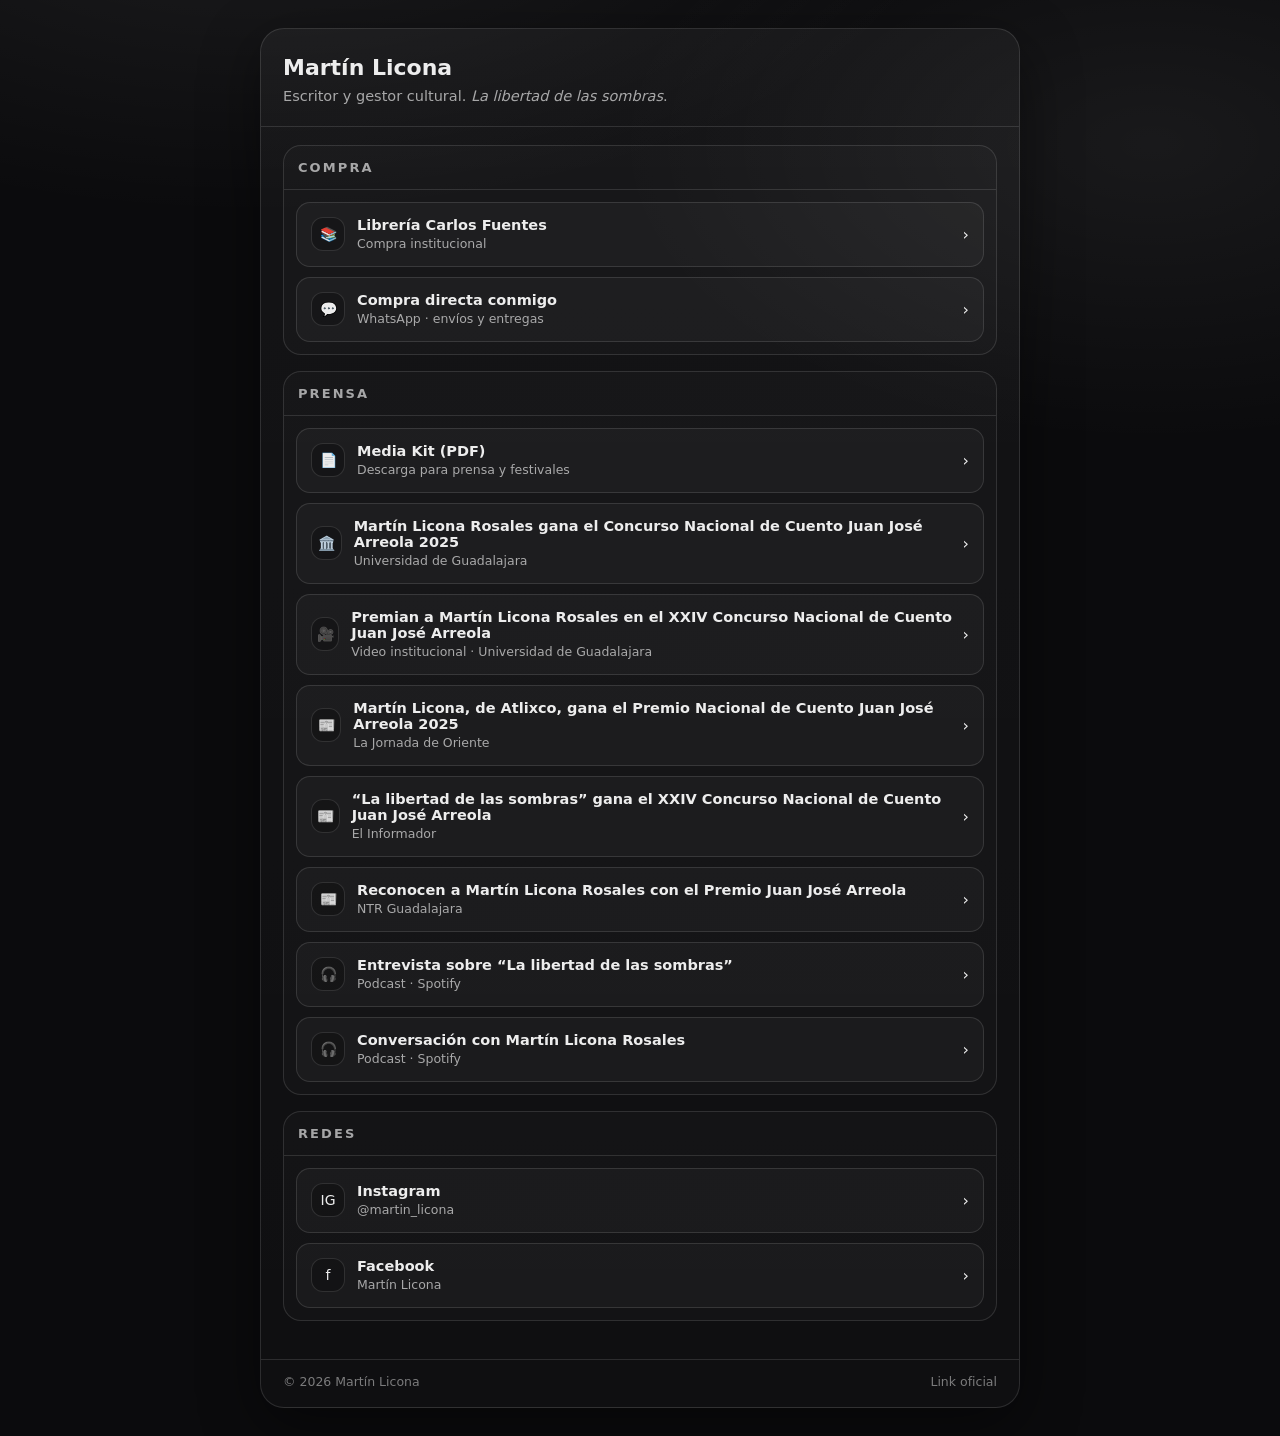
==== index.html @ 3aea5205 "Refactor 'Prensa' section in index.html Removed duplicate section for 'Prensa' and added a link to t" ====
<!doctype html>
<html lang="es">
<head>
  <meta charset="utf-8" />
  <meta name="viewport" content="width=device-width, initial-scale=1" />
  <title>Martín Licona — La libertad de las sombras</title>
  <meta name="description" content="Escritor y gestor cultural. Enlaces oficiales, redes y compra de libros." />

  <style>
    :root{
      --bg:#0b0b0d;
      --panel:rgba(255,255,255,.04);
      --panel2:rgba(255,255,255,.06);
      --text:rgba(255,255,255,.92);
      --muted:rgba(255,255,255,.62);
      --line:rgba(255,255,255,.12);
      --focus:rgba(255,255,255,.22);
      --radius:18px;
    }
    *{box-sizing:border-box}
    body{
      margin:0;
      font-family:system-ui,-apple-system,Segoe UI,Roboto,Helvetica,Arial;
      background:
        radial-gradient(1200px 600px at 20% -10%, rgba(255,255,255,.08), transparent 60%),
        radial-gradient(900px 500px at 90% 10%, rgba(255,255,255,.06), transparent 60%),
        var(--bg);
      color:var(--text);
    }
    a{color:inherit;text-decoration:none}
    .wrap{min-height:100vh;display:flex;align-items:center;justify-content:center;padding:28px 16px}
    .card{
      width:100%;max-width:760px;
      border:1px solid var(--line);
      background:linear-gradient(180deg,var(--panel),rgba(255,255,255,.02));
      border-radius:24px;
      box-shadow:0 18px 60px rgba(0,0,0,.45);
      overflow:hidden;
    }
    header{padding:26px 22px 18px;border-bottom:1px solid var(--line)}
    h1{margin:0 0 6px;font-size:22px;font-weight:650}
    .tagline{margin:0;color:var(--muted);font-size:14.5px;line-height:1.5}
    main{padding:18px 22px 22px}
    .section{border:1px solid var(--line);border-radius:18px;background:rgba(255,255,255,.02);margin-bottom:16px}
    .section h2{
      margin:0;padding:14px;
      font-size:13px;letter-spacing:.16em;
      text-transform:uppercase;color:var(--muted);
      border-bottom:1px solid var(--line);
    }
    .list{padding:12px;display:flex;flex-direction:column;gap:10px}
    .btn{
      display:flex;align-items:center;justify-content:space-between;
      padding:14px;border-radius:14px;
      border:1px solid var(--line);
      background:rgba(255,255,255,.03);
      transition:.15s;
    }
    .btn:hover{background:rgba(255,255,255,.06);border-color:var(--focus)}
    .left{display:flex;gap:12px;align-items:center}
    .icon{
      width:34px;height:34px;border-radius:12px;
      border:1px solid var(--line);
      display:grid;place-items:center;
      background:rgba(0,0,0,.25);
      font-size:14px;
    }
    .label strong{display:block;font-size:14.5px;font-weight:620}
    .label span{font-size:12.5px;color:var(--muted)}
    footer{
      padding:14px 22px 18px;
      border-top:1px solid var(--line);
      font-size:12.5px;color:rgba(255,255,255,.45);
      display:flex;justify-content:space-between;flex-wrap:wrap
    }
  </style>
</head>

<body>
<div class="wrap">
<div class="card">

<header>
  <h1>Martín Licona</h1>
  <p class="tagline">
    Escritor y gestor cultural. <em>La libertad de las sombras</em>.
  </p>
</header>

<main>

<!-- COMPRA -->
<section class="section">
  <h2>Compra</h2>
  <div class="list">

    <a class="btn" href="https://www.libreriacarlosfuentes.mx/es/producto/libertad-de-las-sombras-la" target="_blank">
      <div class="left">
        <div class="icon">📚</div>
        <div class="label">
          <strong>Librería Carlos Fuentes</strong>
          <span>Compra institucional</span>
        </div>
      </div>
      <div>›</div>
    </a>

    <a class="btn" href="https://wa.me/522441260797" target="_blank">
      <div class="left">
        <div class="icon">💬</div>
        <div class="label">
          <strong>Compra directa conmigo</strong>
          <span>WhatsApp · envíos y entregas</span>
        </div>
      </div>
      <div>›</div>
    </a>

  </div>
</section>
<!-- PRENSA -->
<section class="section">
  <h2>Prensa</h2>
  <div class="list">
    
<a class="btn" href="https://martinliconarosales-bit.github.io/martin_licona/MEDIA%20KIT%20MLR.pdf" target="_blank">
  <div class="left">
    <div class="icon">📄</div>
    <div class="label">
      <strong>Media Kit (PDF)</strong>
      <span>Descarga para prensa y festivales</span>
    </div>
  </div>
  <div>›</div>
</a>
    <!-- INSTITUCIONAL -->
    <a class="btn" href="https://www.udg.mx/es/noticia/martin-licona-rosales-gana-el-concurso-nacional-de-cuento-juan-jose-arreola-2025" target="_blank">
      <div class="left">
        <div class="icon">🏛️</div>
        <div class="label">
          <strong>Martín Licona Rosales gana el Concurso Nacional de Cuento Juan José Arreola 2025</strong>
          <span>Universidad de Guadalajara</span>
        </div>
      </div>
      <div>›</div>
    </a>

    <a class="btn" href="https://www.dailymotion.com/video/x9h0p2e" target="_blank">
      <div class="left">
        <div class="icon">🎥</div>
        <div class="label">
          <strong>Premian a Martín Licona Rosales en el XXIV Concurso Nacional de Cuento Juan José Arreola</strong>
          <span>Video institucional · Universidad de Guadalajara</span>
        </div>
      </div>
      <div>›</div>
    </a>
    <!-- PRENSA -->
    <a class="btn" href="https://www.lajornadadeoriente.com.mx/noticias/estado/martin-licona-atlixco-gana-premio-nacional-cuento-juan-jose-arreola-2025/" target="_blank">
      <div class="left">
        <div class="icon">📰</div>
        <div class="label">
          <strong>Martín Licona, de Atlixco, gana el Premio Nacional de Cuento Juan José Arreola 2025</strong>
          <span>La Jornada de Oriente</span>
        </div>
      </div>
      <div>›</div>
    </a>

    <a class="btn" href="https://www.informador.mx/cultura/La-libertad-de-las-sombras-gana-el-XXIV-Concurso-Nacional-de-Cuento-Juan-Jose-Arreola-2025-20251120-0057.html" target="_blank">
      <div class="left">
        <div class="icon">📰</div>
        <div class="label">
          <strong>“La libertad de las sombras” gana el XXIV Concurso Nacional de Cuento Juan José Arreola</strong>
          <span>El Informador</span>
        </div>
      </div>
      <div>›</div>
    </a>

    <a class="btn" href="https://web.ntrguadalajara.com/post.php?id_nota=233401" target="_blank">
      <div class="left">
        <div class="icon">📰</div>
        <div class="label">
          <strong>Reconocen a Martín Licona Rosales con el Premio Juan José Arreola</strong>
          <span>NTR Guadalajara</span>
        </div>
      </div>
      <div>›</div>
    </a>

    <!-- PODCASTS -->
    <a class="btn" href="https://open.spotify.com/episode/30kKUCFVSKB5nqKdL9Q4ra" target="_blank">
      <div class="left">
        <div class="icon">🎧</div>
        <div class="label">
          <strong>Entrevista sobre “La libertad de las sombras”</strong>
          <span>Podcast · Spotify</span>
        </div>
      </div>
      <div>›</div>
    </a>

    <a class="btn" href="https://open.spotify.com/episode/1DQSPHPHIvSrcWJTth6pAD" target="_blank">
      <div class="left">
        <div class="icon">🎧</div>
        <div class="label">
          <strong>Conversación con Martín Licona Rosales</strong>
          <span>Podcast · Spotify</span>
        </div>
      </div>
      <div>›</div>
    </a>

  </div>
</section>
<!-- REDES -->
<section class="section">
  <h2>Redes</h2>
  <div class="list">

    <a class="btn" href="https://www.instagram.com/martin_licona" target="_blank">
      <div class="left">
        <div class="icon">IG</div>
        <div class="label">
          <strong>Instagram</strong>
          <span>@martin_licona</span>
        </div>
      </div>
      <div>›</div>
    </a>

    <a class="btn" href="https://www.facebook.com/share/1DPTvfNekU/" target="_blank">
      <div class="left">
        <div class="icon">f</div>
        <div class="label">
          <strong>Facebook</strong>
          <span>Martín Licona</span>
        </div>
      </div>
      <div>›</div>
    </a>

  </div>
</section>

</main>

<footer>
  <div>© <span id="y"></span> Martín Licona</div>
  <div>Link oficial</div>
</footer>

</div>
</div>

<script>
  document.getElementById("y").textContent = new Date().getFullYear();
</script>
</body>
</html>
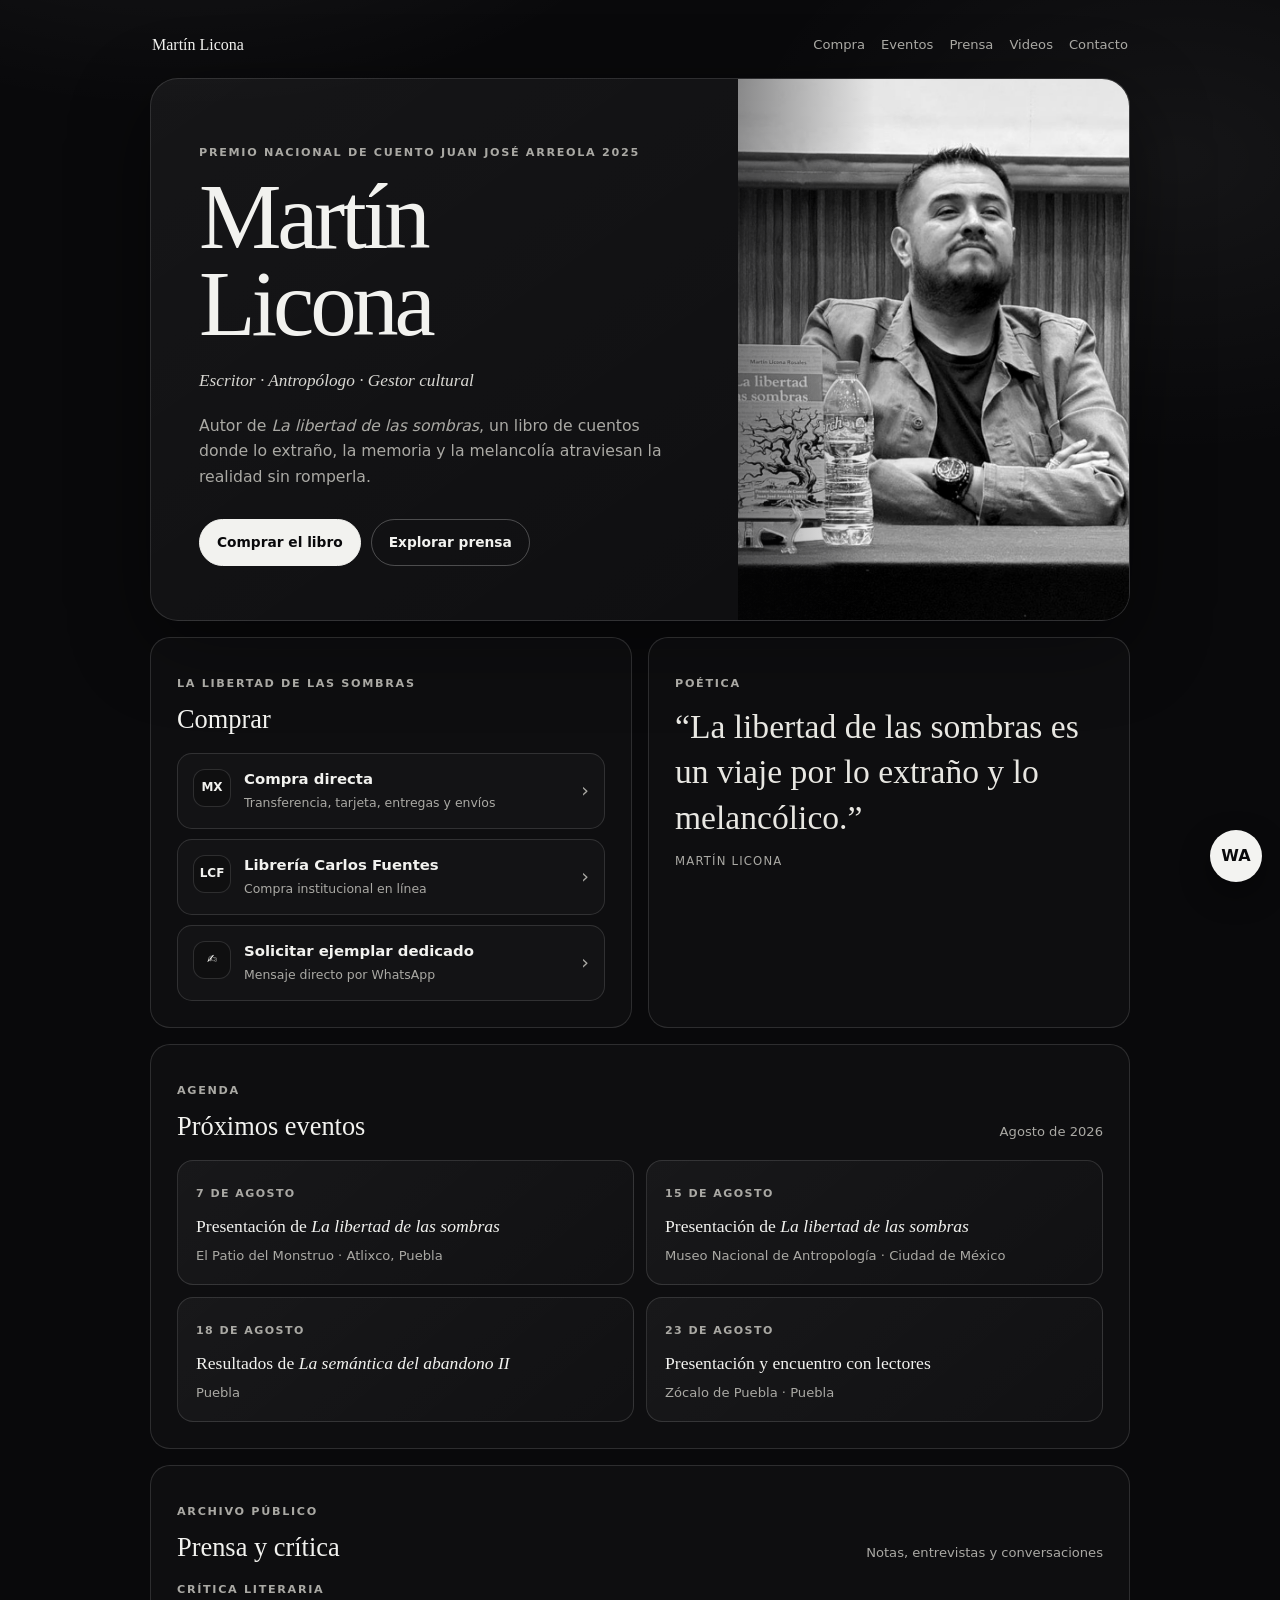
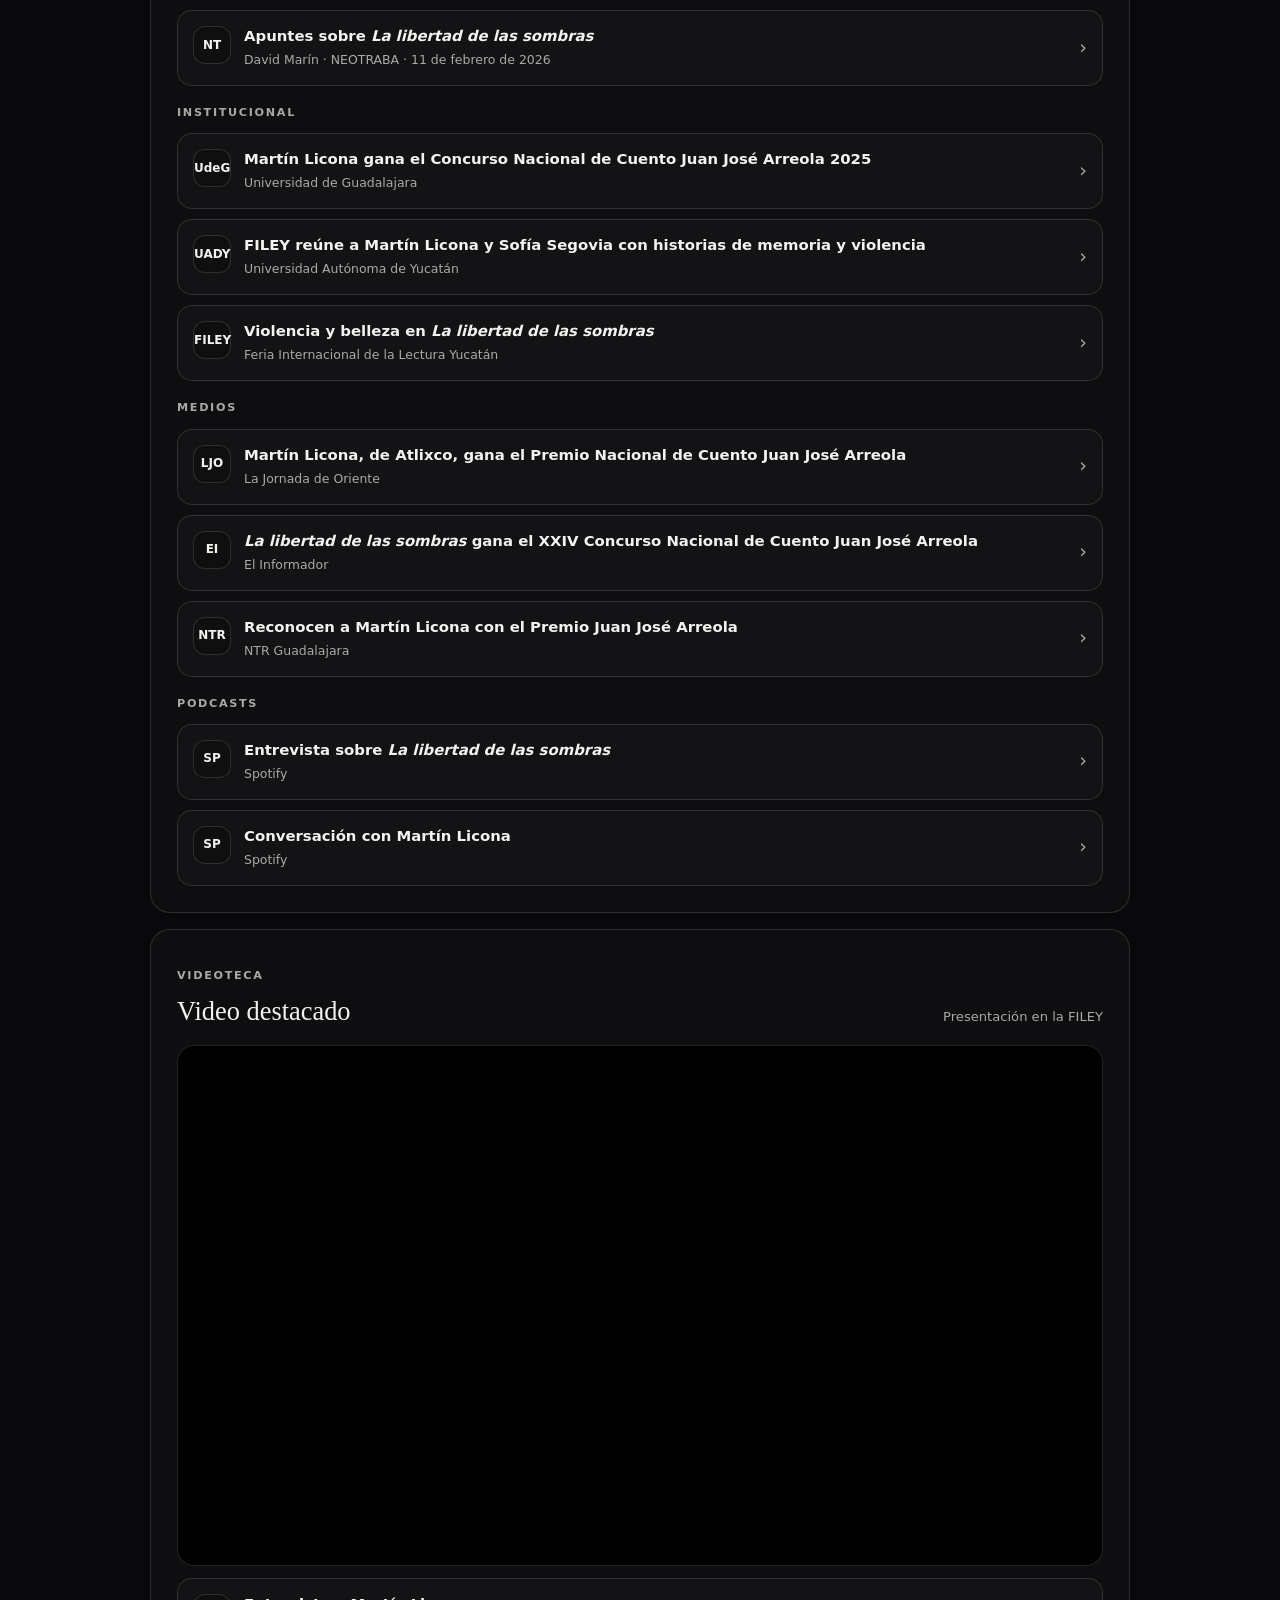
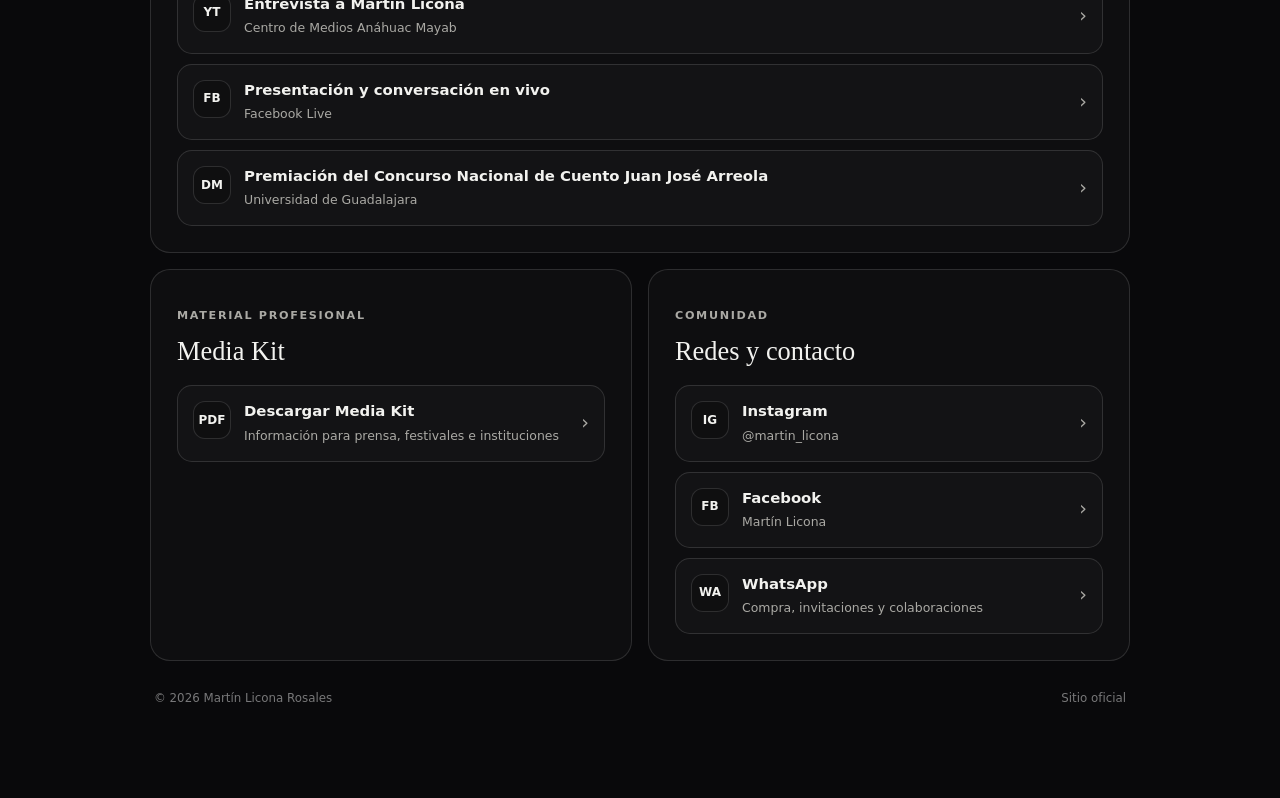
==== commit ec2348ff: "Add files via upload" ====
--- a/index.html
+++ b/index.html
@@ -1,261 +1,88 @@
 <!doctype html>
 <html lang="es">
 <head>
-  <meta charset="utf-8" />
-  <meta name="viewport" content="width=device-width, initial-scale=1" />
-  <title>Martín Licona — La libertad de las sombras</title>
-  <meta name="description" content="Escritor y gestor cultural. Enlaces oficiales, redes y compra de libros." />
+<meta charset="utf-8">
+<meta name="viewport" content="width=device-width, initial-scale=1">
+<title>Martín Licona | Escritor, antropólogo y gestor cultural</title>
+<meta name="description" content="Sitio oficial de Martín Licona Rosales, autor de La libertad de las sombras, Premio Nacional de Cuento Juan José Arreola 2025.">
+<meta name="theme-color" content="#09090b">
+<meta property="og:title" content="Martín Licona | La libertad de las sombras">
+<meta property="og:description" content="Escritor, antropólogo y gestor cultural. Premio Nacional de Cuento Juan José Arreola 2025.">
+<meta property="og:image" content="martin-licona-portada-v3.jpg">
+<style>
+:root{--bg:#09090b;--panel:#111114;--text:#f2f2ef;--muted:#aaa9a4;--line:rgba(255,255,255,.13);--line2:rgba(255,255,255,.25);--shadow:0 24px 80px rgba(0,0,0,.48);--max:980px}
+*{box-sizing:border-box}html{scroll-behavior:smooth}
+body{margin:0;background:radial-gradient(850px 500px at 14% -5%,rgba(255,255,255,.075),transparent 62%),radial-gradient(700px 470px at 92% 4%,rgba(255,255,255,.05),transparent 63%),var(--bg);color:var(--text);font-family:Inter,system-ui,-apple-system,"Segoe UI",sans-serif;line-height:1.6}
+a{color:inherit;text-decoration:none}img{max-width:100%;display:block}
+.shell{width:min(var(--max),calc(100% - 30px));margin:auto;padding:28px 0 90px}
+nav{display:flex;justify-content:space-between;align-items:center;padding:4px 2px 20px}.brand{font-family:Georgia,serif}.nav-links{display:flex;gap:16px;color:var(--muted);font-size:.82rem}.nav-links a:hover{color:var(--text)}
+.hero{display:grid;grid-template-columns:1.2fr .8fr;min-height:540px;overflow:hidden;border:1px solid var(--line);border-radius:28px;background:linear-gradient(145deg,rgba(255,255,255,.055),rgba(255,255,255,.018));box-shadow:var(--shadow)}
+.hero-copy{display:flex;flex-direction:column;justify-content:center;padding:54px 48px}.eyebrow,.kicker,.group-title{color:var(--muted);font-size:.7rem;font-weight:800;letter-spacing:.15em;text-transform:uppercase}
+h1{margin:0;font:400 clamp(3rem,8vw,5.8rem)/.94 Georgia,serif;letter-spacing:-.045em}.roles{margin:24px 0 0;font:italic 1.08rem Georgia,serif;color:#d8d7d2}.bio{max-width:610px;margin:22px 0 0;color:var(--muted);font-size:.98rem}
+.actions{display:flex;gap:10px;flex-wrap:wrap;margin-top:30px}.button{display:inline-flex;align-items:center;justify-content:center;min-height:47px;padding:11px 17px;border:1px solid var(--text);border-radius:999px;background:var(--text);color:#09090b;font-size:.86rem;font-weight:750}.button.secondary{background:transparent;color:var(--text);border-color:var(--line2)}
+.hero-photo{position:relative;min-height:400px;background:#151515}.hero-photo img{width:100%;height:100%;object-fit:cover;object-position:center 39%;filter:grayscale(100%)}.hero-photo:after{content:"";position:absolute;inset:0;background:linear-gradient(90deg,rgba(9,9,11,.42),transparent 35%)}
+.grid{display:grid;grid-template-columns:repeat(12,1fr);gap:16px;margin-top:16px}.section{grid-column:span 12;padding:26px;border:1px solid var(--line);border-radius:20px;background:rgba(255,255,255,.024)}.half{grid-column:span 6}
+.section-head{display:flex;justify-content:space-between;align-items:flex-end;gap:18px;margin-bottom:18px}.section h2{margin:0;font:400 1.65rem Georgia,serif}.note{margin:0;color:var(--muted);font-size:.82rem;text-align:right}
+.list{display:flex;flex-direction:column;gap:10px}.card{display:flex;align-items:center;justify-content:space-between;gap:18px;padding:15px;border:1px solid var(--line);border-radius:15px;background:rgba(255,255,255,.022);transition:.18s}.card:hover{transform:translateY(-2px);border-color:var(--line2);background:rgba(255,255,255,.05)}
+.main{display:flex;align-items:flex-start;gap:13px}.icon{flex:0 0 38px;display:grid;place-items:center;width:38px;height:38px;border:1px solid var(--line);border-radius:12px;font-size:.75rem;font-weight:800;background:rgba(0,0,0,.2)}
+.label strong{display:block;font-size:.93rem;line-height:1.35}.label span{display:block;margin-top:4px;color:var(--muted);font-size:.78rem}.arrow{color:var(--muted);font-size:1.2rem}
+.events{display:grid;grid-template-columns:repeat(2,1fr);gap:12px}.event{padding:18px;border:1px solid var(--line);border-radius:16px;background:linear-gradient(140deg,rgba(255,255,255,.045),rgba(255,255,255,.015))}.event h3{margin:0;font:400 1.1rem Georgia,serif}.event p{margin:8px 0 0;color:var(--muted);font-size:.82rem}.date{display:inline-block;margin-bottom:13px;color:var(--muted);font-size:.69rem;font-weight:800;letter-spacing:.13em;text-transform:uppercase}
+.video{position:relative;aspect-ratio:16/9;overflow:hidden;border:1px solid var(--line);border-radius:17px;background:#000}.video iframe{position:absolute;inset:0;width:100%;height:100%;border:0}
+.quote{margin:0;font:400 clamp(1.3rem,3vw,2.1rem)/1.35 Georgia,serif;color:#e8e7e2}.quote small{display:block;margin-top:14px;color:var(--muted);font:normal .73rem Inter,system-ui;text-transform:uppercase;letter-spacing:.1em}
+footer{display:flex;justify-content:space-between;gap:18px;padding:28px 4px 0;color:rgba(255,255,255,.45);font-size:.74rem}.wa{position:fixed;right:18px;bottom:18px;width:52px;height:52px;display:grid;place-items:center;border-radius:50%;background:#f3f3f1;color:#09090b;font-weight:900;box-shadow:0 12px 30px rgba(0,0,0,.4)}
+@media(max-width:760px){.nav-links{display:none}.hero{grid-template-columns:1fr}.hero-photo{order:-1;min-height:390px}.hero-copy{padding:34px 24px 38px}.half{grid-column:span 12}.events{grid-template-columns:1fr}.section{padding:21px 18px}.section-head{align-items:flex-start;flex-direction:column}.note{text-align:left}.shell{width:min(100% - 22px,var(--max));padding-top:14px}}
+</style>
+</head>
+<body>
+<div class="shell">
+<nav><a class="brand" href="#inicio">Martín Licona</a><div class="nav-links"><a href="#compra">Compra</a><a href="#eventos">Eventos</a><a href="#prensa">Prensa</a><a href="#videos">Videos</a><a href="#contacto">Contacto</a></div></nav>
+<header class="hero" id="inicio"><div class="hero-copy"><p class="eyebrow">Premio Nacional de Cuento Juan José Arreola 2025</p><h1>Martín<br>Licona</h1><p class="roles">Escritor · Antropólogo · Gestor cultural</p><p class="bio">Autor de <em>La libertad de las sombras</em>, un libro de cuentos donde lo extraño, la memoria y la melancolía atraviesan la realidad sin romperla.</p><div class="actions"><a class="button" href="pago.html">Comprar el libro</a><a class="button secondary" href="#prensa">Explorar prensa</a></div></div><div class="hero-photo"><img src="martin-licona-portada-v3.jpg" alt="Martín Licona durante una presentación de La libertad de las sombras"></div></header>
+<main class="grid">
 
-  <style>
-    :root{
-      --bg:#0b0b0d;
-      --panel:rgba(255,255,255,.04);
-      --panel2:rgba(255,255,255,.06);
-      --text:rgba(255,255,255,.92);
-      --muted:rgba(255,255,255,.62);
-      --line:rgba(255,255,255,.12);
-      --focus:rgba(255,255,255,.22);
-      --radius:18px;
-    }
-    *{box-sizing:border-box}
-    body{
-      margin:0;
-      font-family:system-ui,-apple-system,Segoe UI,Roboto,Helvetica,Arial;
-      background:
-        radial-gradient(1200px 600px at 20% -10%, rgba(255,255,255,.08), transparent 60%),
-        radial-gradient(900px 500px at 90% 10%, rgba(255,255,255,.06), transparent 60%),
-        var(--bg);
-      color:var(--text);
-    }
-    a{color:inherit;text-decoration:none}
-    .wrap{min-height:100vh;display:flex;align-items:center;justify-content:center;padding:28px 16px}
-    .card{
-      width:100%;max-width:760px;
-      border:1px solid var(--line);
-      background:linear-gradient(180deg,var(--panel),rgba(255,255,255,.02));
-      border-radius:24px;
-      box-shadow:0 18px 60px rgba(0,0,0,.45);
-      overflow:hidden;
-    }
-    header{padding:26px 22px 18px;border-bottom:1px solid var(--line)}
-    h1{margin:0 0 6px;font-size:22px;font-weight:650}
-    .tagline{margin:0;color:var(--muted);font-size:14.5px;line-height:1.5}
-    main{padding:18px 22px 22px}
-    .section{border:1px solid var(--line);border-radius:18px;background:rgba(255,255,255,.02);margin-bottom:16px}
-    .section h2{
-      margin:0;padding:14px;
-      font-size:13px;letter-spacing:.16em;
-      text-transform:uppercase;color:var(--muted);
-      border-bottom:1px solid var(--line);
-    }
-    .list{padding:12px;display:flex;flex-direction:column;gap:10px}
-    .btn{
-      display:flex;align-items:center;justify-content:space-between;
-      padding:14px;border-radius:14px;
-      border:1px solid var(--line);
-      background:rgba(255,255,255,.03);
-      transition:.15s;
-    }
-    .btn:hover{background:rgba(255,255,255,.06);border-color:var(--focus)}
-    .left{display:flex;gap:12px;align-items:center}
-    .icon{
-      width:34px;height:34px;border-radius:12px;
-      border:1px solid var(--line);
-      display:grid;place-items:center;
-      background:rgba(0,0,0,.25);
-      font-size:14px;
-    }
-    .label strong{display:block;font-size:14.5px;font-weight:620}
-    .label span{font-size:12.5px;color:var(--muted)}
-    footer{
-      padding:14px 22px 18px;
-      border-top:1px solid var(--line);
-      font-size:12.5px;color:rgba(255,255,255,.45);
-      display:flex;justify-content:space-between;flex-wrap:wrap
-    }
-  </style>
-</head>
+<section class="section half" id="compra"><div class="section-head"><div><p class="kicker">La libertad de las sombras</p><h2>Comprar</h2></div></div><div class="list">
+<a class="card" href="pago.html"><div class="main"><div class="icon">MX</div><div class="label"><strong>Compra directa</strong><span>Transferencia, tarjeta, entregas y envíos</span></div></div><div class="arrow">›</div></a>
+<a class="card" href="https://www.libreriacarlosfuentes.mx/es/producto/libertad-de-las-sombras-la" target="_blank"><div class="main"><div class="icon">LCF</div><div class="label"><strong>Librería Carlos Fuentes</strong><span>Compra institucional en línea</span></div></div><div class="arrow">›</div></a>
+<a class="card" href="https://wa.me/522224740583?text=Hola%2C%20Mart%C3%ADn.%20Quiero%20comprar%20un%20ejemplar%20dedicado%20de%20La%20libertad%20de%20las%20sombras." target="_blank"><div class="main"><div class="icon">✍</div><div class="label"><strong>Solicitar ejemplar dedicado</strong><span>Mensaje directo por WhatsApp</span></div></div><div class="arrow">›</div></a>
+</div></section>
 
-<body>
-<div class="wrap">
-<div class="card">
+<section class="section half"><p class="kicker">Poética</p><blockquote class="quote">“La libertad de las sombras es un viaje por lo extraño y lo melancólico.”<small>Martín Licona</small></blockquote></section>
 
-<header>
-  <h1>Martín Licona</h1>
-  <p class="tagline">
-    Escritor y gestor cultural. <em>La libertad de las sombras</em>.
-  </p>
-</header>
+<section class="section" id="eventos"><div class="section-head"><div><p class="kicker">Agenda</p><h2>Próximos eventos</h2></div><p class="note">Agosto de 2026</p></div><div class="events">
+<article class="event"><span class="date">7 de agosto</span><h3>Presentación de <em>La libertad de las sombras</em></h3><p>El Patio del Monstruo · Atlixco, Puebla</p></article>
+<article class="event"><span class="date">15 de agosto</span><h3>Presentación de <em>La libertad de las sombras</em></h3><p>Museo Nacional de Antropología · Ciudad de México</p></article>
+<article class="event"><span class="date">18 de agosto</span><h3>Resultados de <em>La semántica del abandono II</em></h3><p>Puebla</p></article>
+<article class="event"><span class="date">23 de agosto</span><h3>Presentación y encuentro con lectores</h3><p>Zócalo de Puebla · Puebla</p></article>
+</div></section>
 
-<main>
+<section class="section" id="prensa"><div class="section-head"><div><p class="kicker">Archivo público</p><h2>Prensa y crítica</h2></div><p class="note">Notas, entrevistas y conversaciones</p></div>
+<p class="group-title">Crítica literaria</p><div class="list">
+<a class="card" href="https://neotraba.com/apuntes-sobre-la-libertad-de-las-sombras-martin-licona/" target="_blank"><div class="main"><div class="icon">NT</div><div class="label"><strong>Apuntes sobre <em>La libertad de las sombras</em></strong><span>David Marín · NEOTRABA · 11 de febrero de 2026</span></div></div><div class="arrow">›</div></a></div>
+<p class="group-title" style="margin-top:18px">Institucional</p><div class="list">
+<a class="card" href="https://www.udg.mx/es/noticia/martin-licona-rosales-gana-el-concurso-nacional-de-cuento-juan-jose-arreola-2025" target="_blank"><div class="main"><div class="icon">UdeG</div><div class="label"><strong>Martín Licona gana el Concurso Nacional de Cuento Juan José Arreola 2025</strong><span>Universidad de Guadalajara</span></div></div><div class="arrow">›</div></a>
+<a class="card" href="https://uady.mx/noticias/url/filey-reune-martin-licona-sofia-segovia" target="_blank"><div class="main"><div class="icon">UADY</div><div class="label"><strong>FILEY reúne a Martín Licona y Sofía Segovia con historias de memoria y violencia</strong><span>Universidad Autónoma de Yucatán</span></div></div><div class="arrow">›</div></a>
+<a class="card" href="https://filey.org/blog/prensa/violencia-y-belleza-en-la-libertad-de-las-sombras/" target="_blank"><div class="main"><div class="icon">FILEY</div><div class="label"><strong>Violencia y belleza en <em>La libertad de las sombras</em></strong><span>Feria Internacional de la Lectura Yucatán</span></div></div><div class="arrow">›</div></a></div>
+<p class="group-title" style="margin-top:18px">Medios</p><div class="list">
+<a class="card" href="https://www.lajornadadeoriente.com.mx/noticias/estado/martin-licona-atlixco-gana-premio-nacional-cuento-juan-jose-arreola-2025/" target="_blank"><div class="main"><div class="icon">LJO</div><div class="label"><strong>Martín Licona, de Atlixco, gana el Premio Nacional de Cuento Juan José Arreola</strong><span>La Jornada de Oriente</span></div></div><div class="arrow">›</div></a>
+<a class="card" href="https://www.informador.mx/cultura/La-libertad-de-las-sombras-gana-el-XXIV-Concurso-Nacional-de-Cuento-Juan-Jose-Arreola-2025-20251120-0057.html" target="_blank"><div class="main"><div class="icon">EI</div><div class="label"><strong><em>La libertad de las sombras</em> gana el XXIV Concurso Nacional de Cuento Juan José Arreola</strong><span>El Informador</span></div></div><div class="arrow">›</div></a>
+<a class="card" href="https://web.ntrguadalajara.com/post.php?id_nota=233401" target="_blank"><div class="main"><div class="icon">NTR</div><div class="label"><strong>Reconocen a Martín Licona con el Premio Juan José Arreola</strong><span>NTR Guadalajara</span></div></div><div class="arrow">›</div></a></div>
+<p class="group-title" style="margin-top:18px">Podcasts</p><div class="list">
+<a class="card" href="https://open.spotify.com/episode/30kKUCFVSKB5nqKdL9Q4ra" target="_blank"><div class="main"><div class="icon">SP</div><div class="label"><strong>Entrevista sobre <em>La libertad de las sombras</em></strong><span>Spotify</span></div></div><div class="arrow">›</div></a>
+<a class="card" href="https://open.spotify.com/episode/1DQSPHPHIvSrcWJTth6pAD" target="_blank"><div class="main"><div class="icon">SP</div><div class="label"><strong>Conversación con Martín Licona</strong><span>Spotify</span></div></div><div class="arrow">›</div></a></div></section>
 
-<!-- COMPRA -->
-<section class="section">
-  <h2>Compra</h2>
-  <div class="list">
+<section class="section" id="videos"><div class="section-head"><div><p class="kicker">Videoteca</p><h2>Video destacado</h2></div><p class="note">Presentación en la FILEY</p></div><div class="video"><iframe src="https://www.youtube-nocookie.com/embed/K5e3qRDDuYQ" title="Presentación de La libertad de las sombras en la FILEY" loading="lazy" allowfullscreen></iframe></div><div class="list" style="margin-top:12px">
+<a class="card" href="https://youtu.be/drm-K2Q61ug" target="_blank"><div class="main"><div class="icon">YT</div><div class="label"><strong>Entrevista a Martín Licona</strong><span>Centro de Medios Anáhuac Mayab</span></div></div><div class="arrow">›</div></a>
+<a class="card" href="https://www.facebook.com/share/v/1C8aacUAZB/" target="_blank"><div class="main"><div class="icon">FB</div><div class="label"><strong>Presentación y conversación en vivo</strong><span>Facebook Live</span></div></div><div class="arrow">›</div></a>
+<a class="card" href="https://www.dailymotion.com/video/x9h0p2e" target="_blank"><div class="main"><div class="icon">DM</div><div class="label"><strong>Premiación del Concurso Nacional de Cuento Juan José Arreola</strong><span>Universidad de Guadalajara</span></div></div><div class="arrow">›</div></a></div></section>
 
-    <a class="btn" href="https://www.libreriacarlosfuentes.mx/es/producto/libertad-de-las-sombras-la" target="_blank">
-      <div class="left">
-        <div class="icon">📚</div>
-        <div class="label">
-          <strong>Librería Carlos Fuentes</strong>
-          <span>Compra institucional</span>
-        </div>
-      </div>
-      <div>›</div>
-    </a>
-
-    <a class="btn" href="https://wa.me/522441260797" target="_blank">
-      <div class="left">
-        <div class="icon">💬</div>
-        <div class="label">
-          <strong>Compra directa conmigo</strong>
-          <span>WhatsApp · envíos y entregas</span>
-        </div>
-      </div>
-      <div>›</div>
-    </a>
-
-  </div>
-</section>
-<!-- PRENSA -->
-<section class="section">
-  <h2>Prensa</h2>
-  <div class="list">
-    
-<a class="btn" href="https://martinliconarosales-bit.github.io/martin_licona/MEDIA%20KIT%20MLR.pdf" target="_blank">
-  <div class="left">
-    <div class="icon">📄</div>
-    <div class="label">
-      <strong>Media Kit (PDF)</strong>
-      <span>Descarga para prensa y festivales</span>
-    </div>
-  </div>
-  <div>›</div>
-</a>
-    <!-- INSTITUCIONAL -->
-    <a class="btn" href="https://www.udg.mx/es/noticia/martin-licona-rosales-gana-el-concurso-nacional-de-cuento-juan-jose-arreola-2025" target="_blank">
-      <div class="left">
-        <div class="icon">🏛️</div>
-        <div class="label">
-          <strong>Martín Licona Rosales gana el Concurso Nacional de Cuento Juan José Arreola 2025</strong>
-          <span>Universidad de Guadalajara</span>
-        </div>
-      </div>
-      <div>›</div>
-    </a>
-
-    <a class="btn" href="https://www.dailymotion.com/video/x9h0p2e" target="_blank">
-      <div class="left">
-        <div class="icon">🎥</div>
-        <div class="label">
-          <strong>Premian a Martín Licona Rosales en el XXIV Concurso Nacional de Cuento Juan José Arreola</strong>
-          <span>Video institucional · Universidad de Guadalajara</span>
-        </div>
-      </div>
-      <div>›</div>
-    </a>
-    <!-- PRENSA -->
-    <a class="btn" href="https://www.lajornadadeoriente.com.mx/noticias/estado/martin-licona-atlixco-gana-premio-nacional-cuento-juan-jose-arreola-2025/" target="_blank">
-      <div class="left">
-        <div class="icon">📰</div>
-        <div class="label">
-          <strong>Martín Licona, de Atlixco, gana el Premio Nacional de Cuento Juan José Arreola 2025</strong>
-          <span>La Jornada de Oriente</span>
-        </div>
-      </div>
-      <div>›</div>
-    </a>
-
-    <a class="btn" href="https://www.informador.mx/cultura/La-libertad-de-las-sombras-gana-el-XXIV-Concurso-Nacional-de-Cuento-Juan-Jose-Arreola-2025-20251120-0057.html" target="_blank">
-      <div class="left">
-        <div class="icon">📰</div>
-        <div class="label">
-          <strong>“La libertad de las sombras” gana el XXIV Concurso Nacional de Cuento Juan José Arreola</strong>
-          <span>El Informador</span>
-        </div>
-      </div>
-      <div>›</div>
-    </a>
-
-    <a class="btn" href="https://web.ntrguadalajara.com/post.php?id_nota=233401" target="_blank">
-      <div class="left">
-        <div class="icon">📰</div>
-        <div class="label">
-          <strong>Reconocen a Martín Licona Rosales con el Premio Juan José Arreola</strong>
-          <span>NTR Guadalajara</span>
-        </div>
-      </div>
-      <div>›</div>
-    </a>
-
-    <!-- PODCASTS -->
-    <a class="btn" href="https://open.spotify.com/episode/30kKUCFVSKB5nqKdL9Q4ra" target="_blank">
-      <div class="left">
-        <div class="icon">🎧</div>
-        <div class="label">
-          <strong>Entrevista sobre “La libertad de las sombras”</strong>
-          <span>Podcast · Spotify</span>
-        </div>
-      </div>
-      <div>›</div>
-    </a>
-
-    <a class="btn" href="https://open.spotify.com/episode/1DQSPHPHIvSrcWJTth6pAD" target="_blank">
-      <div class="left">
-        <div class="icon">🎧</div>
-        <div class="label">
-          <strong>Conversación con Martín Licona Rosales</strong>
-          <span>Podcast · Spotify</span>
-        </div>
-      </div>
-      <div>›</div>
-    </a>
-
-  </div>
-</section>
-<!-- REDES -->
-<section class="section">
-  <h2>Redes</h2>
-  <div class="list">
-
-    <a class="btn" href="https://www.instagram.com/martin_licona" target="_blank">
-      <div class="left">
-        <div class="icon">IG</div>
-        <div class="label">
-          <strong>Instagram</strong>
-          <span>@martin_licona</span>
-        </div>
-      </div>
-      <div>›</div>
-    </a>
-
-    <a class="btn" href="https://www.facebook.com/share/1DPTvfNekU/" target="_blank">
-      <div class="left">
-        <div class="icon">f</div>
-        <div class="label">
-          <strong>Facebook</strong>
-          <span>Martín Licona</span>
-        </div>
-      </div>
-      <div>›</div>
-    </a>
-
-  </div>
-</section>
-
+<section class="section half"><div class="section-head"><div><p class="kicker">Material profesional</p><h2>Media Kit</h2></div></div><div class="list"><a class="card" href="MEDIA%20KIT%20MLR.pdf" target="_blank"><div class="main"><div class="icon">PDF</div><div class="label"><strong>Descargar Media Kit</strong><span>Información para prensa, festivales e instituciones</span></div></div><div class="arrow">›</div></a></div></section>
+<section class="section half" id="contacto"><div class="section-head"><div><p class="kicker">Comunidad</p><h2>Redes y contacto</h2></div></div><div class="list">
+<a class="card" href="https://www.instagram.com/martin_licona" target="_blank"><div class="main"><div class="icon">IG</div><div class="label"><strong>Instagram</strong><span>@martin_licona</span></div></div><div class="arrow">›</div></a>
+<a class="card" href="https://www.facebook.com/share/1DPTvfNekU/" target="_blank"><div class="main"><div class="icon">FB</div><div class="label"><strong>Facebook</strong><span>Martín Licona</span></div></div><div class="arrow">›</div></a>
+<a class="card" href="https://wa.me/522224740583?text=Hola%2C%20Mart%C3%ADn.%20Quiero%20ponerme%20en%20contacto%20contigo." target="_blank"><div class="main"><div class="icon">WA</div><div class="label"><strong>WhatsApp</strong><span>Compra, invitaciones y colaboraciones</span></div></div><div class="arrow">›</div></a></div></section>
 </main>
-
-<footer>
-  <div>© <span id="y"></span> Martín Licona</div>
-  <div>Link oficial</div>
-</footer>
-
+<footer><div>© <span id="year"></span> Martín Licona Rosales</div><div>Sitio oficial</div></footer>
 </div>
-</div>
-
-<script>
-  document.getElementById("y").textContent = new Date().getFullYear();
-</script>
+<a class="wa" href="https://wa.me/522224740583?text=Hola%2C%20Mart%C3%ADn.%20Quiero%20ponerme%20en%20contacto%20contigo." target="_blank" aria-label="WhatsApp">WA</a>
+<script>document.getElementById("year").textContent=new Date().getFullYear()</script>
 </body>
-</html>
+</html>
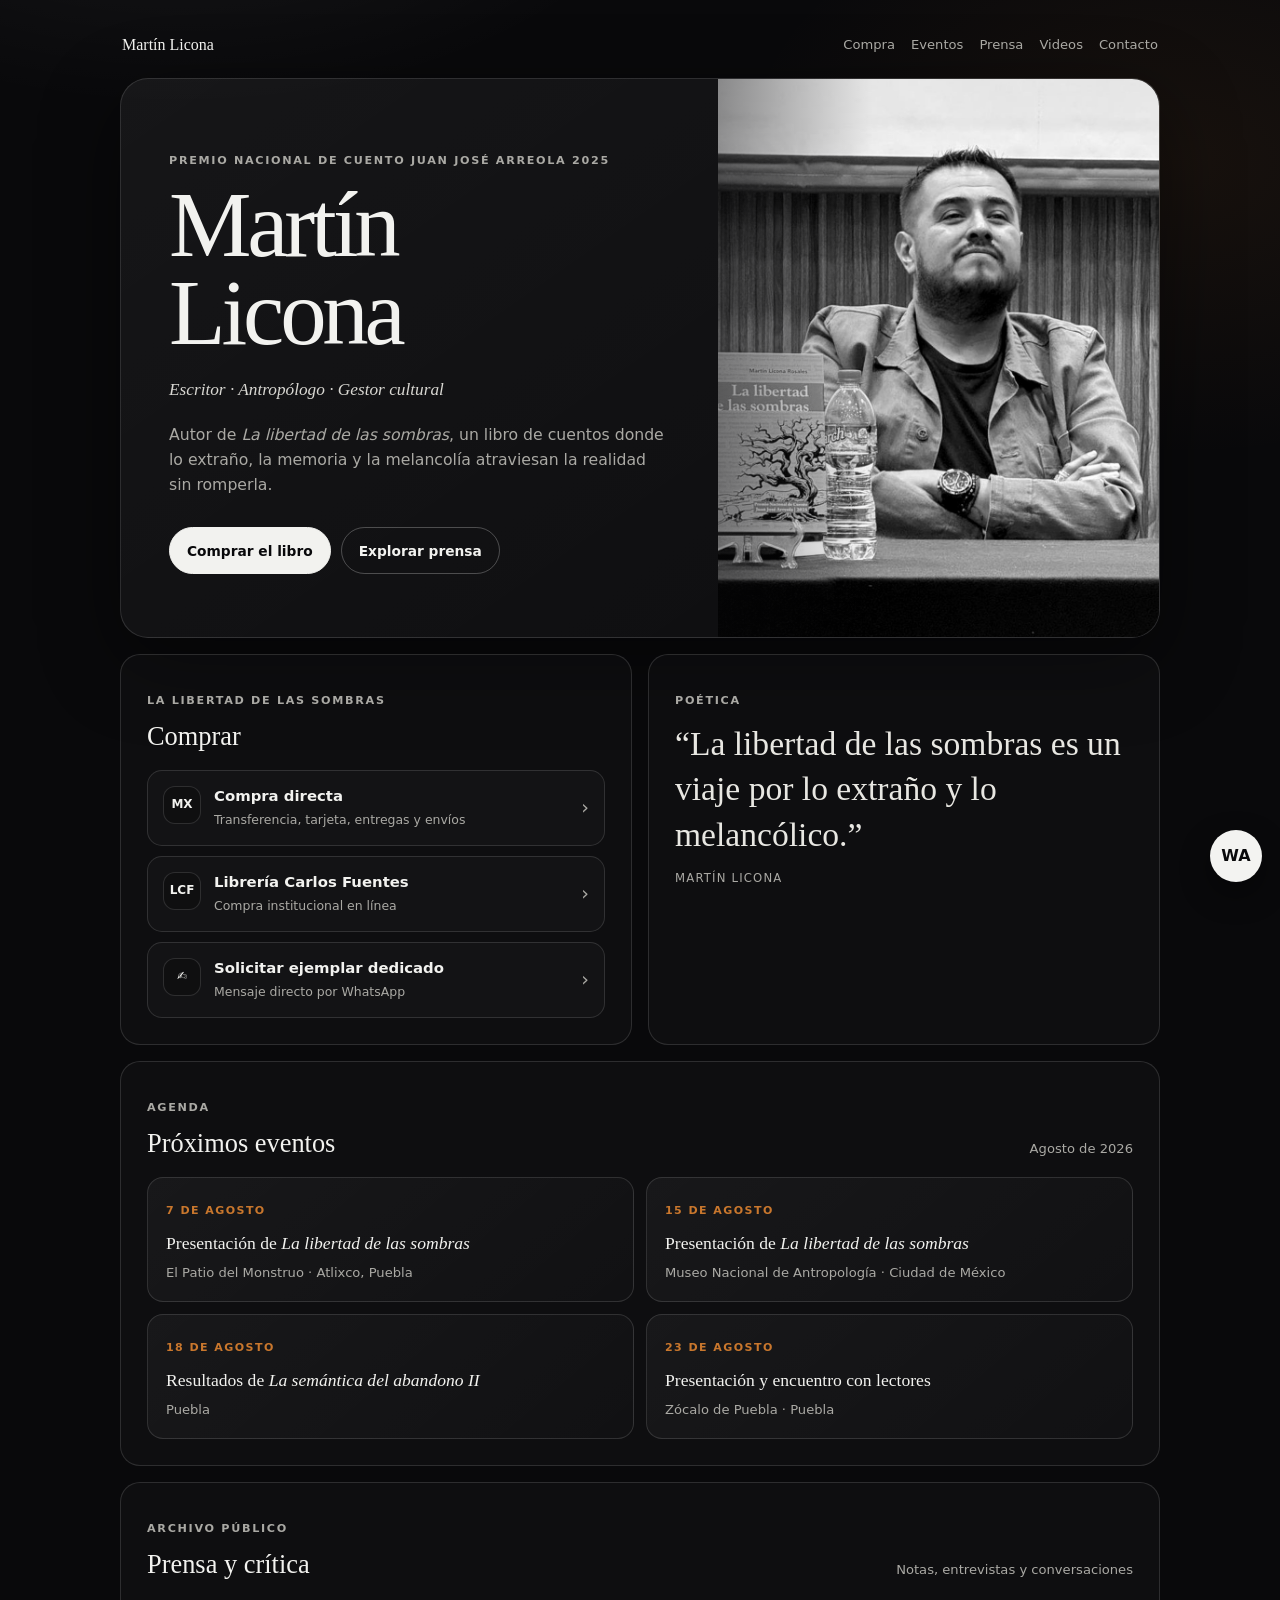
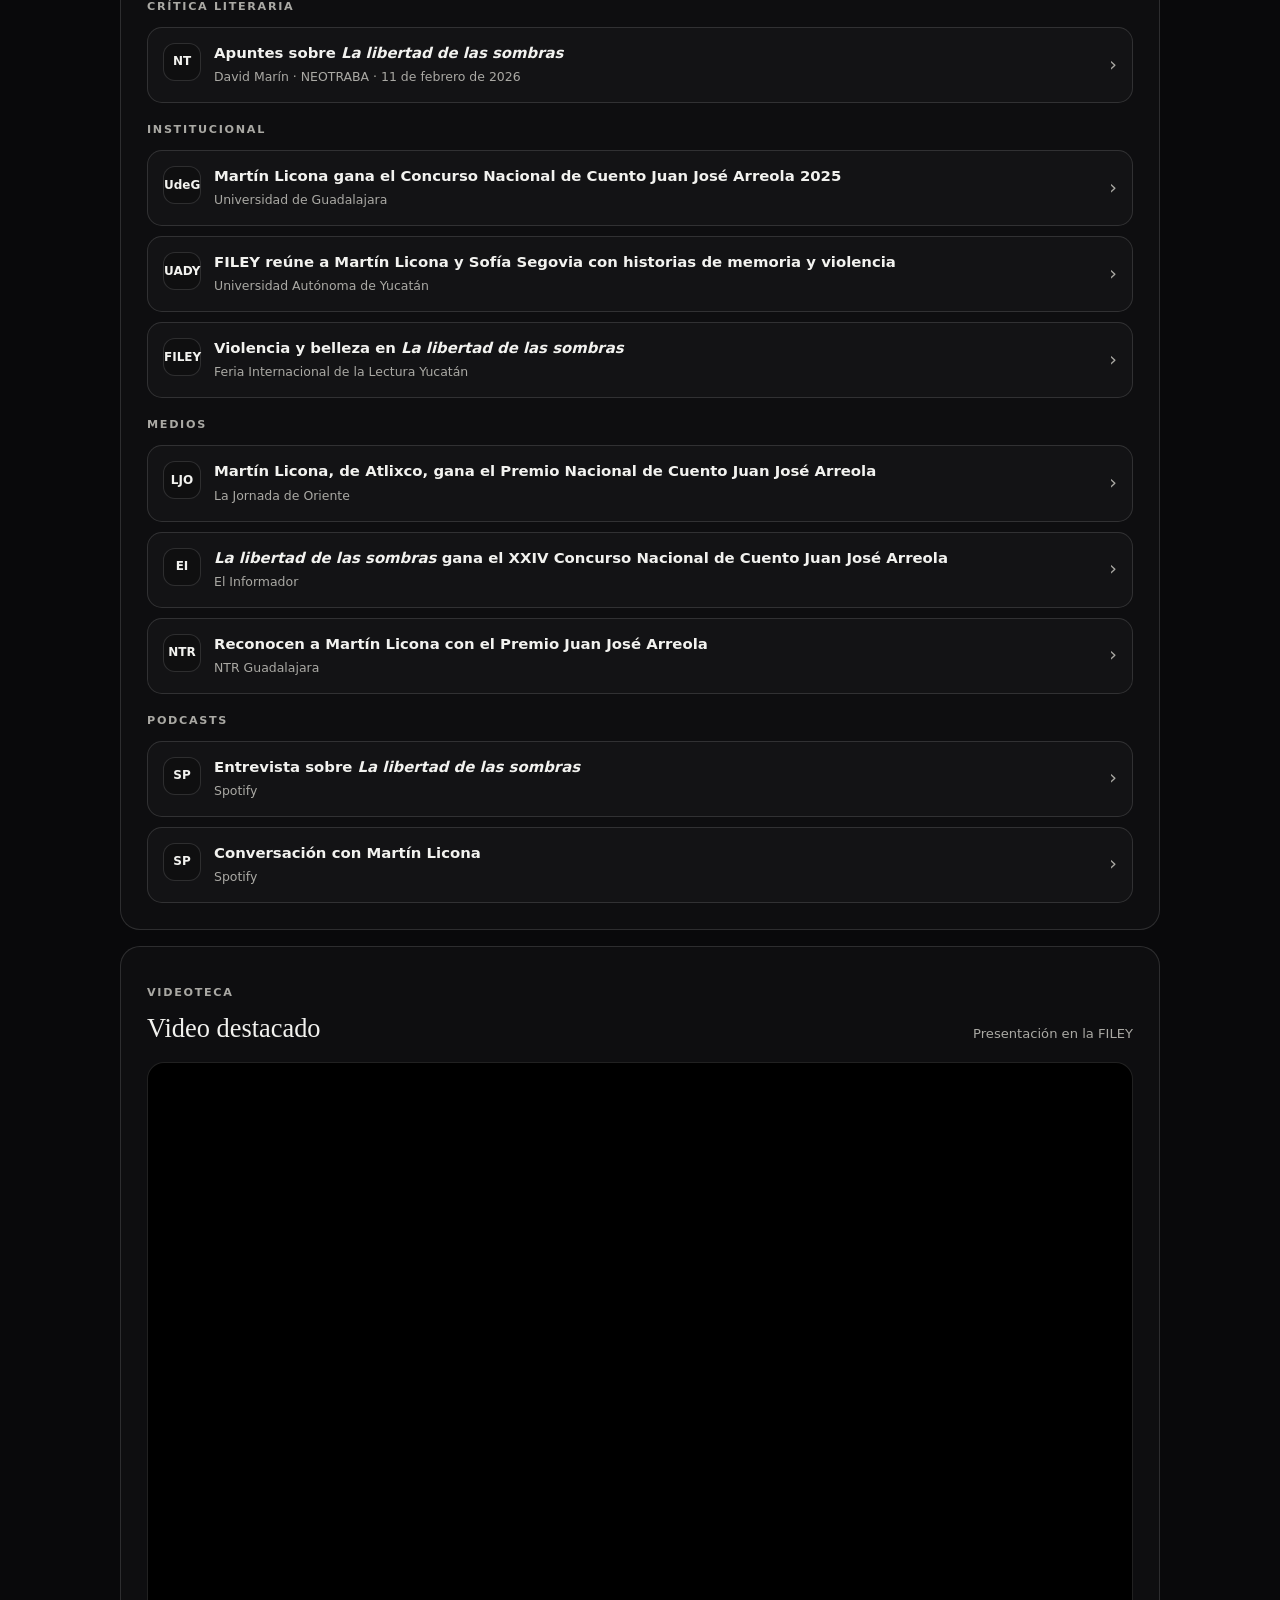
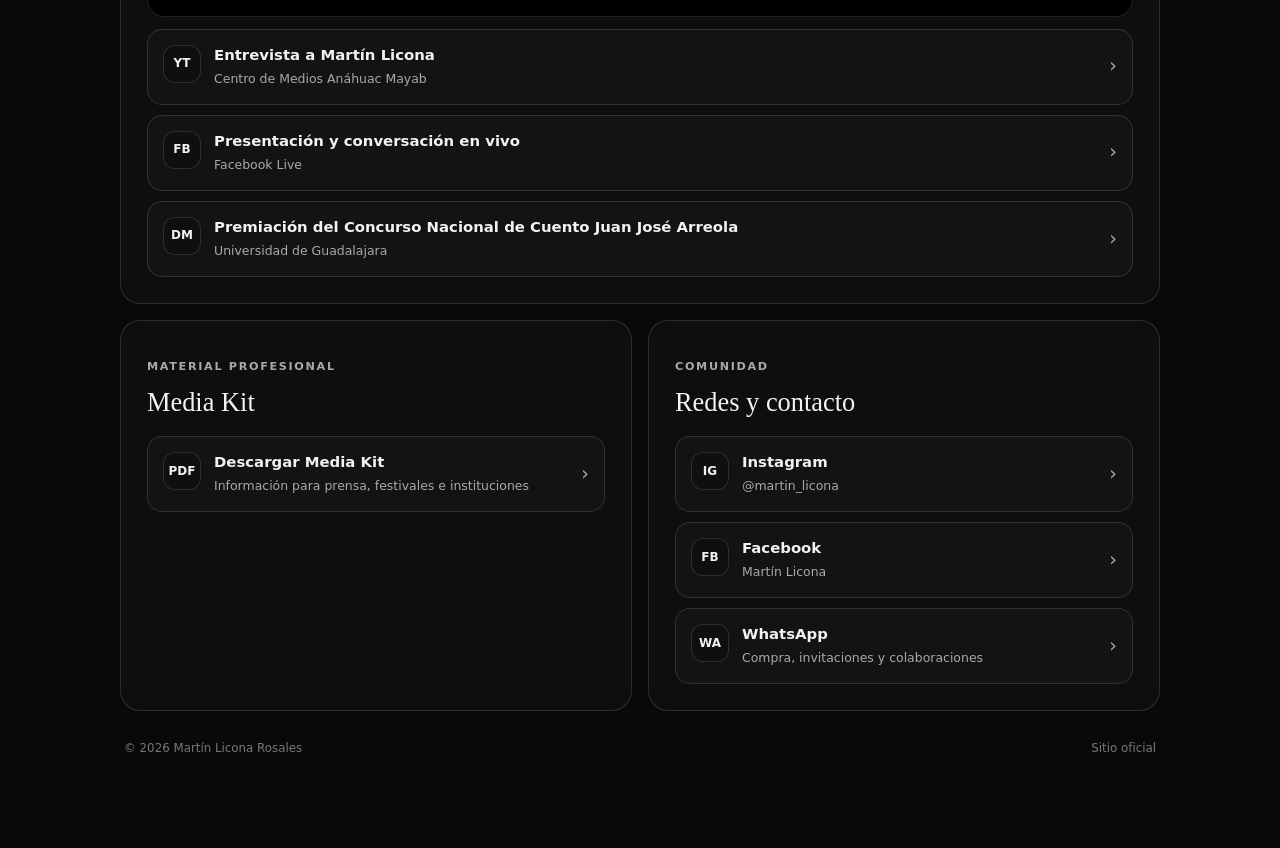
==== commit 75bdf4e4: "Add files via upload" ====
--- a/index.html
+++ b/index.html
@@ -1,88 +1,265 @@
 <!doctype html>
-<html lang="es">
+<html lang="es-MX">
 <head>
 <meta charset="utf-8">
 <meta name="viewport" content="width=device-width, initial-scale=1">
+
 <title>Martín Licona | Escritor, antropólogo y gestor cultural</title>
-<meta name="description" content="Sitio oficial de Martín Licona Rosales, autor de La libertad de las sombras, Premio Nacional de Cuento Juan José Arreola 2025.">
+<meta name="description" content="Sitio oficial de Martín Licona Rosales, autor de La libertad de las sombras, obra ganadora del Premio Nacional de Cuento Juan José Arreola 2025.">
+<meta name="author" content="Martín Licona Rosales">
+<meta name="robots" content="index, follow, max-image-preview:large">
 <meta name="theme-color" content="#09090b">
+
+<link rel="canonical" href="https://martinlicona.com/">
+<link rel="icon" href="/favicon.svg" type="image/svg+xml">
+<link rel="manifest" href="/site.webmanifest">
+
+<meta property="og:type" content="website">
+<meta property="og:locale" content="es_MX">
+<meta property="og:site_name" content="Martín Licona">
 <meta property="og:title" content="Martín Licona | La libertad de las sombras">
 <meta property="og:description" content="Escritor, antropólogo y gestor cultural. Premio Nacional de Cuento Juan José Arreola 2025.">
-<meta property="og:image" content="martin-licona-portada-v3.jpg">
+<meta property="og:url" content="https://martinlicona.com/">
+<meta property="og:image" content="https://martinlicona.com/martin-licona-portada-v4.jpg">
+<meta property="og:image:alt" content="Martín Licona durante una presentación de La libertad de las sombras">
+
+<meta name="twitter:card" content="summary_large_image">
+<meta name="twitter:title" content="Martín Licona | La libertad de las sombras">
+<meta name="twitter:description" content="Sitio oficial de Martín Licona, autor de La libertad de las sombras.">
+<meta name="twitter:image" content="https://martinlicona.com/martin-licona-portada-v4.jpg">
+
+<!-- Google Analytics -->
+<script async src="https://www.googletagmanager.com/gtag/js?id=G-5NNXHSB6NN"></script>
+<script>
+  window.dataLayer = window.dataLayer || [];
+  function gtag(){dataLayer.push(arguments);}
+  gtag('js', new Date());
+  gtag('config', 'G-5NNXHSB6NN');
+</script>
+
+<script type="application/ld+json">
+{
+  "@context":"https://schema.org",
+  "@graph":[
+    {
+      "@type":"Person",
+      "@id":"https://martinlicona.com/#person",
+      "name":"Martín Licona Rosales",
+      "alternateName":"Martín Licona",
+      "url":"https://martinlicona.com/",
+      "image":"https://martinlicona.com/martin-licona-portada-v4.jpg",
+      "jobTitle":["Escritor","Antropólogo","Gestor cultural"],
+      "award":"Premio Nacional de Cuento Juan José Arreola 2025",
+      "sameAs":[
+        "https://www.instagram.com/martin_licona",
+        "https://www.facebook.com/share/1DPTvfNekU/"
+      ]
+    },
+    {
+      "@type":"Book",
+      "@id":"https://martinlicona.com/#book",
+      "name":"La libertad de las sombras",
+      "author":{"@id":"https://martinlicona.com/#person"},
+      "url":"https://martinlicona.com/",
+      "inLanguage":"es",
+      "genre":["Cuento","Literatura fantástica","Literatura mexicana"],
+      "award":"Premio Nacional de Cuento Juan José Arreola 2025"
+    },
+    {
+      "@type":"WebSite",
+      "@id":"https://martinlicona.com/#website",
+      "url":"https://martinlicona.com/",
+      "name":"Martín Licona",
+      "inLanguage":"es-MX",
+      "publisher":{"@id":"https://martinlicona.com/#person"}
+    }
+  ]
+}
+</script>
+
 <style>
-:root{--bg:#09090b;--panel:#111114;--text:#f2f2ef;--muted:#aaa9a4;--line:rgba(255,255,255,.13);--line2:rgba(255,255,255,.25);--shadow:0 24px 80px rgba(0,0,0,.48);--max:980px}
-*{box-sizing:border-box}html{scroll-behavior:smooth}
-body{margin:0;background:radial-gradient(850px 500px at 14% -5%,rgba(255,255,255,.075),transparent 62%),radial-gradient(700px 470px at 92% 4%,rgba(255,255,255,.05),transparent 63%),var(--bg);color:var(--text);font-family:Inter,system-ui,-apple-system,"Segoe UI",sans-serif;line-height:1.6}
-a{color:inherit;text-decoration:none}img{max-width:100%;display:block}
+:root{
+  --bg:#09090b;--panel:#111114;--panel2:#151519;--text:#f2f2ef;
+  --muted:#aaa9a4;--line:rgba(255,255,255,.13);--line2:rgba(255,255,255,.25);
+  --accent:#c9772d;--shadow:0 24px 80px rgba(0,0,0,.48);--max:1040px
+}
+*{box-sizing:border-box}
+html{scroll-behavior:smooth}
+body{
+  margin:0;color:var(--text);font-family:Inter,system-ui,-apple-system,"Segoe UI",sans-serif;line-height:1.6;
+  background:
+    radial-gradient(850px 500px at 14% -5%,rgba(255,255,255,.075),transparent 62%),
+    radial-gradient(700px 470px at 92% 4%,rgba(201,119,45,.08),transparent 63%),var(--bg)
+}
+a{color:inherit;text-decoration:none}
+img{max-width:100%;display:block}
 .shell{width:min(var(--max),calc(100% - 30px));margin:auto;padding:28px 0 90px}
-nav{display:flex;justify-content:space-between;align-items:center;padding:4px 2px 20px}.brand{font-family:Georgia,serif}.nav-links{display:flex;gap:16px;color:var(--muted);font-size:.82rem}.nav-links a:hover{color:var(--text)}
-.hero{display:grid;grid-template-columns:1.2fr .8fr;min-height:540px;overflow:hidden;border:1px solid var(--line);border-radius:28px;background:linear-gradient(145deg,rgba(255,255,255,.055),rgba(255,255,255,.018));box-shadow:var(--shadow)}
-.hero-copy{display:flex;flex-direction:column;justify-content:center;padding:54px 48px}.eyebrow,.kicker,.group-title{color:var(--muted);font-size:.7rem;font-weight:800;letter-spacing:.15em;text-transform:uppercase}
-h1{margin:0;font:400 clamp(3rem,8vw,5.8rem)/.94 Georgia,serif;letter-spacing:-.045em}.roles{margin:24px 0 0;font:italic 1.08rem Georgia,serif;color:#d8d7d2}.bio{max-width:610px;margin:22px 0 0;color:var(--muted);font-size:.98rem}
-.actions{display:flex;gap:10px;flex-wrap:wrap;margin-top:30px}.button{display:inline-flex;align-items:center;justify-content:center;min-height:47px;padding:11px 17px;border:1px solid var(--text);border-radius:999px;background:var(--text);color:#09090b;font-size:.86rem;font-weight:750}.button.secondary{background:transparent;color:var(--text);border-color:var(--line2)}
-.hero-photo{position:relative;min-height:400px;background:#151515}.hero-photo img{width:100%;height:100%;object-fit:cover;object-position:center 39%;filter:grayscale(100%)}.hero-photo:after{content:"";position:absolute;inset:0;background:linear-gradient(90deg,rgba(9,9,11,.42),transparent 35%)}
-.grid{display:grid;grid-template-columns:repeat(12,1fr);gap:16px;margin-top:16px}.section{grid-column:span 12;padding:26px;border:1px solid var(--line);border-radius:20px;background:rgba(255,255,255,.024)}.half{grid-column:span 6}
-.section-head{display:flex;justify-content:space-between;align-items:flex-end;gap:18px;margin-bottom:18px}.section h2{margin:0;font:400 1.65rem Georgia,serif}.note{margin:0;color:var(--muted);font-size:.82rem;text-align:right}
-.list{display:flex;flex-direction:column;gap:10px}.card{display:flex;align-items:center;justify-content:space-between;gap:18px;padding:15px;border:1px solid var(--line);border-radius:15px;background:rgba(255,255,255,.022);transition:.18s}.card:hover{transform:translateY(-2px);border-color:var(--line2);background:rgba(255,255,255,.05)}
-.main{display:flex;align-items:flex-start;gap:13px}.icon{flex:0 0 38px;display:grid;place-items:center;width:38px;height:38px;border:1px solid var(--line);border-radius:12px;font-size:.75rem;font-weight:800;background:rgba(0,0,0,.2)}
-.label strong{display:block;font-size:.93rem;line-height:1.35}.label span{display:block;margin-top:4px;color:var(--muted);font-size:.78rem}.arrow{color:var(--muted);font-size:1.2rem}
-.events{display:grid;grid-template-columns:repeat(2,1fr);gap:12px}.event{padding:18px;border:1px solid var(--line);border-radius:16px;background:linear-gradient(140deg,rgba(255,255,255,.045),rgba(255,255,255,.015))}.event h3{margin:0;font:400 1.1rem Georgia,serif}.event p{margin:8px 0 0;color:var(--muted);font-size:.82rem}.date{display:inline-block;margin-bottom:13px;color:var(--muted);font-size:.69rem;font-weight:800;letter-spacing:.13em;text-transform:uppercase}
-.video{position:relative;aspect-ratio:16/9;overflow:hidden;border:1px solid var(--line);border-radius:17px;background:#000}.video iframe{position:absolute;inset:0;width:100%;height:100%;border:0}
-.quote{margin:0;font:400 clamp(1.3rem,3vw,2.1rem)/1.35 Georgia,serif;color:#e8e7e2}.quote small{display:block;margin-top:14px;color:var(--muted);font:normal .73rem Inter,system-ui;text-transform:uppercase;letter-spacing:.1em}
-footer{display:flex;justify-content:space-between;gap:18px;padding:28px 4px 0;color:rgba(255,255,255,.45);font-size:.74rem}.wa{position:fixed;right:18px;bottom:18px;width:52px;height:52px;display:grid;place-items:center;border-radius:50%;background:#f3f3f1;color:#09090b;font-weight:900;box-shadow:0 12px 30px rgba(0,0,0,.4)}
-@media(max-width:760px){.nav-links{display:none}.hero{grid-template-columns:1fr}.hero-photo{order:-1;min-height:390px}.hero-copy{padding:34px 24px 38px}.half{grid-column:span 12}.events{grid-template-columns:1fr}.section{padding:21px 18px}.section-head{align-items:flex-start;flex-direction:column}.note{text-align:left}.shell{width:min(100% - 22px,var(--max));padding-top:14px}}
+nav{display:flex;justify-content:space-between;align-items:center;padding:4px 2px 20px}
+.brand{font-family:Georgia,serif}
+.nav-links{display:flex;gap:16px;color:var(--muted);font-size:.82rem}
+.nav-links a:hover{color:var(--text)}
+.hero{
+  display:grid;grid-template-columns:1.15fr .85fr;min-height:560px;overflow:hidden;
+  border:1px solid var(--line);border-radius:28px;
+  background:linear-gradient(145deg,rgba(255,255,255,.055),rgba(255,255,255,.018));box-shadow:var(--shadow)
+}
+.hero-copy{display:flex;flex-direction:column;justify-content:center;padding:56px 48px}
+.eyebrow,.kicker,.group-title{color:var(--muted);font-size:.7rem;font-weight:800;letter-spacing:.15em;text-transform:uppercase}
+h1{margin:0;font:400 clamp(3rem,8vw,5.8rem)/.94 Georgia,serif;letter-spacing:-.045em}
+.roles{margin:24px 0 0;font:italic 1.08rem Georgia,serif;color:#d8d7d2}
+.bio{max-width:610px;margin:22px 0 0;color:var(--muted);font-size:.98rem}
+.actions{display:flex;gap:10px;flex-wrap:wrap;margin-top:30px}
+.button{
+  display:inline-flex;align-items:center;justify-content:center;min-height:47px;padding:11px 17px;
+  border:1px solid var(--text);border-radius:999px;background:var(--text);color:#09090b;font-size:.86rem;font-weight:750
+}
+.button.secondary{background:transparent;color:var(--text);border-color:var(--line2)}
+.button:hover{transform:translateY(-2px)}
+.hero-photo{position:relative;min-height:420px;background:#151515}
+.hero-photo img{width:100%;height:100%;object-fit:cover;object-position:center 39%;filter:grayscale(100%)}
+.hero-photo:after{content:"";position:absolute;inset:0;background:linear-gradient(90deg,rgba(9,9,11,.42),transparent 35%)}
+.grid{display:grid;grid-template-columns:repeat(12,1fr);gap:16px;margin-top:16px}
+.section{grid-column:span 12;padding:26px;border:1px solid var(--line);border-radius:20px;background:rgba(255,255,255,.024)}
+.half{grid-column:span 6}
+.section-head{display:flex;justify-content:space-between;align-items:flex-end;gap:18px;margin-bottom:18px}
+.section h2{margin:0;font:400 1.65rem Georgia,serif}
+.note{margin:0;color:var(--muted);font-size:.82rem;text-align:right}
+.list{display:flex;flex-direction:column;gap:10px}
+.card{display:flex;align-items:center;justify-content:space-between;gap:18px;padding:15px;border:1px solid var(--line);border-radius:15px;background:rgba(255,255,255,.022);transition:.18s}
+.card:hover{transform:translateY(-2px);border-color:var(--line2);background:rgba(255,255,255,.05)}
+.main{display:flex;align-items:flex-start;gap:13px}
+.icon{flex:0 0 38px;display:grid;place-items:center;width:38px;height:38px;border:1px solid var(--line);border-radius:12px;font-size:.75rem;font-weight:800;background:rgba(0,0,0,.2)}
+.label strong{display:block;font-size:.93rem;line-height:1.35}
+.label span{display:block;margin-top:4px;color:var(--muted);font-size:.78rem}
+.arrow{color:var(--muted);font-size:1.2rem}
+.events{display:grid;grid-template-columns:repeat(2,1fr);gap:12px}
+.event{padding:18px;border:1px solid var(--line);border-radius:16px;background:linear-gradient(140deg,rgba(255,255,255,.045),rgba(255,255,255,.015))}
+.event h3{margin:0;font:400 1.1rem Georgia,serif}
+.event p{margin:8px 0 0;color:var(--muted);font-size:.82rem}
+.date{display:inline-block;margin-bottom:13px;color:var(--accent);font-size:.69rem;font-weight:800;letter-spacing:.13em;text-transform:uppercase}
+.video{position:relative;aspect-ratio:16/9;overflow:hidden;border:1px solid var(--line);border-radius:17px;background:#000}
+.video iframe{position:absolute;inset:0;width:100%;height:100%;border:0}
+.quote{margin:0;font:400 clamp(1.3rem,3vw,2.1rem)/1.35 Georgia,serif;color:#e8e7e2}
+.quote small{display:block;margin-top:14px;color:var(--muted);font:normal .73rem Inter,system-ui;text-transform:uppercase;letter-spacing:.1em}
+footer{display:flex;justify-content:space-between;gap:18px;padding:28px 4px 0;color:rgba(255,255,255,.45);font-size:.74rem}
+.wa{position:fixed;right:18px;bottom:18px;width:52px;height:52px;display:grid;place-items:center;border-radius:50%;background:#f3f3f1;color:#09090b;font-weight:900;box-shadow:0 12px 30px rgba(0,0,0,.4)}
+@media(max-width:760px){
+  .nav-links{display:none}.hero{grid-template-columns:1fr}.hero-photo{order:-1;min-height:390px}
+  .hero-copy{padding:34px 24px 38px}.half{grid-column:span 12}.events{grid-template-columns:1fr}
+  .section{padding:21px 18px}.section-head{align-items:flex-start;flex-direction:column}.note{text-align:left}
+  .shell{width:min(100% - 22px,var(--max));padding-top:14px}
+}
+@media(prefers-reduced-motion:reduce){html{scroll-behavior:auto}*{transition:none!important}}
 </style>
 </head>
+
 <body>
 <div class="shell">
-<nav><a class="brand" href="#inicio">Martín Licona</a><div class="nav-links"><a href="#compra">Compra</a><a href="#eventos">Eventos</a><a href="#prensa">Prensa</a><a href="#videos">Videos</a><a href="#contacto">Contacto</a></div></nav>
-<header class="hero" id="inicio"><div class="hero-copy"><p class="eyebrow">Premio Nacional de Cuento Juan José Arreola 2025</p><h1>Martín<br>Licona</h1><p class="roles">Escritor · Antropólogo · Gestor cultural</p><p class="bio">Autor de <em>La libertad de las sombras</em>, un libro de cuentos donde lo extraño, la memoria y la melancolía atraviesan la realidad sin romperla.</p><div class="actions"><a class="button" href="pago.html">Comprar el libro</a><a class="button secondary" href="#prensa">Explorar prensa</a></div></div><div class="hero-photo"><img src="martin-licona-portada-v3.jpg" alt="Martín Licona durante una presentación de La libertad de las sombras"></div></header>
+<nav aria-label="Navegación principal">
+  <a class="brand" href="#inicio">Martín Licona</a>
+  <div class="nav-links">
+    <a href="#compra">Compra</a><a href="#eventos">Eventos</a><a href="#prensa">Prensa</a><a href="#videos">Videos</a><a href="#contacto">Contacto</a>
+  </div>
+</nav>
+
+<header class="hero" id="inicio">
+  <div class="hero-copy">
+    <p class="eyebrow">Premio Nacional de Cuento Juan José Arreola 2025</p>
+    <h1>Martín<br>Licona</h1>
+    <p class="roles">Escritor · Antropólogo · Gestor cultural</p>
+    <p class="bio">Autor de <em>La libertad de las sombras</em>, un libro de cuentos donde lo extraño, la memoria y la melancolía atraviesan la realidad sin romperla.</p>
+    <div class="actions">
+      <a class="button" href="/pago.html">Comprar el libro</a>
+      <a class="button secondary" href="#prensa">Explorar prensa</a>
+    </div>
+  </div>
+  <div class="hero-photo">
+    <img src="/martin-licona-portada-v4.jpg" alt="Martín Licona durante una presentación de La libertad de las sombras" width="960" height="1200">
+  </div>
+</header>
+
 <main class="grid">
-
-<section class="section half" id="compra"><div class="section-head"><div><p class="kicker">La libertad de las sombras</p><h2>Comprar</h2></div></div><div class="list">
-<a class="card" href="pago.html"><div class="main"><div class="icon">MX</div><div class="label"><strong>Compra directa</strong><span>Transferencia, tarjeta, entregas y envíos</span></div></div><div class="arrow">›</div></a>
-<a class="card" href="https://www.libreriacarlosfuentes.mx/es/producto/libertad-de-las-sombras-la" target="_blank"><div class="main"><div class="icon">LCF</div><div class="label"><strong>Librería Carlos Fuentes</strong><span>Compra institucional en línea</span></div></div><div class="arrow">›</div></a>
-<a class="card" href="https://wa.me/522224740583?text=Hola%2C%20Mart%C3%ADn.%20Quiero%20comprar%20un%20ejemplar%20dedicado%20de%20La%20libertad%20de%20las%20sombras." target="_blank"><div class="main"><div class="icon">✍</div><div class="label"><strong>Solicitar ejemplar dedicado</strong><span>Mensaje directo por WhatsApp</span></div></div><div class="arrow">›</div></a>
-</div></section>
+<section class="section half" id="compra">
+  <div class="section-head"><div><p class="kicker">La libertad de las sombras</p><h2>Comprar</h2></div></div>
+  <div class="list">
+    <a class="card" href="/pago.html"><div class="main"><div class="icon">MX</div><div class="label"><strong>Compra directa</strong><span>Transferencia, tarjeta, entregas y envíos</span></div></div><div class="arrow">›</div></a>
+    <a class="card" href="https://www.libreriacarlosfuentes.mx/es/producto/libertad-de-las-sombras-la" target="_blank" rel="noopener noreferrer"><div class="main"><div class="icon">LCF</div><div class="label"><strong>Librería Carlos Fuentes</strong><span>Compra institucional en línea</span></div></div><div class="arrow">›</div></a>
+    <a class="card" href="https://wa.me/522224740583?text=Hola%2C%20Mart%C3%ADn.%20Quiero%20comprar%20un%20ejemplar%20dedicado%20de%20La%20libertad%20de%20las%20sombras." target="_blank" rel="noopener noreferrer"><div class="main"><div class="icon">✍</div><div class="label"><strong>Solicitar ejemplar dedicado</strong><span>Mensaje directo por WhatsApp</span></div></div><div class="arrow">›</div></a>
+  </div>
+</section>
 
 <section class="section half"><p class="kicker">Poética</p><blockquote class="quote">“La libertad de las sombras es un viaje por lo extraño y lo melancólico.”<small>Martín Licona</small></blockquote></section>
 
-<section class="section" id="eventos"><div class="section-head"><div><p class="kicker">Agenda</p><h2>Próximos eventos</h2></div><p class="note">Agosto de 2026</p></div><div class="events">
-<article class="event"><span class="date">7 de agosto</span><h3>Presentación de <em>La libertad de las sombras</em></h3><p>El Patio del Monstruo · Atlixco, Puebla</p></article>
-<article class="event"><span class="date">15 de agosto</span><h3>Presentación de <em>La libertad de las sombras</em></h3><p>Museo Nacional de Antropología · Ciudad de México</p></article>
-<article class="event"><span class="date">18 de agosto</span><h3>Resultados de <em>La semántica del abandono II</em></h3><p>Puebla</p></article>
-<article class="event"><span class="date">23 de agosto</span><h3>Presentación y encuentro con lectores</h3><p>Zócalo de Puebla · Puebla</p></article>
-</div></section>
-
-<section class="section" id="prensa"><div class="section-head"><div><p class="kicker">Archivo público</p><h2>Prensa y crítica</h2></div><p class="note">Notas, entrevistas y conversaciones</p></div>
-<p class="group-title">Crítica literaria</p><div class="list">
-<a class="card" href="https://neotraba.com/apuntes-sobre-la-libertad-de-las-sombras-martin-licona/" target="_blank"><div class="main"><div class="icon">NT</div><div class="label"><strong>Apuntes sobre <em>La libertad de las sombras</em></strong><span>David Marín · NEOTRABA · 11 de febrero de 2026</span></div></div><div class="arrow">›</div></a></div>
-<p class="group-title" style="margin-top:18px">Institucional</p><div class="list">
-<a class="card" href="https://www.udg.mx/es/noticia/martin-licona-rosales-gana-el-concurso-nacional-de-cuento-juan-jose-arreola-2025" target="_blank"><div class="main"><div class="icon">UdeG</div><div class="label"><strong>Martín Licona gana el Concurso Nacional de Cuento Juan José Arreola 2025</strong><span>Universidad de Guadalajara</span></div></div><div class="arrow">›</div></a>
-<a class="card" href="https://uady.mx/noticias/url/filey-reune-martin-licona-sofia-segovia" target="_blank"><div class="main"><div class="icon">UADY</div><div class="label"><strong>FILEY reúne a Martín Licona y Sofía Segovia con historias de memoria y violencia</strong><span>Universidad Autónoma de Yucatán</span></div></div><div class="arrow">›</div></a>
-<a class="card" href="https://filey.org/blog/prensa/violencia-y-belleza-en-la-libertad-de-las-sombras/" target="_blank"><div class="main"><div class="icon">FILEY</div><div class="label"><strong>Violencia y belleza en <em>La libertad de las sombras</em></strong><span>Feria Internacional de la Lectura Yucatán</span></div></div><div class="arrow">›</div></a></div>
-<p class="group-title" style="margin-top:18px">Medios</p><div class="list">
-<a class="card" href="https://www.lajornadadeoriente.com.mx/noticias/estado/martin-licona-atlixco-gana-premio-nacional-cuento-juan-jose-arreola-2025/" target="_blank"><div class="main"><div class="icon">LJO</div><div class="label"><strong>Martín Licona, de Atlixco, gana el Premio Nacional de Cuento Juan José Arreola</strong><span>La Jornada de Oriente</span></div></div><div class="arrow">›</div></a>
-<a class="card" href="https://www.informador.mx/cultura/La-libertad-de-las-sombras-gana-el-XXIV-Concurso-Nacional-de-Cuento-Juan-Jose-Arreola-2025-20251120-0057.html" target="_blank"><div class="main"><div class="icon">EI</div><div class="label"><strong><em>La libertad de las sombras</em> gana el XXIV Concurso Nacional de Cuento Juan José Arreola</strong><span>El Informador</span></div></div><div class="arrow">›</div></a>
-<a class="card" href="https://web.ntrguadalajara.com/post.php?id_nota=233401" target="_blank"><div class="main"><div class="icon">NTR</div><div class="label"><strong>Reconocen a Martín Licona con el Premio Juan José Arreola</strong><span>NTR Guadalajara</span></div></div><div class="arrow">›</div></a></div>
-<p class="group-title" style="margin-top:18px">Podcasts</p><div class="list">
-<a class="card" href="https://open.spotify.com/episode/30kKUCFVSKB5nqKdL9Q4ra" target="_blank"><div class="main"><div class="icon">SP</div><div class="label"><strong>Entrevista sobre <em>La libertad de las sombras</em></strong><span>Spotify</span></div></div><div class="arrow">›</div></a>
-<a class="card" href="https://open.spotify.com/episode/1DQSPHPHIvSrcWJTth6pAD" target="_blank"><div class="main"><div class="icon">SP</div><div class="label"><strong>Conversación con Martín Licona</strong><span>Spotify</span></div></div><div class="arrow">›</div></a></div></section>
-
-<section class="section" id="videos"><div class="section-head"><div><p class="kicker">Videoteca</p><h2>Video destacado</h2></div><p class="note">Presentación en la FILEY</p></div><div class="video"><iframe src="https://www.youtube-nocookie.com/embed/K5e3qRDDuYQ" title="Presentación de La libertad de las sombras en la FILEY" loading="lazy" allowfullscreen></iframe></div><div class="list" style="margin-top:12px">
-<a class="card" href="https://youtu.be/drm-K2Q61ug" target="_blank"><div class="main"><div class="icon">YT</div><div class="label"><strong>Entrevista a Martín Licona</strong><span>Centro de Medios Anáhuac Mayab</span></div></div><div class="arrow">›</div></a>
-<a class="card" href="https://www.facebook.com/share/v/1C8aacUAZB/" target="_blank"><div class="main"><div class="icon">FB</div><div class="label"><strong>Presentación y conversación en vivo</strong><span>Facebook Live</span></div></div><div class="arrow">›</div></a>
-<a class="card" href="https://www.dailymotion.com/video/x9h0p2e" target="_blank"><div class="main"><div class="icon">DM</div><div class="label"><strong>Premiación del Concurso Nacional de Cuento Juan José Arreola</strong><span>Universidad de Guadalajara</span></div></div><div class="arrow">›</div></a></div></section>
-
-<section class="section half"><div class="section-head"><div><p class="kicker">Material profesional</p><h2>Media Kit</h2></div></div><div class="list"><a class="card" href="MEDIA%20KIT%20MLR.pdf" target="_blank"><div class="main"><div class="icon">PDF</div><div class="label"><strong>Descargar Media Kit</strong><span>Información para prensa, festivales e instituciones</span></div></div><div class="arrow">›</div></a></div></section>
-<section class="section half" id="contacto"><div class="section-head"><div><p class="kicker">Comunidad</p><h2>Redes y contacto</h2></div></div><div class="list">
-<a class="card" href="https://www.instagram.com/martin_licona" target="_blank"><div class="main"><div class="icon">IG</div><div class="label"><strong>Instagram</strong><span>@martin_licona</span></div></div><div class="arrow">›</div></a>
-<a class="card" href="https://www.facebook.com/share/1DPTvfNekU/" target="_blank"><div class="main"><div class="icon">FB</div><div class="label"><strong>Facebook</strong><span>Martín Licona</span></div></div><div class="arrow">›</div></a>
-<a class="card" href="https://wa.me/522224740583?text=Hola%2C%20Mart%C3%ADn.%20Quiero%20ponerme%20en%20contacto%20contigo." target="_blank"><div class="main"><div class="icon">WA</div><div class="label"><strong>WhatsApp</strong><span>Compra, invitaciones y colaboraciones</span></div></div><div class="arrow">›</div></a></div></section>
+<section class="section" id="eventos">
+  <div class="section-head"><div><p class="kicker">Agenda</p><h2>Próximos eventos</h2></div><p class="note">Agosto de 2026</p></div>
+  <div class="events">
+    <article class="event"><span class="date">7 de agosto</span><h3>Presentación de <em>La libertad de las sombras</em></h3><p>El Patio del Monstruo · Atlixco, Puebla</p></article>
+    <article class="event"><span class="date">15 de agosto</span><h3>Presentación de <em>La libertad de las sombras</em></h3><p>Museo Nacional de Antropología · Ciudad de México</p></article>
+    <article class="event"><span class="date">18 de agosto</span><h3>Resultados de <em>La semántica del abandono II</em></h3><p>Puebla</p></article>
+    <article class="event"><span class="date">23 de agosto</span><h3>Presentación y encuentro con lectores</h3><p>Zócalo de Puebla · Puebla</p></article>
+  </div>
+</section>
+
+<section class="section" id="prensa">
+  <div class="section-head"><div><p class="kicker">Archivo público</p><h2>Prensa y crítica</h2></div><p class="note">Notas, entrevistas y conversaciones</p></div>
+
+  <p class="group-title">Crítica literaria</p>
+  <div class="list">
+    <a class="card" href="https://neotraba.com/apuntes-sobre-la-libertad-de-las-sombras-martin-licona/" target="_blank" rel="noopener noreferrer"><div class="main"><div class="icon">NT</div><div class="label"><strong>Apuntes sobre <em>La libertad de las sombras</em></strong><span>David Marín · NEOTRABA · 11 de febrero de 2026</span></div></div><div class="arrow">›</div></a>
+  </div>
+
+  <p class="group-title" style="margin-top:18px">Institucional</p>
+  <div class="list">
+    <a class="card" href="https://www.udg.mx/es/noticia/martin-licona-rosales-gana-el-concurso-nacional-de-cuento-juan-jose-arreola-2025" target="_blank" rel="noopener noreferrer"><div class="main"><div class="icon">UdeG</div><div class="label"><strong>Martín Licona gana el Concurso Nacional de Cuento Juan José Arreola 2025</strong><span>Universidad de Guadalajara</span></div></div><div class="arrow">›</div></a>
+    <a class="card" href="https://uady.mx/noticias/url/filey-reune-martin-licona-sofia-segovia" target="_blank" rel="noopener noreferrer"><div class="main"><div class="icon">UADY</div><div class="label"><strong>FILEY reúne a Martín Licona y Sofía Segovia con historias de memoria y violencia</strong><span>Universidad Autónoma de Yucatán</span></div></div><div class="arrow">›</div></a>
+    <a class="card" href="https://filey.org/blog/prensa/violencia-y-belleza-en-la-libertad-de-las-sombras/" target="_blank" rel="noopener noreferrer"><div class="main"><div class="icon">FILEY</div><div class="label"><strong>Violencia y belleza en <em>La libertad de las sombras</em></strong><span>Feria Internacional de la Lectura Yucatán</span></div></div><div class="arrow">›</div></a>
+  </div>
+
+  <p class="group-title" style="margin-top:18px">Medios</p>
+  <div class="list">
+    <a class="card" href="https://www.lajornadadeoriente.com.mx/noticias/estado/martin-licona-atlixco-gana-premio-nacional-cuento-juan-jose-arreola-2025/" target="_blank" rel="noopener noreferrer"><div class="main"><div class="icon">LJO</div><div class="label"><strong>Martín Licona, de Atlixco, gana el Premio Nacional de Cuento Juan José Arreola</strong><span>La Jornada de Oriente</span></div></div><div class="arrow">›</div></a>
+    <a class="card" href="https://www.informador.mx/cultura/La-libertad-de-las-sombras-gana-el-XXIV-Concurso-Nacional-de-Cuento-Juan-Jose-Arreola-2025-20251120-0057.html" target="_blank" rel="noopener noreferrer"><div class="main"><div class="icon">EI</div><div class="label"><strong><em>La libertad de las sombras</em> gana el XXIV Concurso Nacional de Cuento Juan José Arreola</strong><span>El Informador</span></div></div><div class="arrow">›</div></a>
+    <a class="card" href="https://web.ntrguadalajara.com/post.php?id_nota=233401" target="_blank" rel="noopener noreferrer"><div class="main"><div class="icon">NTR</div><div class="label"><strong>Reconocen a Martín Licona con el Premio Juan José Arreola</strong><span>NTR Guadalajara</span></div></div><div class="arrow">›</div></a>
+  </div>
+
+  <p class="group-title" style="margin-top:18px">Podcasts</p>
+  <div class="list">
+    <a class="card" href="https://open.spotify.com/episode/30kKUCFVSKB5nqKdL9Q4ra" target="_blank" rel="noopener noreferrer"><div class="main"><div class="icon">SP</div><div class="label"><strong>Entrevista sobre <em>La libertad de las sombras</em></strong><span>Spotify</span></div></div><div class="arrow">›</div></a>
+    <a class="card" href="https://open.spotify.com/episode/1DQSPHPHIvSrcWJTth6pAD" target="_blank" rel="noopener noreferrer"><div class="main"><div class="icon">SP</div><div class="label"><strong>Conversación con Martín Licona</strong><span>Spotify</span></div></div><div class="arrow">›</div></a>
+  </div>
+</section>
+
+<section class="section" id="videos">
+  <div class="section-head"><div><p class="kicker">Videoteca</p><h2>Video destacado</h2></div><p class="note">Presentación en la FILEY</p></div>
+  <div class="video">
+    <iframe src="https://www.youtube-nocookie.com/embed/K5e3qRDDuYQ" title="Presentación de La libertad de las sombras en la FILEY" loading="lazy" allow="accelerometer; autoplay; clipboard-write; encrypted-media; gyroscope; picture-in-picture; web-share" allowfullscreen></iframe>
+  </div>
+  <div class="list" style="margin-top:12px">
+    <a class="card" href="https://youtu.be/drm-K2Q61ug" target="_blank" rel="noopener noreferrer"><div class="main"><div class="icon">YT</div><div class="label"><strong>Entrevista a Martín Licona</strong><span>Centro de Medios Anáhuac Mayab</span></div></div><div class="arrow">›</div></a>
+    <a class="card" href="https://www.facebook.com/share/v/1C8aacUAZB/" target="_blank" rel="noopener noreferrer"><div class="main"><div class="icon">FB</div><div class="label"><strong>Presentación y conversación en vivo</strong><span>Facebook Live</span></div></div><div class="arrow">›</div></a>
+    <a class="card" href="https://www.dailymotion.com/video/x9h0p2e" target="_blank" rel="noopener noreferrer"><div class="main"><div class="icon">DM</div><div class="label"><strong>Premiación del Concurso Nacional de Cuento Juan José Arreola</strong><span>Universidad de Guadalajara</span></div></div><div class="arrow">›</div></a>
+  </div>
+</section>
+
+<section class="section half">
+  <div class="section-head"><div><p class="kicker">Material profesional</p><h2>Media Kit</h2></div></div>
+  <div class="list"><a class="card" href="/KIT%20DE%20PRENSA%20MLR.pdf" target="_blank" rel="noopener noreferrer"><div class="main"><div class="icon">PDF</div><div class="label"><strong>Descargar Media Kit</strong><span>Información para prensa, festivales e instituciones</span></div></div><div class="arrow">›</div></a></div>
+</section>
+
+<section class="section half" id="contacto">
+  <div class="section-head"><div><p class="kicker">Comunidad</p><h2>Redes y contacto</h2></div></div>
+  <div class="list">
+    <a class="card" href="https://www.instagram.com/martin_licona" target="_blank" rel="noopener noreferrer"><div class="main"><div class="icon">IG</div><div class="label"><strong>Instagram</strong><span>@martin_licona</span></div></div><div class="arrow">›</div></a>
+    <a class="card" href="https://www.facebook.com/share/1DPTvfNekU/" target="_blank" rel="noopener noreferrer"><div class="main"><div class="icon">FB</div><div class="label"><strong>Facebook</strong><span>Martín Licona</span></div></div><div class="arrow">›</div></a>
+    <a class="card" href="https://wa.me/522224740583?text=Hola%2C%20Mart%C3%ADn.%20Quiero%20ponerme%20en%20contacto%20contigo." target="_blank" rel="noopener noreferrer"><div class="main"><div class="icon">WA</div><div class="label"><strong>WhatsApp</strong><span>Compra, invitaciones y colaboraciones</span></div></div><div class="arrow">›</div></a>
+  </div>
+</section>
 </main>
+
 <footer><div>© <span id="year"></span> Martín Licona Rosales</div><div>Sitio oficial</div></footer>
 </div>
-<a class="wa" href="https://wa.me/522224740583?text=Hola%2C%20Mart%C3%ADn.%20Quiero%20ponerme%20en%20contacto%20contigo." target="_blank" aria-label="WhatsApp">WA</a>
+
+<a class="wa" href="https://wa.me/522224740583?text=Hola%2C%20Mart%C3%ADn.%20Quiero%20ponerme%20en%20contacto%20contigo." target="_blank" rel="noopener noreferrer" aria-label="Contactar a Martín Licona por WhatsApp">WA</a>
 <script>document.getElementById("year").textContent=new Date().getFullYear()</script>
 </body>
-</html>+</html>
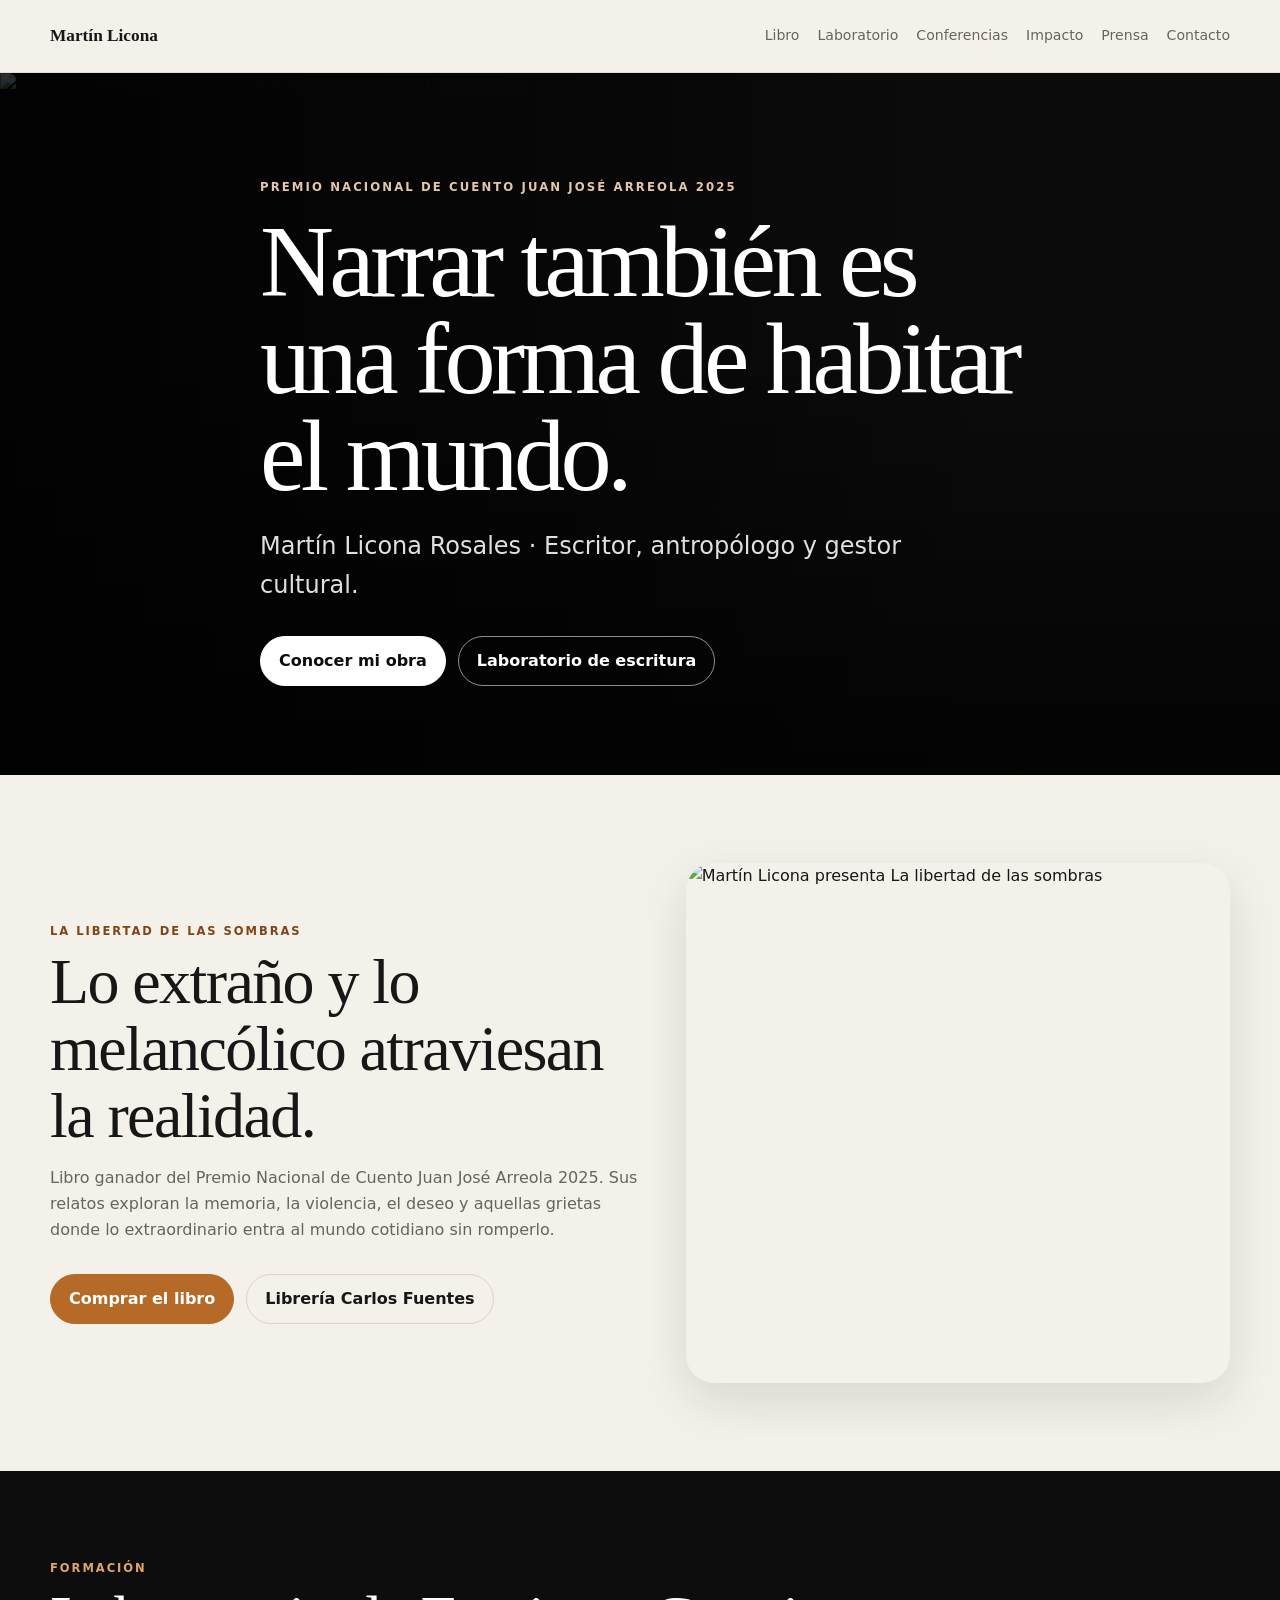
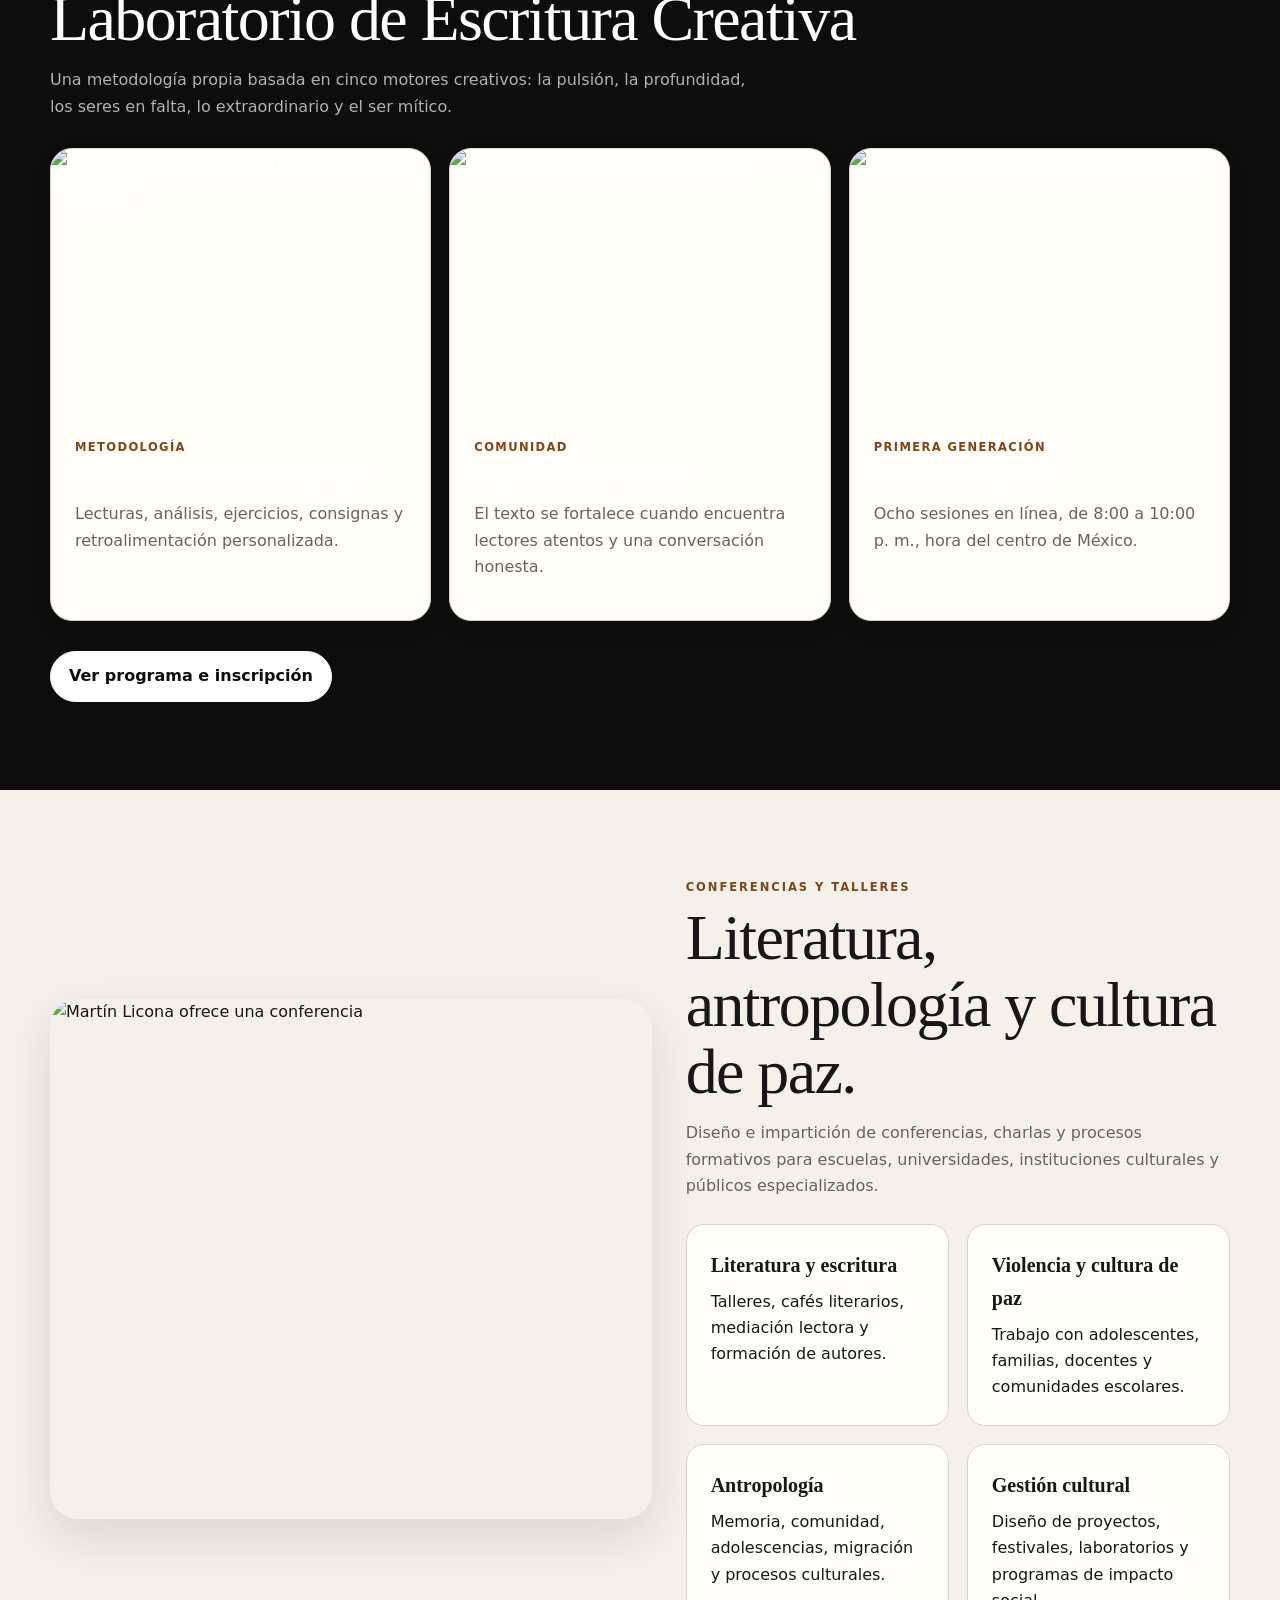
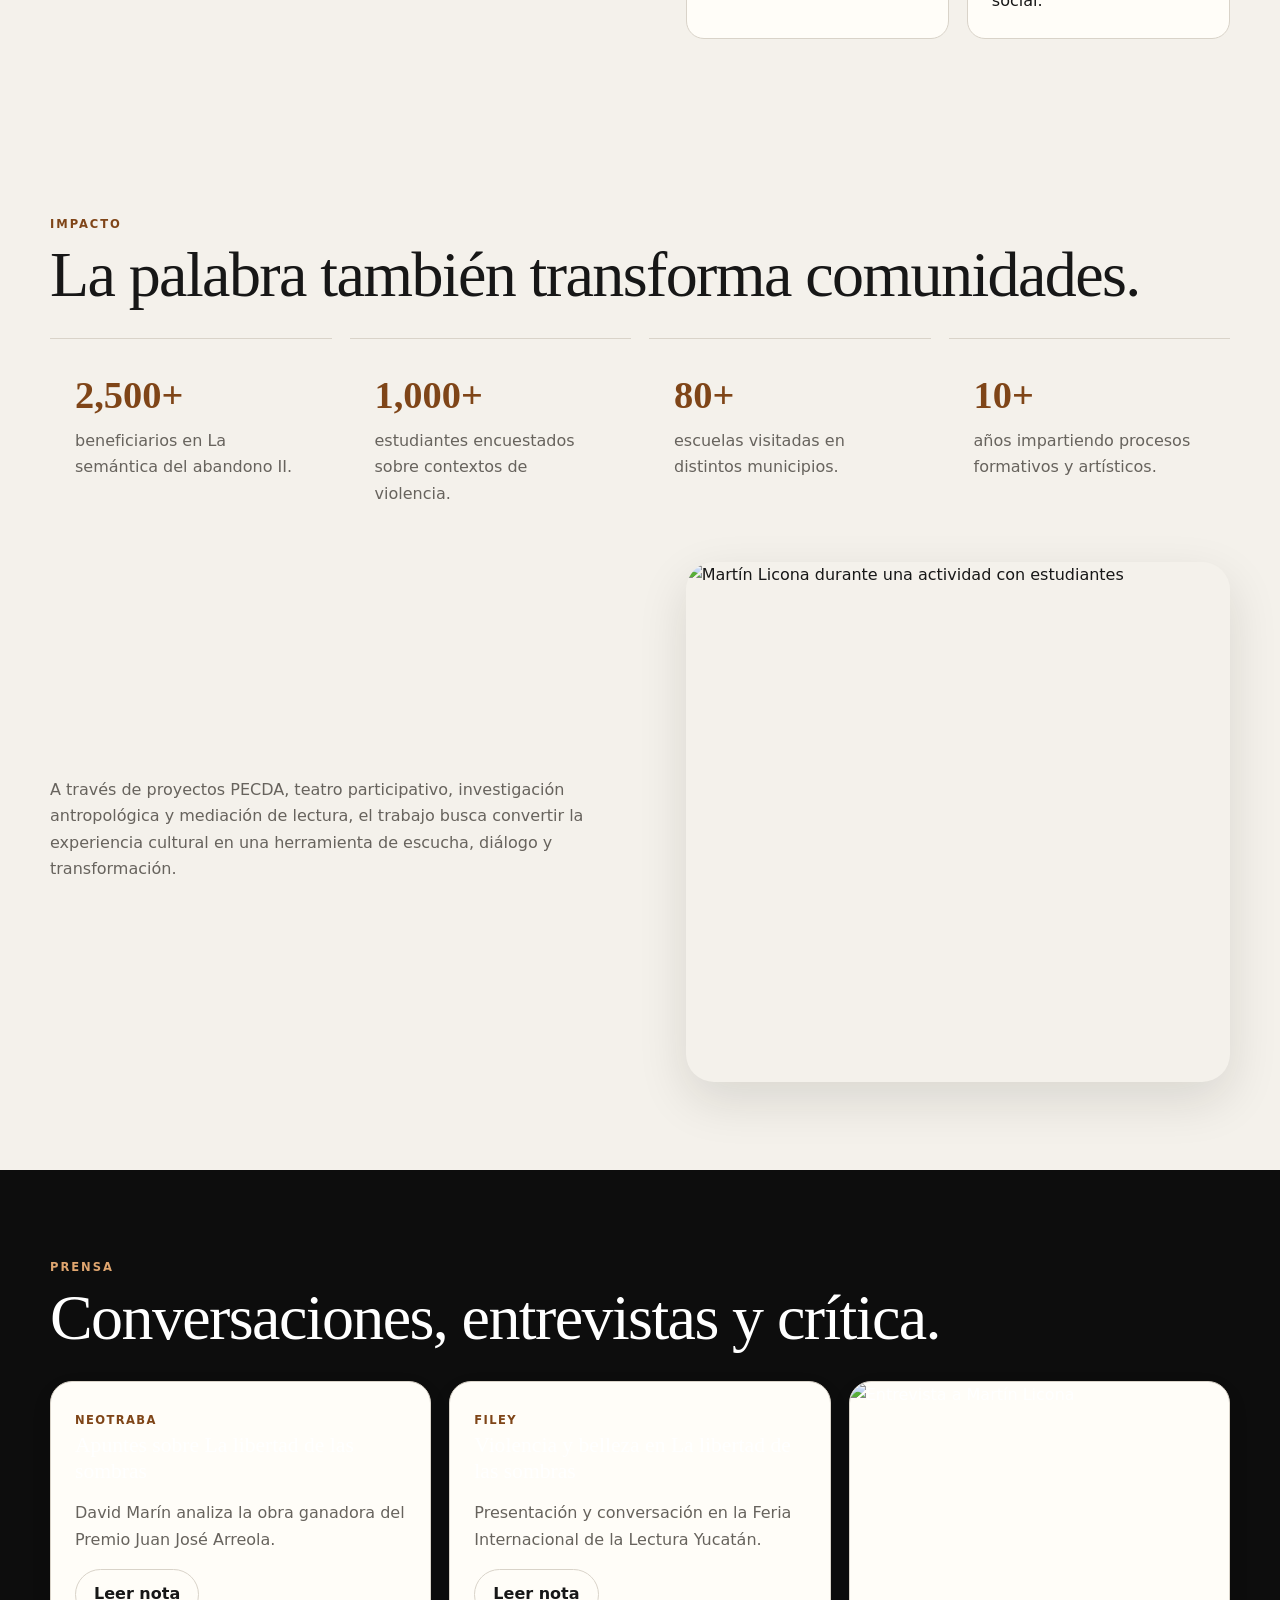
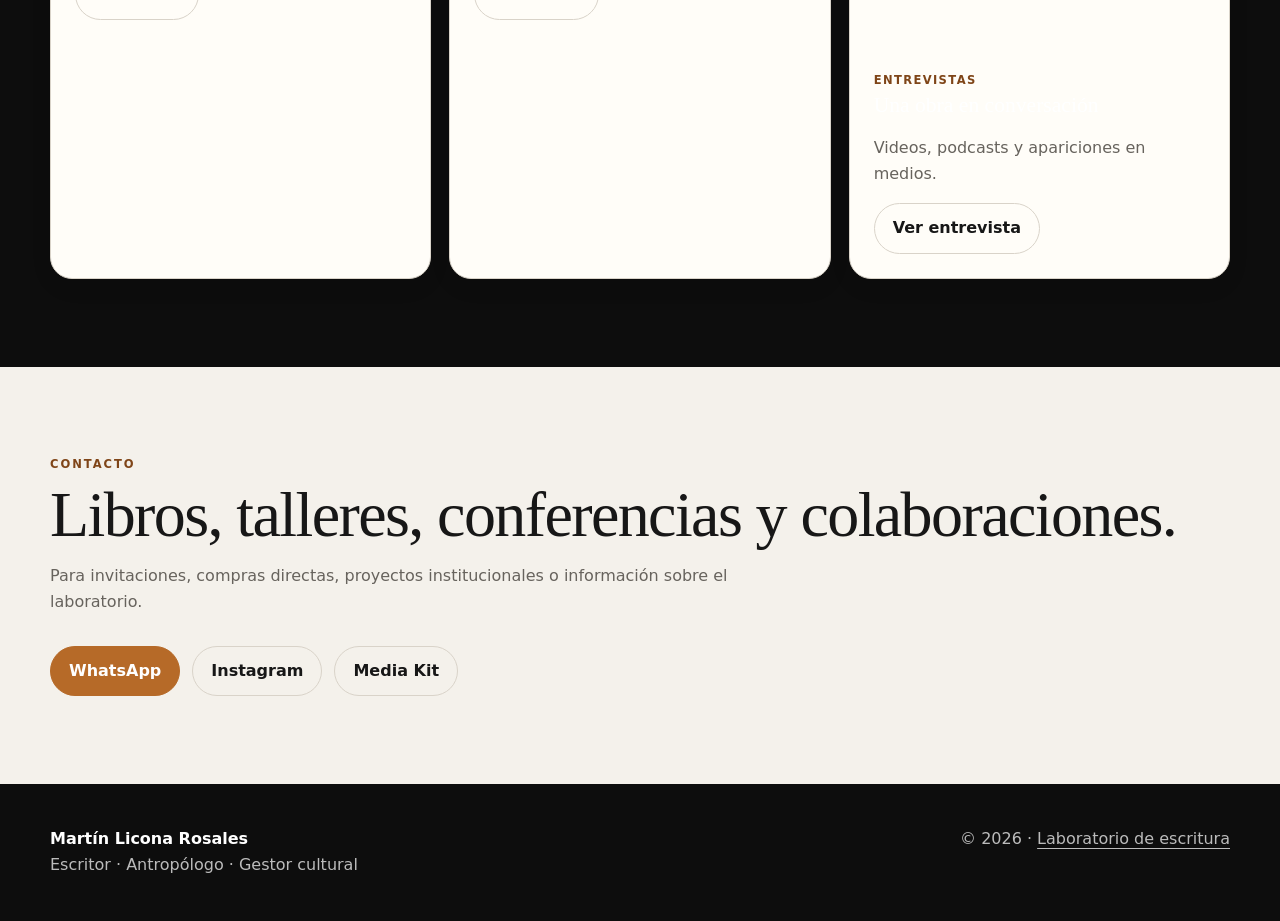
==== commit ae4e8c52: "Add files via upload" ====
--- a/index.html
+++ b/index.html
@@ -3,263 +3,191 @@
 <head>
 <meta charset="utf-8">
 <meta name="viewport" content="width=device-width, initial-scale=1">
-
 <title>Martín Licona | Escritor, antropólogo y gestor cultural</title>
-<meta name="description" content="Sitio oficial de Martín Licona Rosales, autor de La libertad de las sombras, obra ganadora del Premio Nacional de Cuento Juan José Arreola 2025.">
+<meta name="description" content="Sitio oficial de Martín Licona Rosales, autor de La libertad de las sombras, Premio Nacional de Cuento Juan José Arreola 2025.">
 <meta name="author" content="Martín Licona Rosales">
 <meta name="robots" content="index, follow, max-image-preview:large">
-<meta name="theme-color" content="#09090b">
-
 <link rel="canonical" href="https://martinlicona.com/">
 <link rel="icon" href="/favicon.svg" type="image/svg+xml">
-<link rel="manifest" href="/site.webmanifest">
+<link rel="stylesheet" href="/style.css">
 
 <meta property="og:type" content="website">
 <meta property="og:locale" content="es_MX">
 <meta property="og:site_name" content="Martín Licona">
-<meta property="og:title" content="Martín Licona | La libertad de las sombras">
-<meta property="og:description" content="Escritor, antropólogo y gestor cultural. Premio Nacional de Cuento Juan José Arreola 2025.">
+<meta property="og:title" content="Martín Licona | Narrar también es una forma de habitar el mundo">
+<meta property="og:description" content="Escritor, antropólogo y gestor cultural. Autor de La libertad de las sombras.">
 <meta property="og:url" content="https://martinlicona.com/">
-<meta property="og:image" content="https://martinlicona.com/martin-licona-portada-v4.jpg">
-<meta property="og:image:alt" content="Martín Licona durante una presentación de La libertad de las sombras">
+<meta property="og:image" content="https://martinlicona.com/images/hero-fil.jpg">
 
-<meta name="twitter:card" content="summary_large_image">
-<meta name="twitter:title" content="Martín Licona | La libertad de las sombras">
-<meta name="twitter:description" content="Sitio oficial de Martín Licona, autor de La libertad de las sombras.">
-<meta name="twitter:image" content="https://martinlicona.com/martin-licona-portada-v4.jpg">
-
-<!-- Google Analytics -->
 <script async src="https://www.googletagmanager.com/gtag/js?id=G-5NNXHSB6NN"></script>
 <script>
-  window.dataLayer = window.dataLayer || [];
-  function gtag(){dataLayer.push(arguments);}
-  gtag('js', new Date());
-  gtag('config', 'G-5NNXHSB6NN');
+window.dataLayer=window.dataLayer||[];
+function gtag(){dataLayer.push(arguments);}
+gtag('js',new Date());
+gtag('config','G-5NNXHSB6NN');
 </script>
 
 <script type="application/ld+json">
 {
   "@context":"https://schema.org",
-  "@graph":[
-    {
-      "@type":"Person",
-      "@id":"https://martinlicona.com/#person",
-      "name":"Martín Licona Rosales",
-      "alternateName":"Martín Licona",
-      "url":"https://martinlicona.com/",
-      "image":"https://martinlicona.com/martin-licona-portada-v4.jpg",
-      "jobTitle":["Escritor","Antropólogo","Gestor cultural"],
-      "award":"Premio Nacional de Cuento Juan José Arreola 2025",
-      "sameAs":[
-        "https://www.instagram.com/martin_licona",
-        "https://www.facebook.com/share/1DPTvfNekU/"
-      ]
-    },
-    {
-      "@type":"Book",
-      "@id":"https://martinlicona.com/#book",
-      "name":"La libertad de las sombras",
-      "author":{"@id":"https://martinlicona.com/#person"},
-      "url":"https://martinlicona.com/",
-      "inLanguage":"es",
-      "genre":["Cuento","Literatura fantástica","Literatura mexicana"],
-      "award":"Premio Nacional de Cuento Juan José Arreola 2025"
-    },
-    {
-      "@type":"WebSite",
-      "@id":"https://martinlicona.com/#website",
-      "url":"https://martinlicona.com/",
-      "name":"Martín Licona",
-      "inLanguage":"es-MX",
-      "publisher":{"@id":"https://martinlicona.com/#person"}
-    }
-  ]
+  "@type":"Person",
+  "name":"Martín Licona Rosales",
+  "alternateName":"Martín Licona",
+  "url":"https://martinlicona.com/",
+  "image":"https://martinlicona.com/images/hero-fil.jpg",
+  "jobTitle":["Escritor","Antropólogo","Gestor cultural"],
+  "award":"Premio Nacional de Cuento Juan José Arreola 2025"
 }
 </script>
+</head>
+<body>
 
-<style>
-:root{
-  --bg:#09090b;--panel:#111114;--panel2:#151519;--text:#f2f2ef;
-  --muted:#aaa9a4;--line:rgba(255,255,255,.13);--line2:rgba(255,255,255,.25);
-  --accent:#c9772d;--shadow:0 24px 80px rgba(0,0,0,.48);--max:1040px
-}
-*{box-sizing:border-box}
-html{scroll-behavior:smooth}
-body{
-  margin:0;color:var(--text);font-family:Inter,system-ui,-apple-system,"Segoe UI",sans-serif;line-height:1.6;
-  background:
-    radial-gradient(850px 500px at 14% -5%,rgba(255,255,255,.075),transparent 62%),
-    radial-gradient(700px 470px at 92% 4%,rgba(201,119,45,.08),transparent 63%),var(--bg)
-}
-a{color:inherit;text-decoration:none}
-img{max-width:100%;display:block}
-.shell{width:min(var(--max),calc(100% - 30px));margin:auto;padding:28px 0 90px}
-nav{display:flex;justify-content:space-between;align-items:center;padding:4px 2px 20px}
-.brand{font-family:Georgia,serif}
-.nav-links{display:flex;gap:16px;color:var(--muted);font-size:.82rem}
-.nav-links a:hover{color:var(--text)}
-.hero{
-  display:grid;grid-template-columns:1.15fr .85fr;min-height:560px;overflow:hidden;
-  border:1px solid var(--line);border-radius:28px;
-  background:linear-gradient(145deg,rgba(255,255,255,.055),rgba(255,255,255,.018));box-shadow:var(--shadow)
-}
-.hero-copy{display:flex;flex-direction:column;justify-content:center;padding:56px 48px}
-.eyebrow,.kicker,.group-title{color:var(--muted);font-size:.7rem;font-weight:800;letter-spacing:.15em;text-transform:uppercase}
-h1{margin:0;font:400 clamp(3rem,8vw,5.8rem)/.94 Georgia,serif;letter-spacing:-.045em}
-.roles{margin:24px 0 0;font:italic 1.08rem Georgia,serif;color:#d8d7d2}
-.bio{max-width:610px;margin:22px 0 0;color:var(--muted);font-size:.98rem}
-.actions{display:flex;gap:10px;flex-wrap:wrap;margin-top:30px}
-.button{
-  display:inline-flex;align-items:center;justify-content:center;min-height:47px;padding:11px 17px;
-  border:1px solid var(--text);border-radius:999px;background:var(--text);color:#09090b;font-size:.86rem;font-weight:750
-}
-.button.secondary{background:transparent;color:var(--text);border-color:var(--line2)}
-.button:hover{transform:translateY(-2px)}
-.hero-photo{position:relative;min-height:420px;background:#151515}
-.hero-photo img{width:100%;height:100%;object-fit:cover;object-position:center 39%;filter:grayscale(100%)}
-.hero-photo:after{content:"";position:absolute;inset:0;background:linear-gradient(90deg,rgba(9,9,11,.42),transparent 35%)}
-.grid{display:grid;grid-template-columns:repeat(12,1fr);gap:16px;margin-top:16px}
-.section{grid-column:span 12;padding:26px;border:1px solid var(--line);border-radius:20px;background:rgba(255,255,255,.024)}
-.half{grid-column:span 6}
-.section-head{display:flex;justify-content:space-between;align-items:flex-end;gap:18px;margin-bottom:18px}
-.section h2{margin:0;font:400 1.65rem Georgia,serif}
-.note{margin:0;color:var(--muted);font-size:.82rem;text-align:right}
-.list{display:flex;flex-direction:column;gap:10px}
-.card{display:flex;align-items:center;justify-content:space-between;gap:18px;padding:15px;border:1px solid var(--line);border-radius:15px;background:rgba(255,255,255,.022);transition:.18s}
-.card:hover{transform:translateY(-2px);border-color:var(--line2);background:rgba(255,255,255,.05)}
-.main{display:flex;align-items:flex-start;gap:13px}
-.icon{flex:0 0 38px;display:grid;place-items:center;width:38px;height:38px;border:1px solid var(--line);border-radius:12px;font-size:.75rem;font-weight:800;background:rgba(0,0,0,.2)}
-.label strong{display:block;font-size:.93rem;line-height:1.35}
-.label span{display:block;margin-top:4px;color:var(--muted);font-size:.78rem}
-.arrow{color:var(--muted);font-size:1.2rem}
-.events{display:grid;grid-template-columns:repeat(2,1fr);gap:12px}
-.event{padding:18px;border:1px solid var(--line);border-radius:16px;background:linear-gradient(140deg,rgba(255,255,255,.045),rgba(255,255,255,.015))}
-.event h3{margin:0;font:400 1.1rem Georgia,serif}
-.event p{margin:8px 0 0;color:var(--muted);font-size:.82rem}
-.date{display:inline-block;margin-bottom:13px;color:var(--accent);font-size:.69rem;font-weight:800;letter-spacing:.13em;text-transform:uppercase}
-.video{position:relative;aspect-ratio:16/9;overflow:hidden;border:1px solid var(--line);border-radius:17px;background:#000}
-.video iframe{position:absolute;inset:0;width:100%;height:100%;border:0}
-.quote{margin:0;font:400 clamp(1.3rem,3vw,2.1rem)/1.35 Georgia,serif;color:#e8e7e2}
-.quote small{display:block;margin-top:14px;color:var(--muted);font:normal .73rem Inter,system-ui;text-transform:uppercase;letter-spacing:.1em}
-footer{display:flex;justify-content:space-between;gap:18px;padding:28px 4px 0;color:rgba(255,255,255,.45);font-size:.74rem}
-.wa{position:fixed;right:18px;bottom:18px;width:52px;height:52px;display:grid;place-items:center;border-radius:50%;background:#f3f3f1;color:#09090b;font-weight:900;box-shadow:0 12px 30px rgba(0,0,0,.4)}
-@media(max-width:760px){
-  .nav-links{display:none}.hero{grid-template-columns:1fr}.hero-photo{order:-1;min-height:390px}
-  .hero-copy{padding:34px 24px 38px}.half{grid-column:span 12}.events{grid-template-columns:1fr}
-  .section{padding:21px 18px}.section-head{align-items:flex-start;flex-direction:column}.note{text-align:left}
-  .shell{width:min(100% - 22px,var(--max));padding-top:14px}
-}
-@media(prefers-reduced-motion:reduce){html{scroll-behavior:auto}*{transition:none!important}}
-</style>
-</head>
-
-<body>
-<div class="shell">
-<nav aria-label="Navegación principal">
-  <a class="brand" href="#inicio">Martín Licona</a>
-  <div class="nav-links">
-    <a href="#compra">Compra</a><a href="#eventos">Eventos</a><a href="#prensa">Prensa</a><a href="#videos">Videos</a><a href="#contacto">Contacto</a>
-  </div>
-</nav>
-
-<header class="hero" id="inicio">
-  <div class="hero-copy">
-    <p class="eyebrow">Premio Nacional de Cuento Juan José Arreola 2025</p>
-    <h1>Martín<br>Licona</h1>
-    <p class="roles">Escritor · Antropólogo · Gestor cultural</p>
-    <p class="bio">Autor de <em>La libertad de las sombras</em>, un libro de cuentos donde lo extraño, la memoria y la melancolía atraviesan la realidad sin romperla.</p>
-    <div class="actions">
-      <a class="button" href="/pago.html">Comprar el libro</a>
-      <a class="button secondary" href="#prensa">Explorar prensa</a>
-    </div>
-  </div>
-  <div class="hero-photo">
-    <img src="/martin-licona-portada-v4.jpg" alt="Martín Licona durante una presentación de La libertad de las sombras" width="960" height="1200">
+<header class="site-header">
+  <div class="container nav">
+    <a class="brand" href="/">Martín Licona</a>
+    <button class="menu-toggle" aria-label="Abrir menú">Menú</button>
+    <nav class="nav-links" aria-label="Navegación principal">
+      <a href="#libro">Libro</a>
+      <a href="/laboratorio.html">Laboratorio</a>
+      <a href="#conferencias">Conferencias</a>
+      <a href="#impacto">Impacto</a>
+      <a href="#prensa">Prensa</a>
+      <a href="#contacto">Contacto</a>
+    </nav>
   </div>
 </header>
 
-<main class="grid">
-<section class="section half" id="compra">
-  <div class="section-head"><div><p class="kicker">La libertad de las sombras</p><h2>Comprar</h2></div></div>
-  <div class="list">
-    <a class="card" href="/pago.html"><div class="main"><div class="icon">MX</div><div class="label"><strong>Compra directa</strong><span>Transferencia, tarjeta, entregas y envíos</span></div></div><div class="arrow">›</div></a>
-    <a class="card" href="https://www.libreriacarlosfuentes.mx/es/producto/libertad-de-las-sombras-la" target="_blank" rel="noopener noreferrer"><div class="main"><div class="icon">LCF</div><div class="label"><strong>Librería Carlos Fuentes</strong><span>Compra institucional en línea</span></div></div><div class="arrow">›</div></a>
-    <a class="card" href="https://wa.me/522224740583?text=Hola%2C%20Mart%C3%ADn.%20Quiero%20comprar%20un%20ejemplar%20dedicado%20de%20La%20libertad%20de%20las%20sombras." target="_blank" rel="noopener noreferrer"><div class="main"><div class="icon">✍</div><div class="label"><strong>Solicitar ejemplar dedicado</strong><span>Mensaje directo por WhatsApp</span></div></div><div class="arrow">›</div></a>
+<main>
+<section class="hero">
+  <img src="/images/hero-fil.jpg" alt="Martín Licona en la Feria Internacional del Libro de Guadalajara">
+  <div class="container hero-content">
+    <p class="eyebrow">Premio Nacional de Cuento Juan José Arreola 2025</p>
+    <h1>Narrar también es una forma de habitar el mundo.</h1>
+    <p class="hero-lead">Martín Licona Rosales · Escritor, antropólogo y gestor cultural.</p>
+    <div class="actions">
+      <a class="btn light" href="#libro">Conocer mi obra</a>
+      <a class="btn outline" href="/laboratorio.html">Laboratorio de escritura</a>
+    </div>
   </div>
 </section>
 
-<section class="section half"><p class="kicker">Poética</p><blockquote class="quote">“La libertad de las sombras es un viaje por lo extraño y lo melancólico.”<small>Martín Licona</small></blockquote></section>
-
-<section class="section" id="eventos">
-  <div class="section-head"><div><p class="kicker">Agenda</p><h2>Próximos eventos</h2></div><p class="note">Agosto de 2026</p></div>
-  <div class="events">
-    <article class="event"><span class="date">7 de agosto</span><h3>Presentación de <em>La libertad de las sombras</em></h3><p>El Patio del Monstruo · Atlixco, Puebla</p></article>
-    <article class="event"><span class="date">15 de agosto</span><h3>Presentación de <em>La libertad de las sombras</em></h3><p>Museo Nacional de Antropología · Ciudad de México</p></article>
-    <article class="event"><span class="date">18 de agosto</span><h3>Resultados de <em>La semántica del abandono II</em></h3><p>Puebla</p></article>
-    <article class="event"><span class="date">23 de agosto</span><h3>Presentación y encuentro con lectores</h3><p>Zócalo de Puebla · Puebla</p></article>
+<section class="section" id="libro">
+  <div class="container split reveal">
+    <div>
+      <p class="kicker">La libertad de las sombras</p>
+      <h2>Lo extraño y lo melancólico atraviesan la realidad.</h2>
+      <p class="section-intro">Libro ganador del Premio Nacional de Cuento Juan José Arreola 2025. Sus relatos exploran la memoria, la violencia, el deseo y aquellas grietas donde lo extraordinario entra al mundo cotidiano sin romperlo.</p>
+      <div class="actions">
+        <a class="btn accent" href="/pago.html">Comprar el libro</a>
+        <a class="btn soft" href="https://www.libreriacarlosfuentes.mx/es/producto/libertad-de-las-sombras-la" target="_blank" rel="noopener">Librería Carlos Fuentes</a>
+      </div>
+    </div>
+    <img src="/images/libro-presentacion.jpg" alt="Martín Licona presenta La libertad de las sombras">
   </div>
 </section>
 
-<section class="section" id="prensa">
-  <div class="section-head"><div><p class="kicker">Archivo público</p><h2>Prensa y crítica</h2></div><p class="note">Notas, entrevistas y conversaciones</p></div>
-
-  <p class="group-title">Crítica literaria</p>
-  <div class="list">
-    <a class="card" href="https://neotraba.com/apuntes-sobre-la-libertad-de-las-sombras-martin-licona/" target="_blank" rel="noopener noreferrer"><div class="main"><div class="icon">NT</div><div class="label"><strong>Apuntes sobre <em>La libertad de las sombras</em></strong><span>David Marín · NEOTRABA · 11 de febrero de 2026</span></div></div><div class="arrow">›</div></a>
-  </div>
-
-  <p class="group-title" style="margin-top:18px">Institucional</p>
-  <div class="list">
-    <a class="card" href="https://www.udg.mx/es/noticia/martin-licona-rosales-gana-el-concurso-nacional-de-cuento-juan-jose-arreola-2025" target="_blank" rel="noopener noreferrer"><div class="main"><div class="icon">UdeG</div><div class="label"><strong>Martín Licona gana el Concurso Nacional de Cuento Juan José Arreola 2025</strong><span>Universidad de Guadalajara</span></div></div><div class="arrow">›</div></a>
-    <a class="card" href="https://uady.mx/noticias/url/filey-reune-martin-licona-sofia-segovia" target="_blank" rel="noopener noreferrer"><div class="main"><div class="icon">UADY</div><div class="label"><strong>FILEY reúne a Martín Licona y Sofía Segovia con historias de memoria y violencia</strong><span>Universidad Autónoma de Yucatán</span></div></div><div class="arrow">›</div></a>
-    <a class="card" href="https://filey.org/blog/prensa/violencia-y-belleza-en-la-libertad-de-las-sombras/" target="_blank" rel="noopener noreferrer"><div class="main"><div class="icon">FILEY</div><div class="label"><strong>Violencia y belleza en <em>La libertad de las sombras</em></strong><span>Feria Internacional de la Lectura Yucatán</span></div></div><div class="arrow">›</div></a>
-  </div>
-
-  <p class="group-title" style="margin-top:18px">Medios</p>
-  <div class="list">
-    <a class="card" href="https://www.lajornadadeoriente.com.mx/noticias/estado/martin-licona-atlixco-gana-premio-nacional-cuento-juan-jose-arreola-2025/" target="_blank" rel="noopener noreferrer"><div class="main"><div class="icon">LJO</div><div class="label"><strong>Martín Licona, de Atlixco, gana el Premio Nacional de Cuento Juan José Arreola</strong><span>La Jornada de Oriente</span></div></div><div class="arrow">›</div></a>
-    <a class="card" href="https://www.informador.mx/cultura/La-libertad-de-las-sombras-gana-el-XXIV-Concurso-Nacional-de-Cuento-Juan-Jose-Arreola-2025-20251120-0057.html" target="_blank" rel="noopener noreferrer"><div class="main"><div class="icon">EI</div><div class="label"><strong><em>La libertad de las sombras</em> gana el XXIV Concurso Nacional de Cuento Juan José Arreola</strong><span>El Informador</span></div></div><div class="arrow">›</div></a>
-    <a class="card" href="https://web.ntrguadalajara.com/post.php?id_nota=233401" target="_blank" rel="noopener noreferrer"><div class="main"><div class="icon">NTR</div><div class="label"><strong>Reconocen a Martín Licona con el Premio Juan José Arreola</strong><span>NTR Guadalajara</span></div></div><div class="arrow">›</div></a>
-  </div>
-
-  <p class="group-title" style="margin-top:18px">Podcasts</p>
-  <div class="list">
-    <a class="card" href="https://open.spotify.com/episode/30kKUCFVSKB5nqKdL9Q4ra" target="_blank" rel="noopener noreferrer"><div class="main"><div class="icon">SP</div><div class="label"><strong>Entrevista sobre <em>La libertad de las sombras</em></strong><span>Spotify</span></div></div><div class="arrow">›</div></a>
-    <a class="card" href="https://open.spotify.com/episode/1DQSPHPHIvSrcWJTth6pAD" target="_blank" rel="noopener noreferrer"><div class="main"><div class="icon">SP</div><div class="label"><strong>Conversación con Martín Licona</strong><span>Spotify</span></div></div><div class="arrow">›</div></a>
+<section class="section dark">
+  <div class="container reveal">
+    <p class="kicker">Formación</p>
+    <h2>Laboratorio de Escritura Creativa</h2>
+    <p class="section-intro">Una metodología propia basada en cinco motores creativos: la pulsión, la profundidad, los seres en falta, lo extraordinario y el ser mítico.</p>
+    <div class="grid-3" style="margin-top:28px">
+      <article class="card">
+        <img src="/images/laboratorio-pizarron.jpg" alt="Martín Licona explica su metodología frente al pizarrón">
+        <div class="card-body"><span class="meta">Metodología</span><h3>Escribir desde una mirada propia</h3><p>Lecturas, análisis, ejercicios, consignas y retroalimentación personalizada.</p></div>
+      </article>
+      <article class="card">
+        <img src="/images/laboratorio-grupo.jpg" alt="Participantes del taller de escritura">
+        <div class="card-body"><span class="meta">Comunidad</span><h3>Un proceso compartido</h3><p>El texto se fortalece cuando encuentra lectores atentos y una conversación honesta.</p></div>
+      </article>
+      <article class="card">
+        <img src="/images/laboratorio-biblioteca.jpg" alt="Grupo de participantes en una biblioteca">
+        <div class="card-body"><span class="meta">Primera generación</span><h3>Inicio: 25 de agosto</h3><p>Ocho sesiones en línea, de 8:00 a 10:00 p. m., hora del centro de México.</p></div>
+      </article>
+    </div>
+    <div class="actions">
+      <a class="btn light" href="/laboratorio.html">Ver programa e inscripción</a>
+    </div>
   </div>
 </section>
 
-<section class="section" id="videos">
-  <div class="section-head"><div><p class="kicker">Videoteca</p><h2>Video destacado</h2></div><p class="note">Presentación en la FILEY</p></div>
-  <div class="video">
-    <iframe src="https://www.youtube-nocookie.com/embed/K5e3qRDDuYQ" title="Presentación de La libertad de las sombras en la FILEY" loading="lazy" allow="accelerometer; autoplay; clipboard-write; encrypted-media; gyroscope; picture-in-picture; web-share" allowfullscreen></iframe>
-  </div>
-  <div class="list" style="margin-top:12px">
-    <a class="card" href="https://youtu.be/drm-K2Q61ug" target="_blank" rel="noopener noreferrer"><div class="main"><div class="icon">YT</div><div class="label"><strong>Entrevista a Martín Licona</strong><span>Centro de Medios Anáhuac Mayab</span></div></div><div class="arrow">›</div></a>
-    <a class="card" href="https://www.facebook.com/share/v/1C8aacUAZB/" target="_blank" rel="noopener noreferrer"><div class="main"><div class="icon">FB</div><div class="label"><strong>Presentación y conversación en vivo</strong><span>Facebook Live</span></div></div><div class="arrow">›</div></a>
-    <a class="card" href="https://www.dailymotion.com/video/x9h0p2e" target="_blank" rel="noopener noreferrer"><div class="main"><div class="icon">DM</div><div class="label"><strong>Premiación del Concurso Nacional de Cuento Juan José Arreola</strong><span>Universidad de Guadalajara</span></div></div><div class="arrow">›</div></a>
+<section class="section" id="conferencias">
+  <div class="container split reveal">
+    <img src="/images/conferencia-atril.jpg" alt="Martín Licona ofrece una conferencia">
+    <div>
+      <p class="kicker">Conferencias y talleres</p>
+      <h2>Literatura, antropología y cultura de paz.</h2>
+      <p class="section-intro">Diseño e impartición de conferencias, charlas y procesos formativos para escuelas, universidades, instituciones culturales y públicos especializados.</p>
+      <div class="grid-2" style="margin-top:24px">
+        <div class="method-card"><strong>Literatura y escritura</strong><span>Talleres, cafés literarios, mediación lectora y formación de autores.</span></div>
+        <div class="method-card"><strong>Violencia y cultura de paz</strong><span>Trabajo con adolescentes, familias, docentes y comunidades escolares.</span></div>
+        <div class="method-card"><strong>Antropología</strong><span>Memoria, comunidad, adolescencias, migración y procesos culturales.</span></div>
+        <div class="method-card"><strong>Gestión cultural</strong><span>Diseño de proyectos, festivales, laboratorios y programas de impacto social.</span></div>
+      </div>
+    </div>
   </div>
 </section>
 
-<section class="section half">
-  <div class="section-head"><div><p class="kicker">Material profesional</p><h2>Media Kit</h2></div></div>
-  <div class="list"><a class="card" href="/KIT%20DE%20PRENSA%20MLR.pdf" target="_blank" rel="noopener noreferrer"><div class="main"><div class="icon">PDF</div><div class="label"><strong>Descargar Media Kit</strong><span>Información para prensa, festivales e instituciones</span></div></div><div class="arrow">›</div></a></div>
+<section class="section" id="impacto">
+  <div class="container reveal">
+    <div class="section-head">
+      <div>
+        <p class="kicker">Impacto</p>
+        <h2>La palabra también transforma comunidades.</h2>
+      </div>
+    </div>
+    <div class="grid-4">
+      <div class="stat"><strong>2,500+</strong><span>beneficiarios en La semántica del abandono II.</span></div>
+      <div class="stat"><strong>1,000+</strong><span>estudiantes encuestados sobre contextos de violencia.</span></div>
+      <div class="stat"><strong>80+</strong><span>escuelas visitadas en distintos municipios.</span></div>
+      <div class="stat"><strong>10+</strong><span>años impartiendo procesos formativos y artísticos.</span></div>
+    </div>
+    <div class="split" style="margin-top:30px">
+      <div>
+        <p class="section-intro">A través de proyectos PECDA, teatro participativo, investigación antropológica y mediación de lectura, el trabajo busca convertir la experiencia cultural en una herramienta de escucha, diálogo y transformación.</p>
+      </div>
+      <img src="/images/impacto-escuela.jpg" alt="Martín Licona durante una actividad con estudiantes">
+    </div>
+  </div>
 </section>
 
-<section class="section half" id="contacto">
-  <div class="section-head"><div><p class="kicker">Comunidad</p><h2>Redes y contacto</h2></div></div>
-  <div class="list">
-    <a class="card" href="https://www.instagram.com/martin_licona" target="_blank" rel="noopener noreferrer"><div class="main"><div class="icon">IG</div><div class="label"><strong>Instagram</strong><span>@martin_licona</span></div></div><div class="arrow">›</div></a>
-    <a class="card" href="https://www.facebook.com/share/1DPTvfNekU/" target="_blank" rel="noopener noreferrer"><div class="main"><div class="icon">FB</div><div class="label"><strong>Facebook</strong><span>Martín Licona</span></div></div><div class="arrow">›</div></a>
-    <a class="card" href="https://wa.me/522224740583?text=Hola%2C%20Mart%C3%ADn.%20Quiero%20ponerme%20en%20contacto%20contigo." target="_blank" rel="noopener noreferrer"><div class="main"><div class="icon">WA</div><div class="label"><strong>WhatsApp</strong><span>Compra, invitaciones y colaboraciones</span></div></div><div class="arrow">›</div></a>
+<section class="section dark" id="prensa">
+  <div class="container reveal">
+    <div class="section-head">
+      <div>
+        <p class="kicker">Prensa</p>
+        <h2>Conversaciones, entrevistas y crítica.</h2>
+      </div>
+    </div>
+    <div class="grid-3">
+      <article class="card"><div class="card-body"><span class="meta">NEOTRABA</span><h3>Apuntes sobre La libertad de las sombras</h3><p>David Marín analiza la obra ganadora del Premio Juan José Arreola.</p><a class="btn soft" href="https://neotraba.com/apuntes-sobre-la-libertad-de-las-sombras-martin-licona/" target="_blank" rel="noopener">Leer nota</a></div></article>
+      <article class="card"><div class="card-body"><span class="meta">FILEY</span><h3>Violencia y belleza en La libertad de las sombras</h3><p>Presentación y conversación en la Feria Internacional de la Lectura Yucatán.</p><a class="btn soft" href="https://filey.org/blog/prensa/violencia-y-belleza-en-la-libertad-de-las-sombras/" target="_blank" rel="noopener">Leer nota</a></div></article>
+      <article class="card"><img src="/images/prensa-entrevista.jpg" alt="Entrevista a Martín Licona"><div class="card-body"><span class="meta">Entrevistas</span><h3>Una obra en conversación</h3><p>Videos, podcasts y apariciones en medios.</p><a class="btn soft" href="https://youtu.be/drm-K2Q61ug" target="_blank" rel="noopener">Ver entrevista</a></div></article>
+    </div>
+  </div>
+</section>
+
+<section class="section" id="contacto">
+  <div class="container reveal">
+    <p class="kicker">Contacto</p>
+    <h2>Libros, talleres, conferencias y colaboraciones.</h2>
+    <p class="section-intro">Para invitaciones, compras directas, proyectos institucionales o información sobre el laboratorio.</p>
+    <div class="actions">
+      <a class="btn accent" href="https://wa.me/522224740583" target="_blank" rel="noopener">WhatsApp</a>
+      <a class="btn soft" href="https://www.instagram.com/martin_licona" target="_blank" rel="noopener">Instagram</a>
+      <a class="btn soft" href="/MEDIA%20KIT%20MLR.pdf" target="_blank" rel="noopener">Media Kit</a>
+    </div>
   </div>
 </section>
 </main>
 
-<footer><div>© <span id="year"></span> Martín Licona Rosales</div><div>Sitio oficial</div></footer>
-</div>
+<footer class="footer">
+  <div class="container footer-row">
+    <div><strong>Martín Licona Rosales</strong><br>Escritor · Antropólogo · Gestor cultural</div>
+    <div>© <span data-year></span> · <a href="/laboratorio.html">Laboratorio de escritura</a></div>
+  </div>
+</footer>
 
-<a class="wa" href="https://wa.me/522224740583?text=Hola%2C%20Mart%C3%ADn.%20Quiero%20ponerme%20en%20contacto%20contigo." target="_blank" rel="noopener noreferrer" aria-label="Contactar a Martín Licona por WhatsApp">WA</a>
-<script>document.getElementById("year").textContent=new Date().getFullYear()</script>
+<script src="/script.js"></script>
 </body>
 </html>
--- a/style.css
+++ b/style.css
@@ -0,0 +1,432 @@
+
+:root{
+  --bg:#f4f1eb;
+  --surface:#fffdf8;
+  --ink:#171717;
+  --muted:#67635d;
+  --line:#d9d3c9;
+  --accent:#b66a28;
+  --accent-dark:#7f4518;
+  --black:#0d0d0d;
+  --white:#ffffff;
+  --radius:22px;
+  --shadow:0 18px 50px rgba(28,22,15,.12);
+  --max:1180px;
+}
+
+*{box-sizing:border-box}
+html{scroll-behavior:smooth}
+body{
+  margin:0;
+  background:var(--bg);
+  color:var(--ink);
+  font-family:Inter,system-ui,-apple-system,"Segoe UI",sans-serif;
+  line-height:1.65;
+}
+img{display:block;max-width:100%}
+a{color:inherit;text-decoration:none}
+button{font:inherit}
+
+.container{
+  width:min(var(--max),calc(100% - 32px));
+  margin:auto;
+}
+
+.site-header{
+  position:sticky;
+  top:0;
+  z-index:50;
+  background:rgba(244,241,235,.92);
+  backdrop-filter:blur(14px);
+  border-bottom:1px solid rgba(23,23,23,.08);
+}
+
+.nav{
+  min-height:72px;
+  display:flex;
+  align-items:center;
+  justify-content:space-between;
+  gap:20px;
+}
+
+.brand{
+  font-family:Georgia,"Times New Roman",serif;
+  font-size:1.08rem;
+  font-weight:700;
+}
+
+.nav-links{
+  display:flex;
+  align-items:center;
+  gap:18px;
+  color:var(--muted);
+  font-size:.88rem;
+}
+
+.nav-links a:hover{color:var(--ink)}
+.menu-toggle{
+  display:none;
+  border:1px solid var(--line);
+  background:var(--surface);
+  border-radius:12px;
+  padding:8px 11px;
+  cursor:pointer;
+}
+
+.hero{
+  position:relative;
+  min-height:78vh;
+  display:grid;
+  align-items:end;
+  overflow:hidden;
+  background:var(--black);
+}
+
+.hero img{
+  position:absolute;
+  inset:0;
+  width:100%;
+  height:100%;
+  object-fit:cover;
+  object-position:center 28%;
+  filter:saturate(.88) contrast(1.04);
+}
+
+.hero::after{
+  content:"";
+  position:absolute;
+  inset:0;
+  background:
+    linear-gradient(90deg,rgba(0,0,0,.82) 0%,rgba(0,0,0,.48) 48%,rgba(0,0,0,.13) 76%),
+    linear-gradient(0deg,rgba(0,0,0,.7),transparent 60%);
+}
+
+.hero-content{
+  position:relative;
+  z-index:2;
+  max-width:760px;
+  padding:92px 0 76px;
+  color:var(--white);
+}
+
+.eyebrow{
+  margin:0 0 16px;
+  font-size:.73rem;
+  letter-spacing:.18em;
+  text-transform:uppercase;
+  font-weight:800;
+  color:#e4c7aa;
+}
+
+h1,h2,h3{
+  font-family:Georgia,"Times New Roman",serif;
+  font-weight:400;
+}
+
+h1{
+  margin:0;
+  font-size:clamp(3rem,8vw,6.4rem);
+  line-height:.95;
+  letter-spacing:-.045em;
+}
+
+.hero-lead{
+  max-width:690px;
+  margin:22px 0 0;
+  font-size:clamp(1.12rem,2.4vw,1.5rem);
+  color:rgba(255,255,255,.88);
+}
+
+.actions{
+  display:flex;
+  flex-wrap:wrap;
+  gap:12px;
+  margin-top:30px;
+}
+
+.btn{
+  display:inline-flex;
+  align-items:center;
+  justify-content:center;
+  min-height:48px;
+  padding:11px 18px;
+  border-radius:999px;
+  border:1px solid var(--ink);
+  background:var(--ink);
+  color:var(--white);
+  font-weight:750;
+  transition:.2s ease;
+}
+
+.btn:hover{transform:translateY(-2px)}
+.btn.light{background:var(--white);color:var(--black);border-color:var(--white)}
+.btn.outline{background:transparent;color:var(--white);border-color:rgba(255,255,255,.55)}
+.btn.accent{background:var(--accent);border-color:var(--accent)}
+.btn.soft{background:transparent;color:var(--ink);border-color:var(--line)}
+
+.section{padding:88px 0}
+.section.compact{padding:60px 0}
+.section.dark{background:var(--black);color:var(--white)}
+.section-head{
+  display:flex;
+  align-items:end;
+  justify-content:space-between;
+  gap:24px;
+  margin-bottom:30px;
+}
+
+.kicker{
+  margin:0 0 7px;
+  color:var(--accent-dark);
+  font-size:.72rem;
+  font-weight:850;
+  letter-spacing:.17em;
+  text-transform:uppercase;
+}
+
+.dark .kicker{color:#dfa56f}
+
+.section h2{
+  margin:0;
+  font-size:clamp(2.1rem,5vw,4rem);
+  line-height:1.05;
+  letter-spacing:-.025em;
+}
+
+.section-intro{
+  max-width:720px;
+  margin:15px 0 0;
+  color:var(--muted);
+}
+
+.dark .section-intro{color:rgba(255,255,255,.68)}
+
+.grid-2,.grid-3,.grid-4{
+  display:grid;
+  gap:18px;
+}
+.grid-2{grid-template-columns:repeat(2,minmax(0,1fr))}
+.grid-3{grid-template-columns:repeat(3,minmax(0,1fr))}
+.grid-4{grid-template-columns:repeat(4,minmax(0,1fr))}
+
+.card{
+  border:1px solid var(--line);
+  background:var(--surface);
+  border-radius:var(--radius);
+  overflow:hidden;
+  box-shadow:0 8px 24px rgba(28,22,15,.05);
+}
+
+.card-body{padding:24px}
+.card img{
+  width:100%;
+  height:260px;
+  object-fit:cover;
+}
+
+.card h3{
+  margin:0;
+  font-size:1.35rem;
+  line-height:1.2;
+}
+.card p{color:var(--muted)}
+.card .meta{
+  color:var(--accent-dark);
+  font-size:.72rem;
+  font-weight:850;
+  text-transform:uppercase;
+  letter-spacing:.12em;
+}
+
+.split{
+  display:grid;
+  grid-template-columns:1.05fr .95fr;
+  gap:34px;
+  align-items:center;
+}
+
+.split img{
+  width:100%;
+  min-height:520px;
+  object-fit:cover;
+  border-radius:28px;
+  box-shadow:var(--shadow);
+}
+
+.stat{
+  padding:25px;
+  border-top:1px solid var(--line);
+}
+.stat strong{
+  display:block;
+  font-family:Georgia,serif;
+  font-size:2.4rem;
+  color:var(--accent-dark);
+}
+.stat span{color:var(--muted)}
+
+.quote{
+  margin:0;
+  font-family:Georgia,serif;
+  font-size:clamp(1.6rem,4vw,3rem);
+  line-height:1.3;
+}
+
+.timeline{
+  display:grid;
+  gap:12px;
+}
+.timeline article{
+  display:grid;
+  grid-template-columns:140px 1fr;
+  gap:20px;
+  padding:18px 0;
+  border-top:1px solid var(--line);
+}
+.timeline strong{color:var(--accent-dark)}
+
+.footer{
+  padding:42px 0;
+  background:var(--black);
+  color:rgba(255,255,255,.72);
+}
+.footer-row{
+  display:flex;
+  justify-content:space-between;
+  gap:20px;
+  flex-wrap:wrap;
+}
+.footer strong{color:var(--white)}
+.footer a{text-decoration:underline;text-underline-offset:4px}
+
+.page-hero{
+  padding:100px 0 70px;
+  background:var(--black);
+  color:var(--white);
+}
+.page-hero h1{max-width:900px}
+.page-hero p{
+  max-width:740px;
+  color:rgba(255,255,255,.76);
+  font-size:1.12rem;
+}
+
+.method-card{
+  padding:24px;
+  border:1px solid var(--line);
+  border-radius:18px;
+  background:var(--surface);
+}
+.method-card strong{
+  display:block;
+  margin-bottom:7px;
+  font-family:Georgia,serif;
+  font-size:1.25rem;
+}
+
+.info-grid{
+  display:grid;
+  grid-template-columns:repeat(2,minmax(0,1fr));
+  gap:14px;
+}
+.info-box{
+  padding:22px;
+  border:1px solid var(--line);
+  border-radius:18px;
+  background:var(--surface);
+}
+.info-box small{
+  display:block;
+  color:var(--accent-dark);
+  font-weight:850;
+  letter-spacing:.12em;
+  text-transform:uppercase;
+}
+.info-box strong{
+  display:block;
+  margin-top:5px;
+  font-family:Georgia,serif;
+  font-size:1.32rem;
+}
+
+.price{
+  font-family:Georgia,serif;
+  font-size:clamp(2.7rem,6vw,5rem);
+  line-height:1;
+  color:var(--accent-dark);
+}
+
+.notice{
+  padding:24px;
+  border:1px solid rgba(182,106,40,.42);
+  background:#f4e4d5;
+  border-radius:18px;
+}
+
+.faq details{
+  border-top:1px solid var(--line);
+  padding:17px 0;
+}
+.faq summary{
+  cursor:pointer;
+  font-weight:750;
+}
+.faq p{color:var(--muted)}
+
+.gallery{
+  display:grid;
+  grid-template-columns:1.2fr .8fr .8fr;
+  gap:12px;
+}
+.gallery img{
+  width:100%;
+  height:360px;
+  object-fit:cover;
+  border-radius:18px;
+}
+.gallery img:first-child{grid-row:span 2;height:732px}
+
+.reveal{
+  opacity:0;
+  transform:translateY(22px);
+  transition:.7s ease;
+}
+.reveal.visible{
+  opacity:1;
+  transform:none;
+}
+
+@media(max-width:900px){
+  .nav-links{
+    position:absolute;
+    top:72px;
+    left:16px;
+    right:16px;
+    display:none;
+    flex-direction:column;
+    align-items:flex-start;
+    padding:18px;
+    border:1px solid var(--line);
+    border-radius:16px;
+    background:var(--surface);
+    box-shadow:var(--shadow);
+  }
+  .nav-links.open{display:flex}
+  .menu-toggle{display:block}
+  .grid-3,.grid-4{grid-template-columns:1fr 1fr}
+  .split{grid-template-columns:1fr}
+  .gallery{grid-template-columns:1fr 1fr}
+  .gallery img,.gallery img:first-child{height:360px;grid-row:auto}
+}
+
+@media(max-width:640px){
+  .container{width:min(100% - 22px,var(--max))}
+  .hero{min-height:84vh}
+  .hero img{object-position:58% center}
+  .hero-content{padding:110px 0 52px}
+  .section{padding:64px 0}
+  .grid-2,.grid-3,.grid-4,.info-grid,.gallery{grid-template-columns:1fr}
+  .gallery img,.gallery img:first-child{height:320px}
+  .timeline article{grid-template-columns:1fr;gap:4px}
+  .section-head{align-items:flex-start;flex-direction:column}
+}
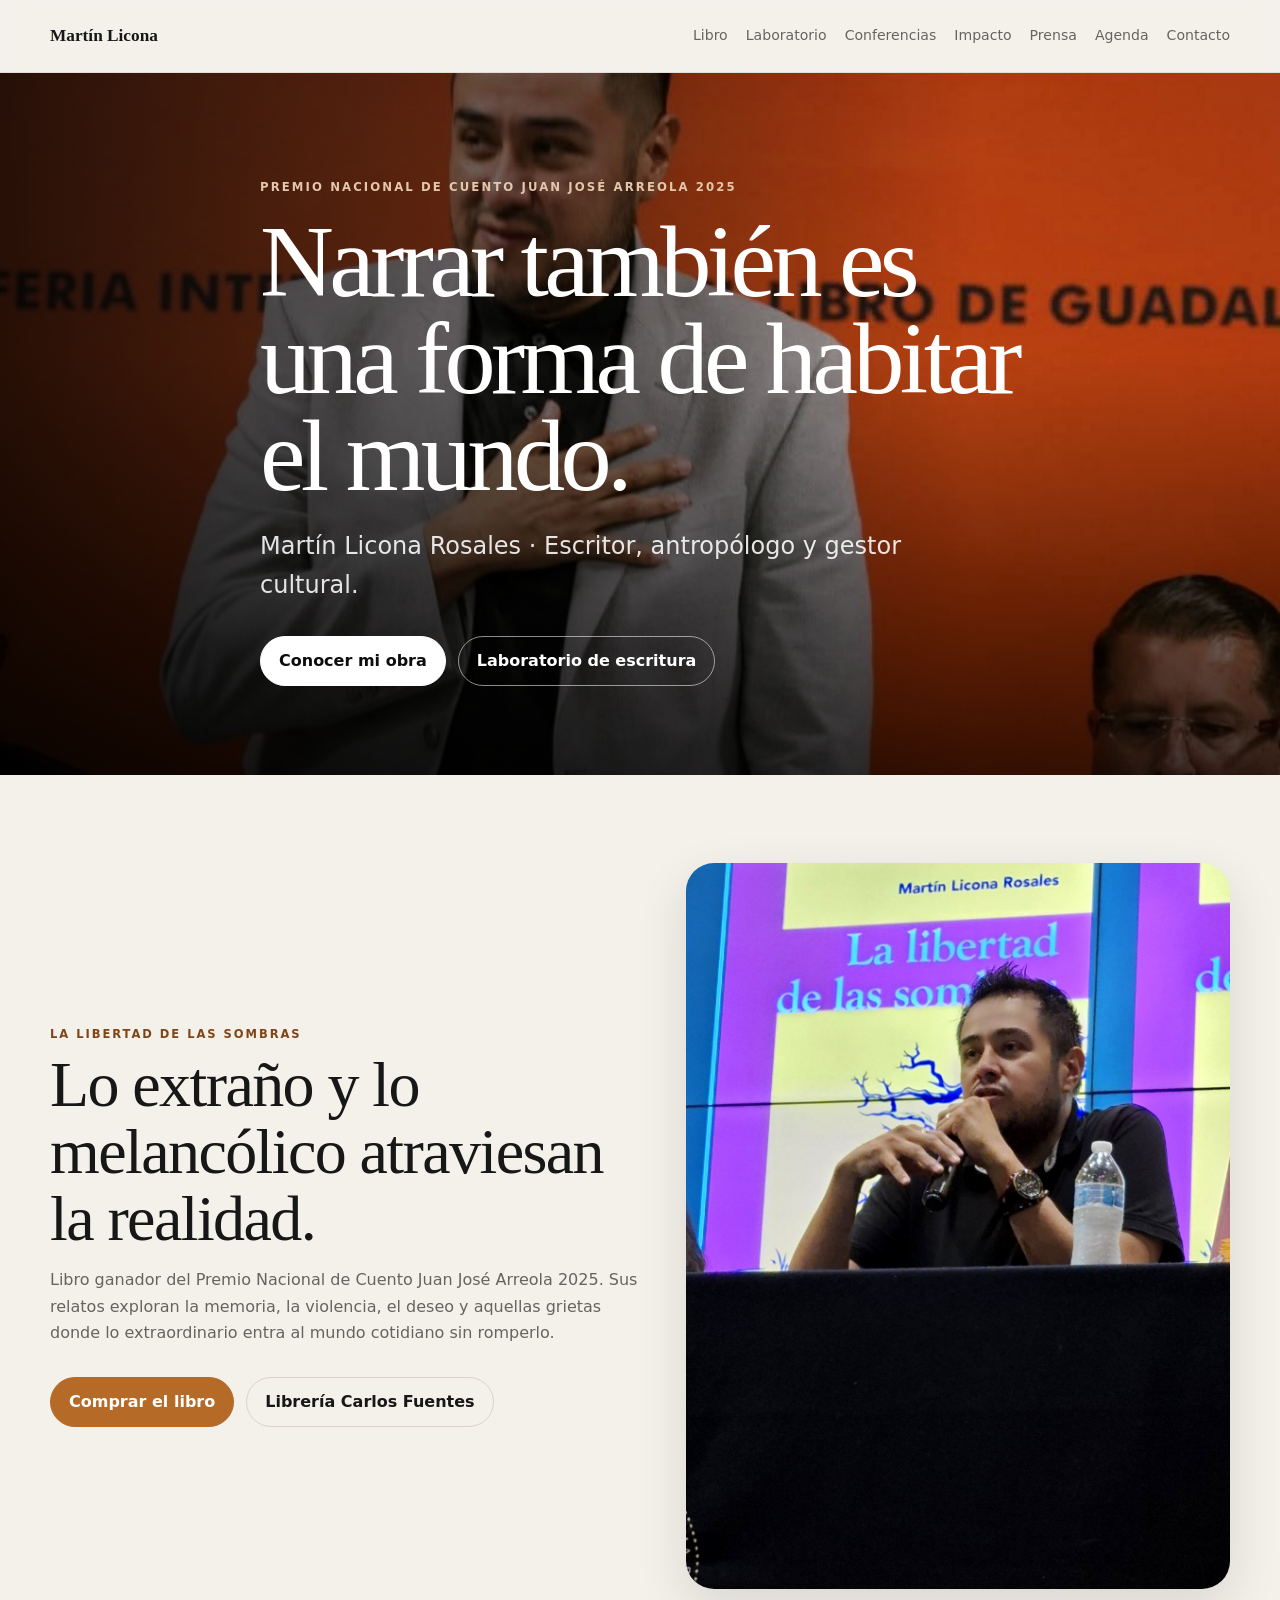
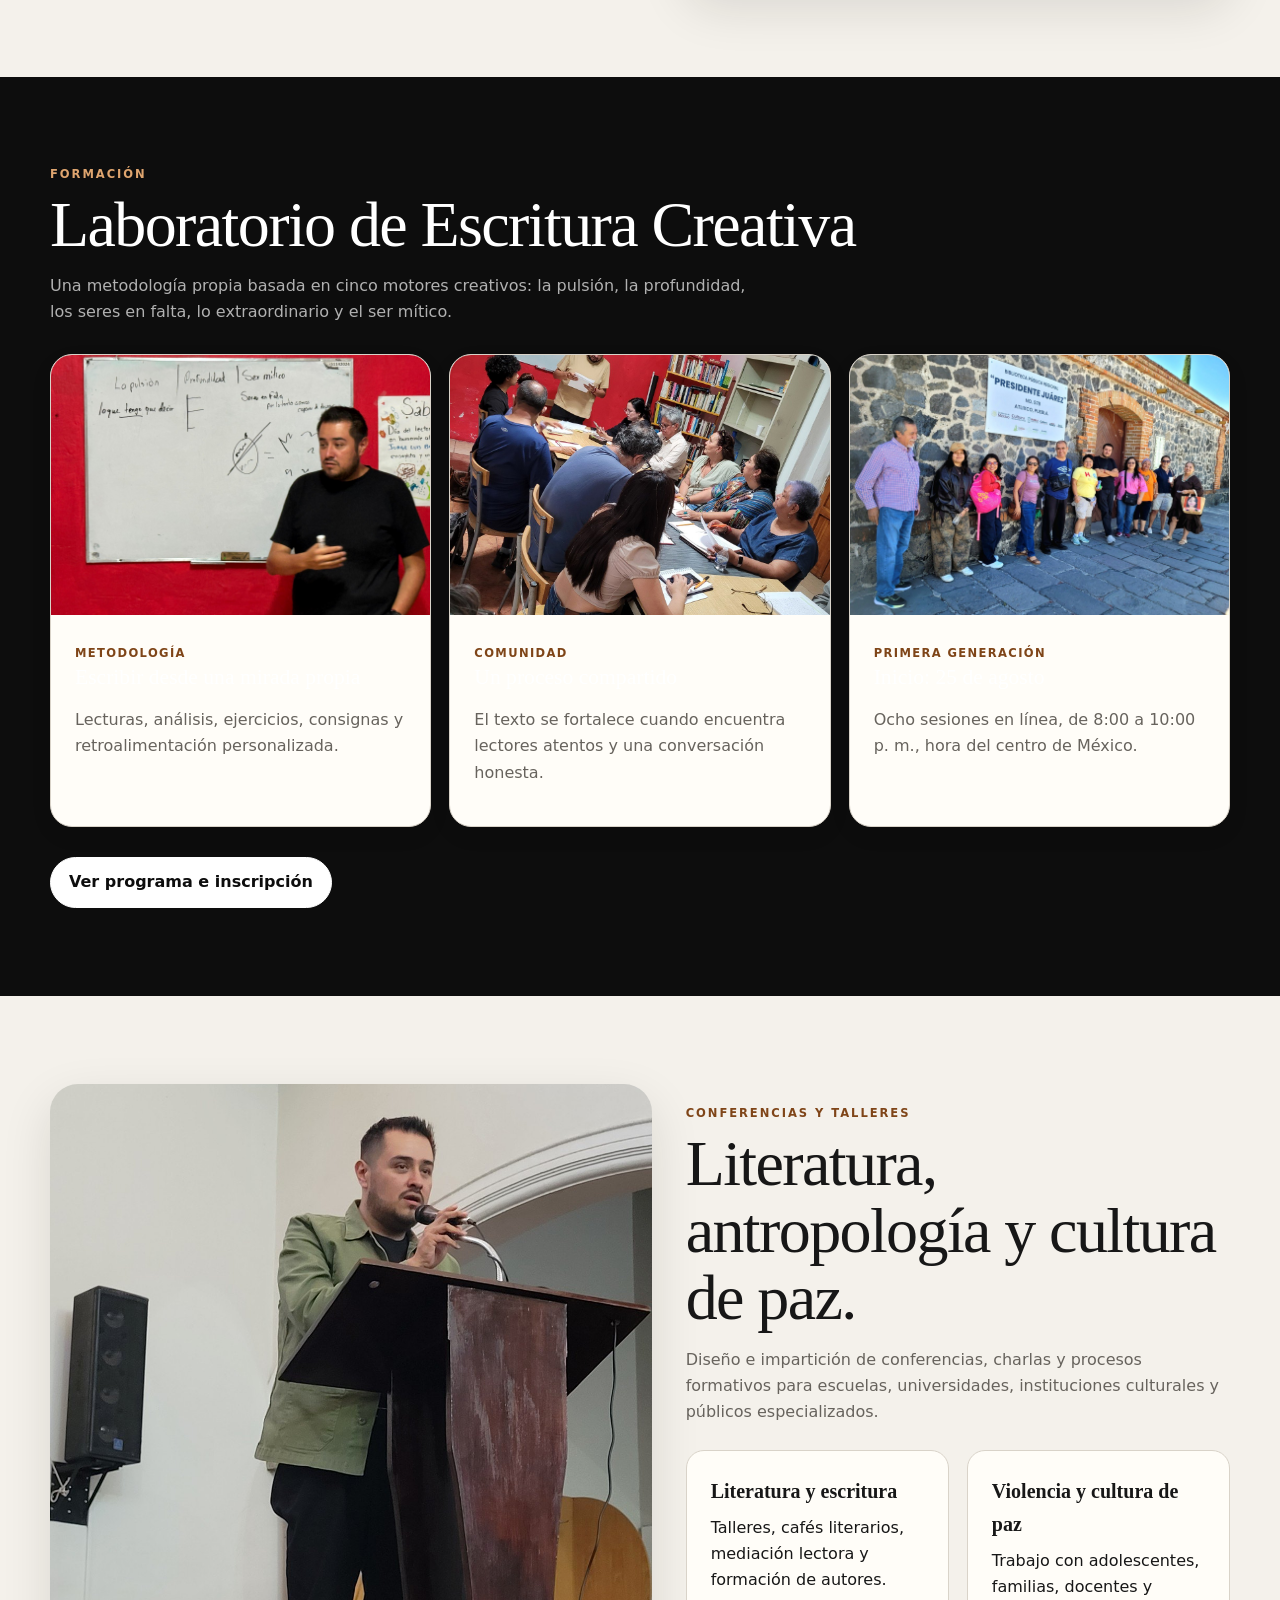
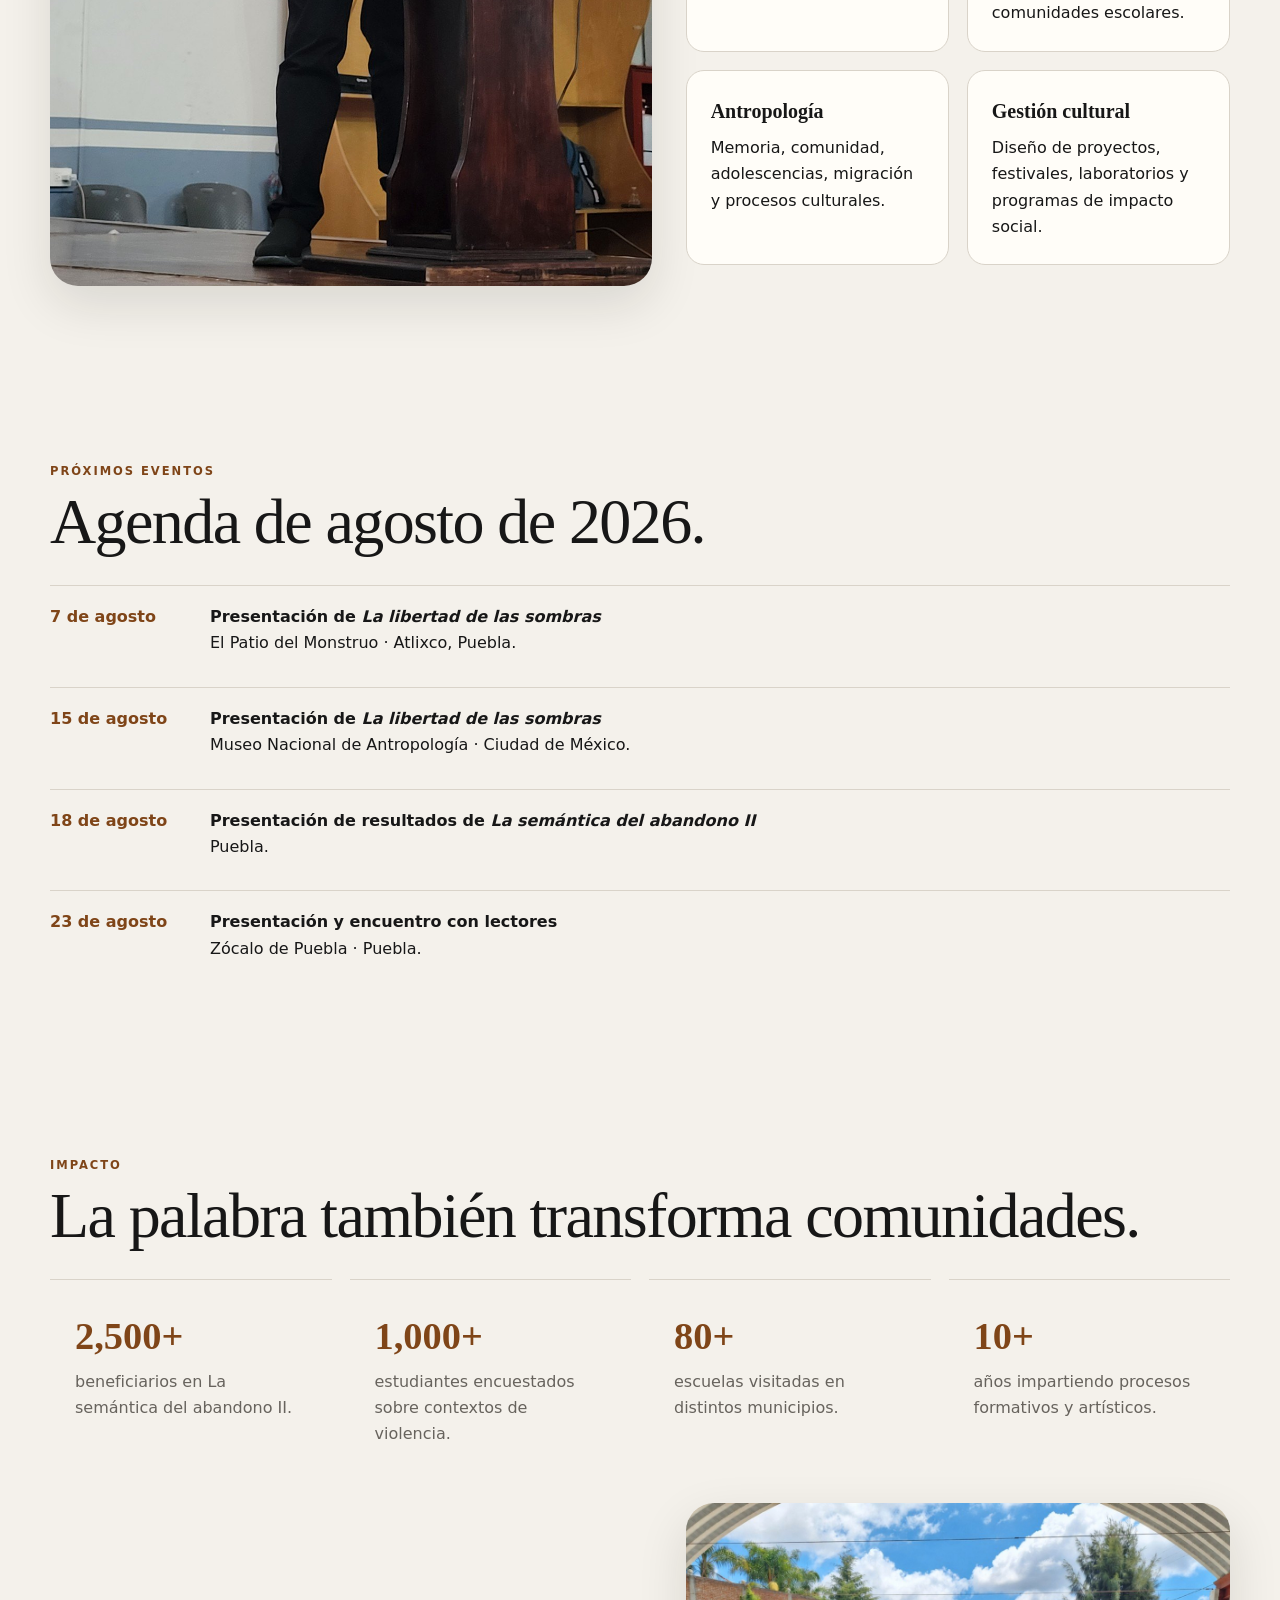
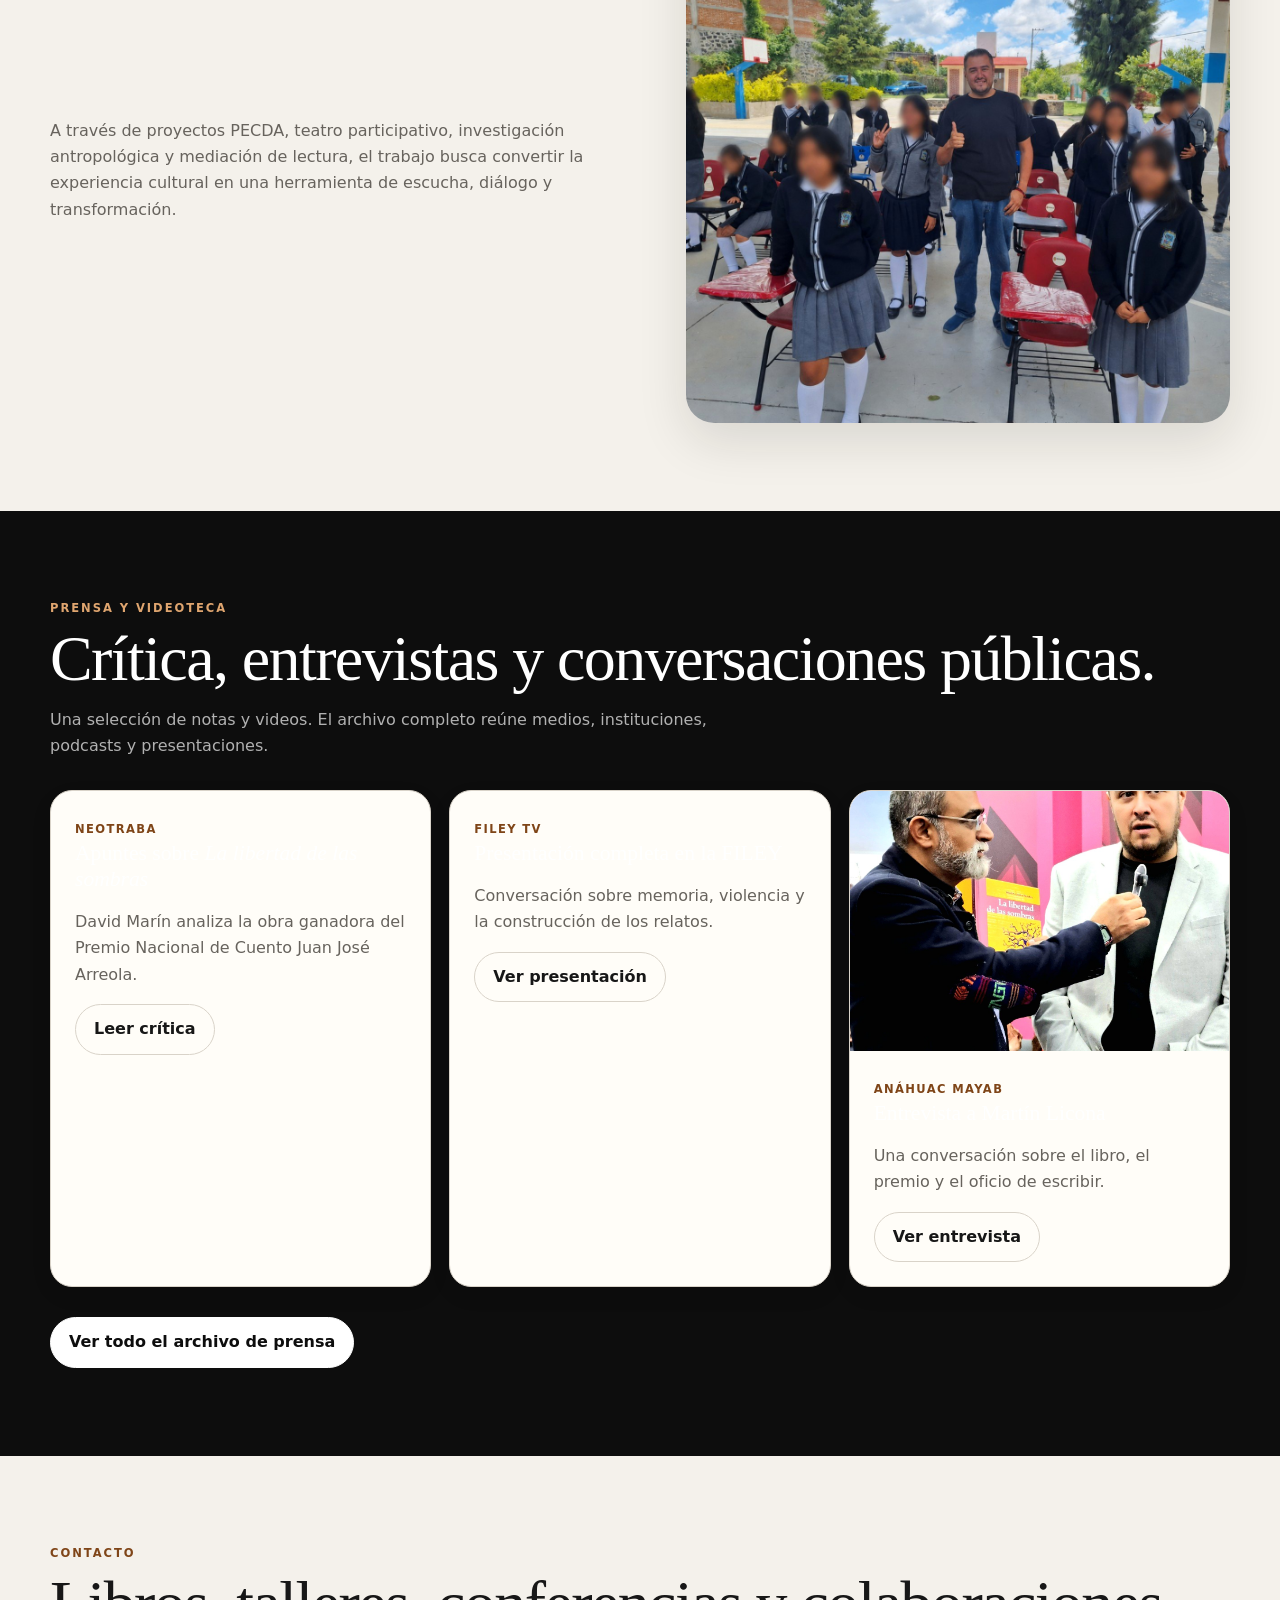
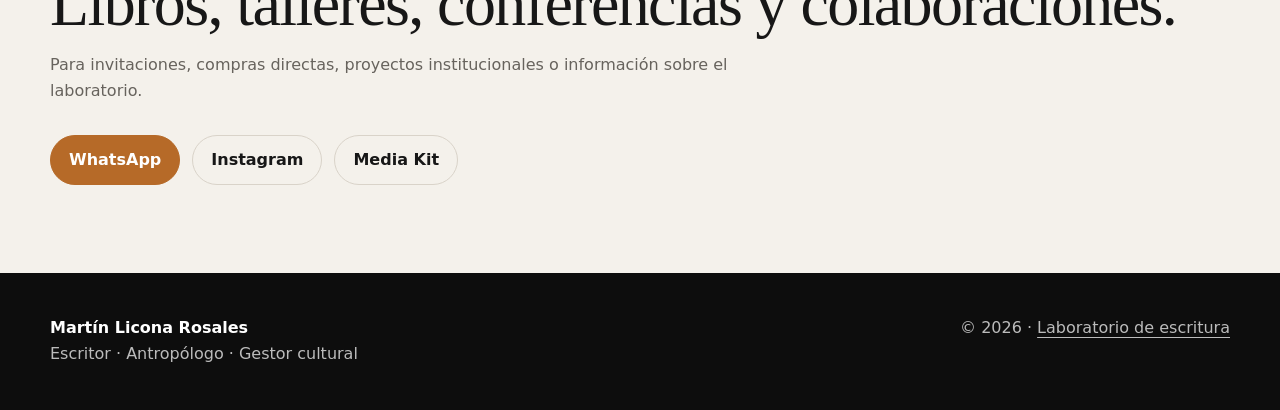
==== commit aca88157: "Add files via upload" ====
--- a/index.html
+++ b/index.html
@@ -17,7 +17,7 @@
 <meta property="og:title" content="Martín Licona | Narrar también es una forma de habitar el mundo">
 <meta property="og:description" content="Escritor, antropólogo y gestor cultural. Autor de La libertad de las sombras.">
 <meta property="og:url" content="https://martinlicona.com/">
-<meta property="og:image" content="https://martinlicona.com/images/hero-fil.jpg">
+<meta property="og:image" content="https://martinlicona.com/hero-fil.jpg">
 
 <script async src="https://www.googletagmanager.com/gtag/js?id=G-5NNXHSB6NN"></script>
 <script>
@@ -34,7 +34,7 @@
   "name":"Martín Licona Rosales",
   "alternateName":"Martín Licona",
   "url":"https://martinlicona.com/",
-  "image":"https://martinlicona.com/images/hero-fil.jpg",
+  "image":"https://martinlicona.com/hero-fil.jpg",
   "jobTitle":["Escritor","Antropólogo","Gestor cultural"],
   "award":"Premio Nacional de Cuento Juan José Arreola 2025"
 }
@@ -51,15 +51,15 @@
       <a href="/laboratorio.html">Laboratorio</a>
       <a href="#conferencias">Conferencias</a>
       <a href="#impacto">Impacto</a>
-      <a href="#prensa">Prensa</a>
-      <a href="#contacto">Contacto</a>
+      <a href="/prensa.html">Prensa</a>
+      <a href="#eventos">Agenda</a><a href="#contacto">Contacto</a>
     </nav>
   </div>
 </header>
 
 <main>
 <section class="hero">
-  <img src="/images/hero-fil.jpg" alt="Martín Licona en la Feria Internacional del Libro de Guadalajara">
+  <img src="/hero-fil.jpg" alt="Martín Licona en la Feria Internacional del Libro de Guadalajara">
   <div class="container hero-content">
     <p class="eyebrow">Premio Nacional de Cuento Juan José Arreola 2025</p>
     <h1>Narrar también es una forma de habitar el mundo.</h1>
@@ -82,7 +82,7 @@
         <a class="btn soft" href="https://www.libreriacarlosfuentes.mx/es/producto/libertad-de-las-sombras-la" target="_blank" rel="noopener">Librería Carlos Fuentes</a>
       </div>
     </div>
-    <img src="/images/libro-presentacion.jpg" alt="Martín Licona presenta La libertad de las sombras">
+    <img src="/libro-presentacion.jpg" alt="Martín Licona presenta La libertad de las sombras">
   </div>
 </section>
 
@@ -93,15 +93,15 @@
     <p class="section-intro">Una metodología propia basada en cinco motores creativos: la pulsión, la profundidad, los seres en falta, lo extraordinario y el ser mítico.</p>
     <div class="grid-3" style="margin-top:28px">
       <article class="card">
-        <img src="/images/laboratorio-pizarron.jpg" alt="Martín Licona explica su metodología frente al pizarrón">
+        <img src="/laboratorio-pizarron.jpg" alt="Martín Licona explica su metodología frente al pizarrón">
         <div class="card-body"><span class="meta">Metodología</span><h3>Escribir desde una mirada propia</h3><p>Lecturas, análisis, ejercicios, consignas y retroalimentación personalizada.</p></div>
       </article>
       <article class="card">
-        <img src="/images/laboratorio-grupo.jpg" alt="Participantes del taller de escritura">
+        <img src="/laboratorio-grupo.jpg" alt="Participantes del taller de escritura">
         <div class="card-body"><span class="meta">Comunidad</span><h3>Un proceso compartido</h3><p>El texto se fortalece cuando encuentra lectores atentos y una conversación honesta.</p></div>
       </article>
       <article class="card">
-        <img src="/images/laboratorio-biblioteca.jpg" alt="Grupo de participantes en una biblioteca">
+        <img src="/laboratorio-biblioteca.jpg" alt="Grupo de participantes en una biblioteca">
         <div class="card-body"><span class="meta">Primera generación</span><h3>Inicio: 25 de agosto</h3><p>Ocho sesiones en línea, de 8:00 a 10:00 p. m., hora del centro de México.</p></div>
       </article>
     </div>
@@ -113,7 +113,7 @@
 
 <section class="section" id="conferencias">
   <div class="container split reveal">
-    <img src="/images/conferencia-atril.jpg" alt="Martín Licona ofrece una conferencia">
+    <img src="/conferencia-atril.jpg" alt="Martín Licona ofrece una conferencia">
     <div>
       <p class="kicker">Conferencias y talleres</p>
       <h2>Literatura, antropología y cultura de paz.</h2>
@@ -128,6 +128,35 @@
   </div>
 </section>
 
+<section class="section" id="eventos">
+  <div class="container reveal">
+    <div class="section-head">
+      <div>
+        <p class="kicker">Próximos eventos</p>
+        <h2>Agenda de agosto de 2026.</h2>
+      </div>
+    </div>
+    <div class="timeline">
+      <article>
+        <strong>7 de agosto</strong>
+        <span><b>Presentación de <em>La libertad de las sombras</em></b><br>El Patio del Monstruo · Atlixco, Puebla.</span>
+      </article>
+      <article>
+        <strong>15 de agosto</strong>
+        <span><b>Presentación de <em>La libertad de las sombras</em></b><br>Museo Nacional de Antropología · Ciudad de México.</span>
+      </article>
+      <article>
+        <strong>18 de agosto</strong>
+        <span><b>Presentación de resultados de <em>La semántica del abandono II</em></b><br>Puebla.</span>
+      </article>
+      <article>
+        <strong>23 de agosto</strong>
+        <span><b>Presentación y encuentro con lectores</b><br>Zócalo de Puebla · Puebla.</span>
+      </article>
+    </div>
+  </div>
+</section>
+
 <section class="section" id="impacto">
   <div class="container reveal">
     <div class="section-head">
@@ -146,7 +175,7 @@
       <div>
         <p class="section-intro">A través de proyectos PECDA, teatro participativo, investigación antropológica y mediación de lectura, el trabajo busca convertir la experiencia cultural en una herramienta de escucha, diálogo y transformación.</p>
       </div>
-      <img src="/images/impacto-escuela.jpg" alt="Martín Licona durante una actividad con estudiantes">
+      <img src="/impacto-escuela.jpg" alt="Martín Licona durante una actividad con estudiantes">
     </div>
   </div>
 </section>
@@ -155,14 +184,40 @@
   <div class="container reveal">
     <div class="section-head">
       <div>
-        <p class="kicker">Prensa</p>
-        <h2>Conversaciones, entrevistas y crítica.</h2>
+        <p class="kicker">Prensa y videoteca</p>
+        <h2>Crítica, entrevistas y conversaciones públicas.</h2>
+        <p class="section-intro">Una selección de notas y videos. El archivo completo reúne medios, instituciones, podcasts y presentaciones.</p>
       </div>
     </div>
     <div class="grid-3">
-      <article class="card"><div class="card-body"><span class="meta">NEOTRABA</span><h3>Apuntes sobre La libertad de las sombras</h3><p>David Marín analiza la obra ganadora del Premio Juan José Arreola.</p><a class="btn soft" href="https://neotraba.com/apuntes-sobre-la-libertad-de-las-sombras-martin-licona/" target="_blank" rel="noopener">Leer nota</a></div></article>
-      <article class="card"><div class="card-body"><span class="meta">FILEY</span><h3>Violencia y belleza en La libertad de las sombras</h3><p>Presentación y conversación en la Feria Internacional de la Lectura Yucatán.</p><a class="btn soft" href="https://filey.org/blog/prensa/violencia-y-belleza-en-la-libertad-de-las-sombras/" target="_blank" rel="noopener">Leer nota</a></div></article>
-      <article class="card"><img src="/images/prensa-entrevista.jpg" alt="Entrevista a Martín Licona"><div class="card-body"><span class="meta">Entrevistas</span><h3>Una obra en conversación</h3><p>Videos, podcasts y apariciones en medios.</p><a class="btn soft" href="https://youtu.be/drm-K2Q61ug" target="_blank" rel="noopener">Ver entrevista</a></div></article>
+      <article class="card">
+        <div class="card-body">
+          <span class="meta">NEOTRABA</span>
+          <h3>Apuntes sobre <em>La libertad de las sombras</em></h3>
+          <p>David Marín analiza la obra ganadora del Premio Nacional de Cuento Juan José Arreola.</p>
+          <a class="btn soft" href="https://neotraba.com/apuntes-sobre-la-libertad-de-las-sombras-martin-licona/" target="_blank" rel="noopener">Leer crítica</a>
+        </div>
+      </article>
+      <article class="card">
+        <div class="card-body">
+          <span class="meta">FILEY TV</span>
+          <h3>Presentación completa en la FILEY</h3>
+          <p>Conversación sobre memoria, violencia y la construcción de los relatos.</p>
+          <a class="btn soft" href="https://www.youtube.com/live/K5e3qRDDuYQ" target="_blank" rel="noopener">Ver presentación</a>
+        </div>
+      </article>
+      <article class="card">
+        <img src="/prensa-entrevista.jpg" alt="Entrevista a Martín Licona">
+        <div class="card-body">
+          <span class="meta">Anáhuac Mayab</span>
+          <h3>Entrevista a Martín Licona</h3>
+          <p>Una conversación sobre el libro, el premio y el oficio de escribir.</p>
+          <a class="btn soft" href="https://youtu.be/drm-K2Q61ug" target="_blank" rel="noopener">Ver entrevista</a>
+        </div>
+      </article>
+    </div>
+    <div class="actions">
+      <a class="btn light" href="/prensa.html">Ver todo el archivo de prensa</a>
     </div>
   </div>
 </section>
@@ -175,7 +230,7 @@
     <div class="actions">
       <a class="btn accent" href="https://wa.me/522224740583" target="_blank" rel="noopener">WhatsApp</a>
       <a class="btn soft" href="https://www.instagram.com/martin_licona" target="_blank" rel="noopener">Instagram</a>
-      <a class="btn soft" href="/MEDIA%20KIT%20MLR.pdf" target="_blank" rel="noopener">Media Kit</a>
+      <a class="btn soft" href="/KIT%20DE%20PRENSA%20MLR.pdf" target="_blank" rel="noopener">Media Kit</a>
     </div>
   </div>
 </section>
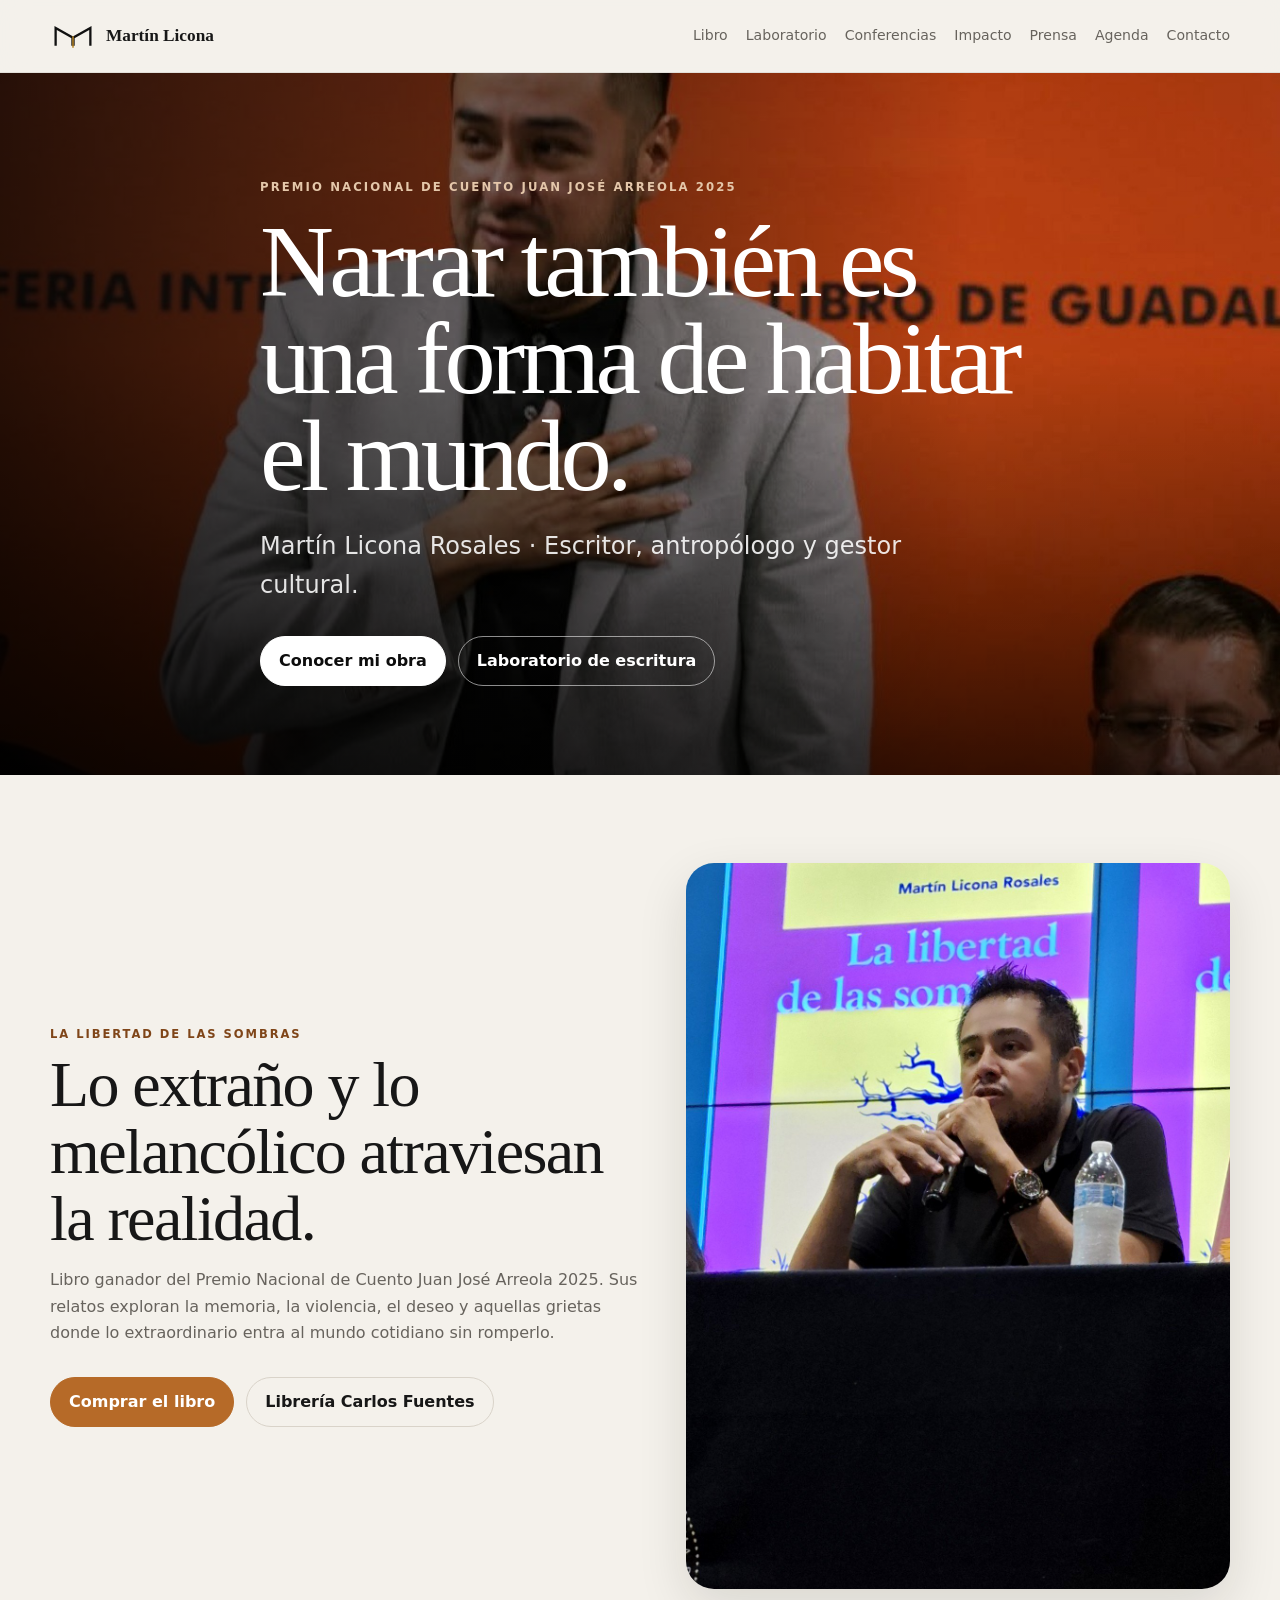
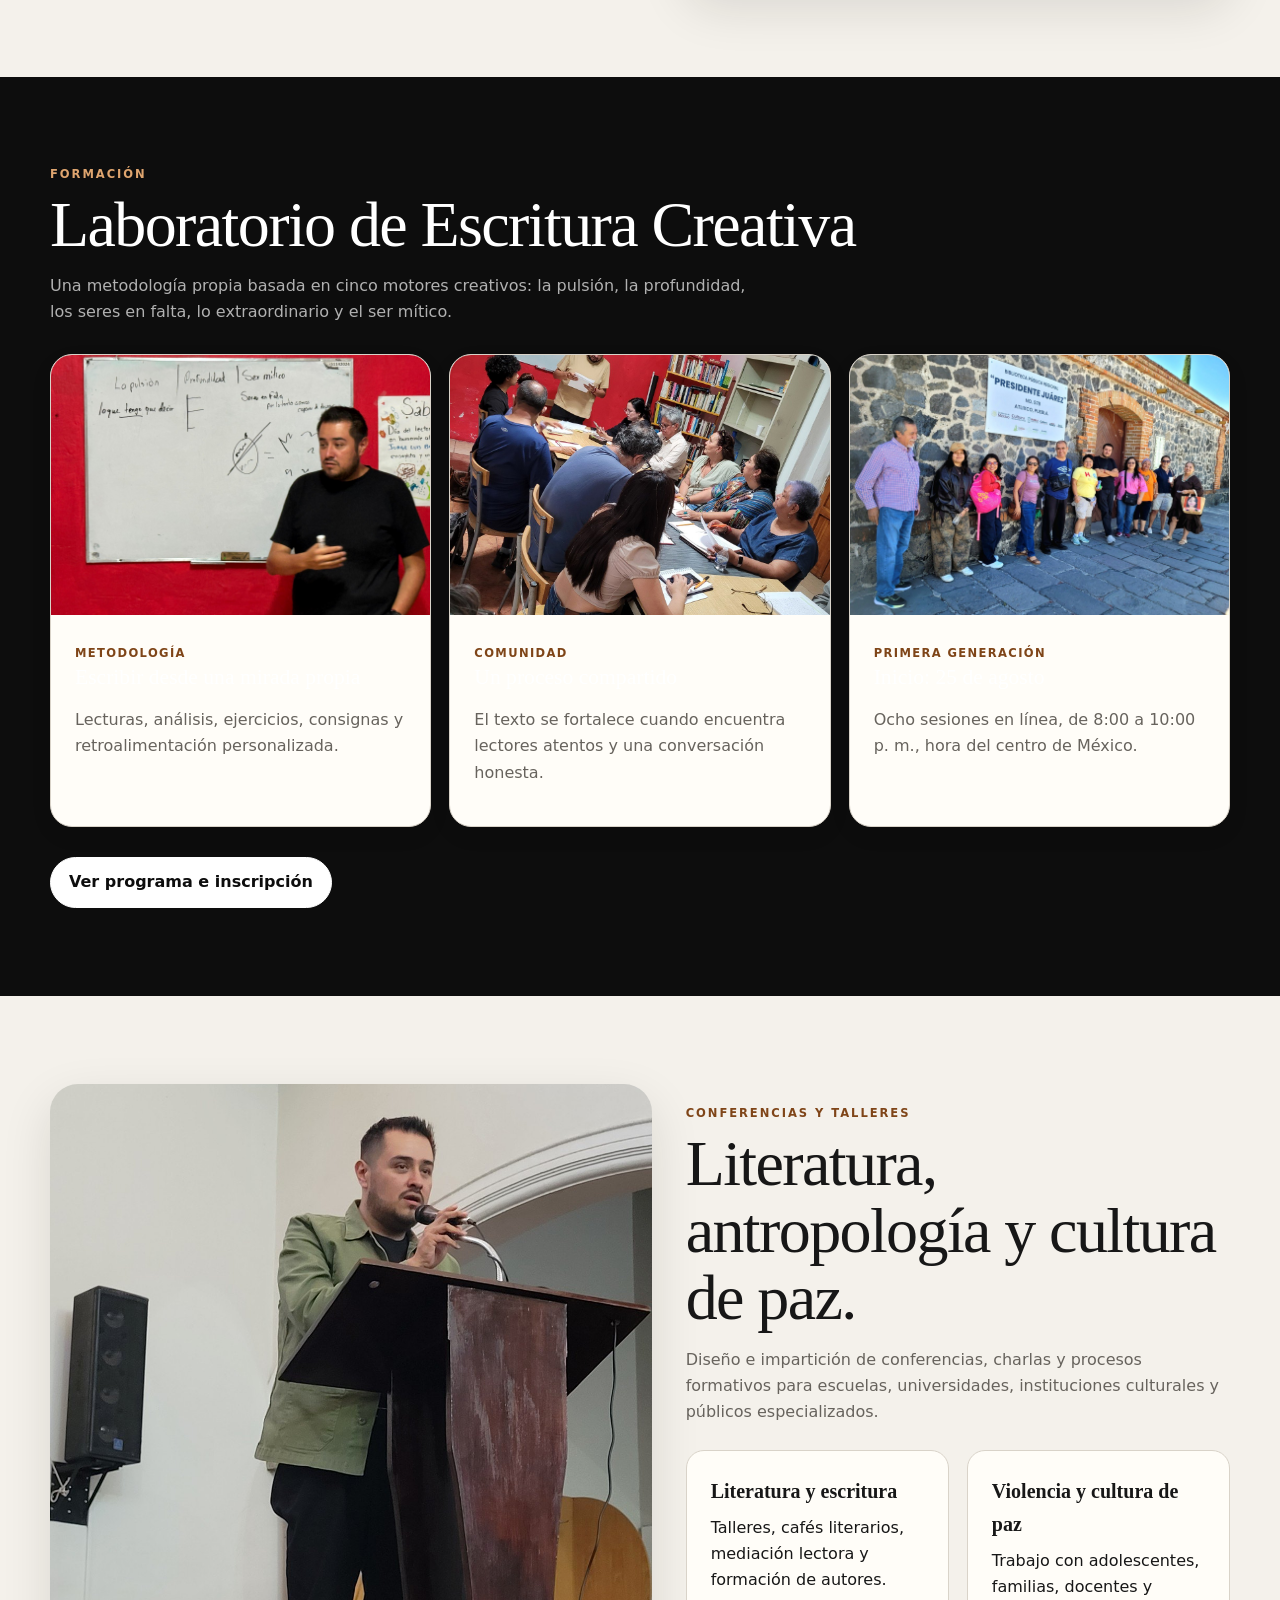
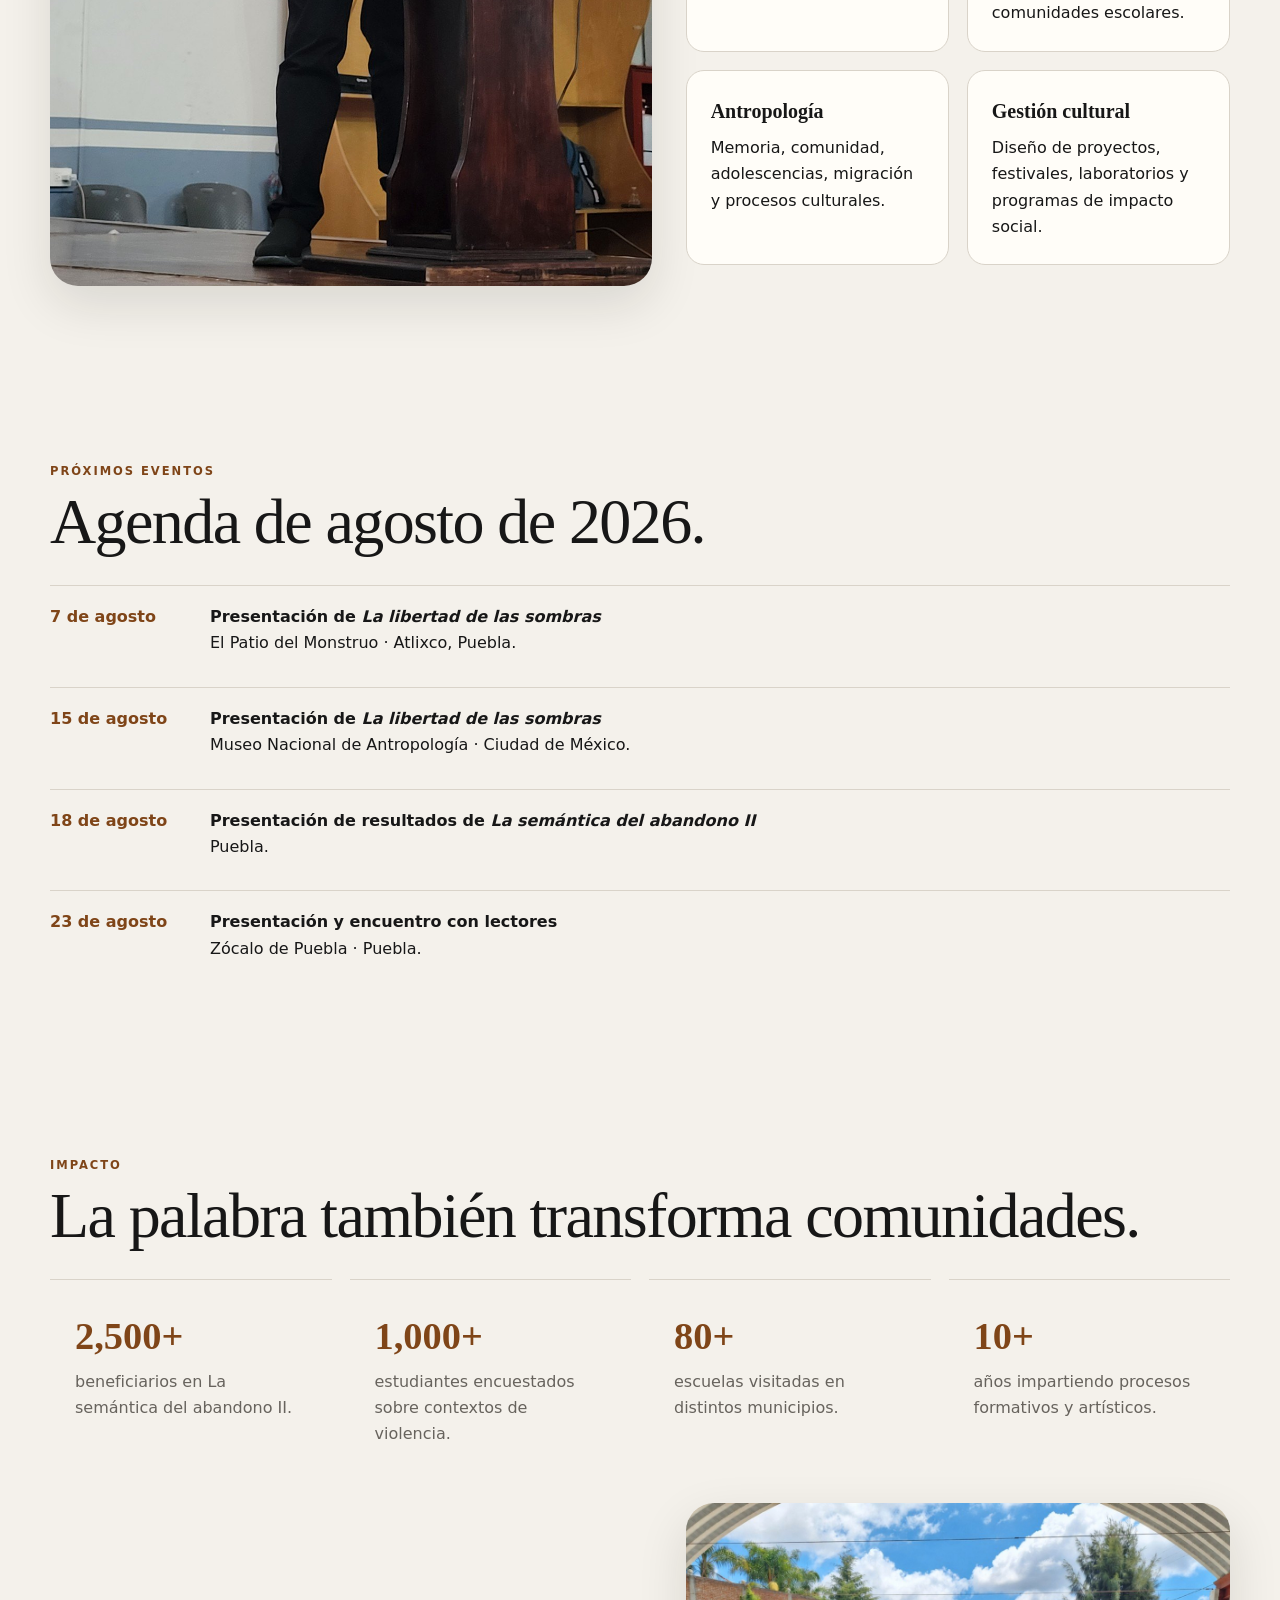
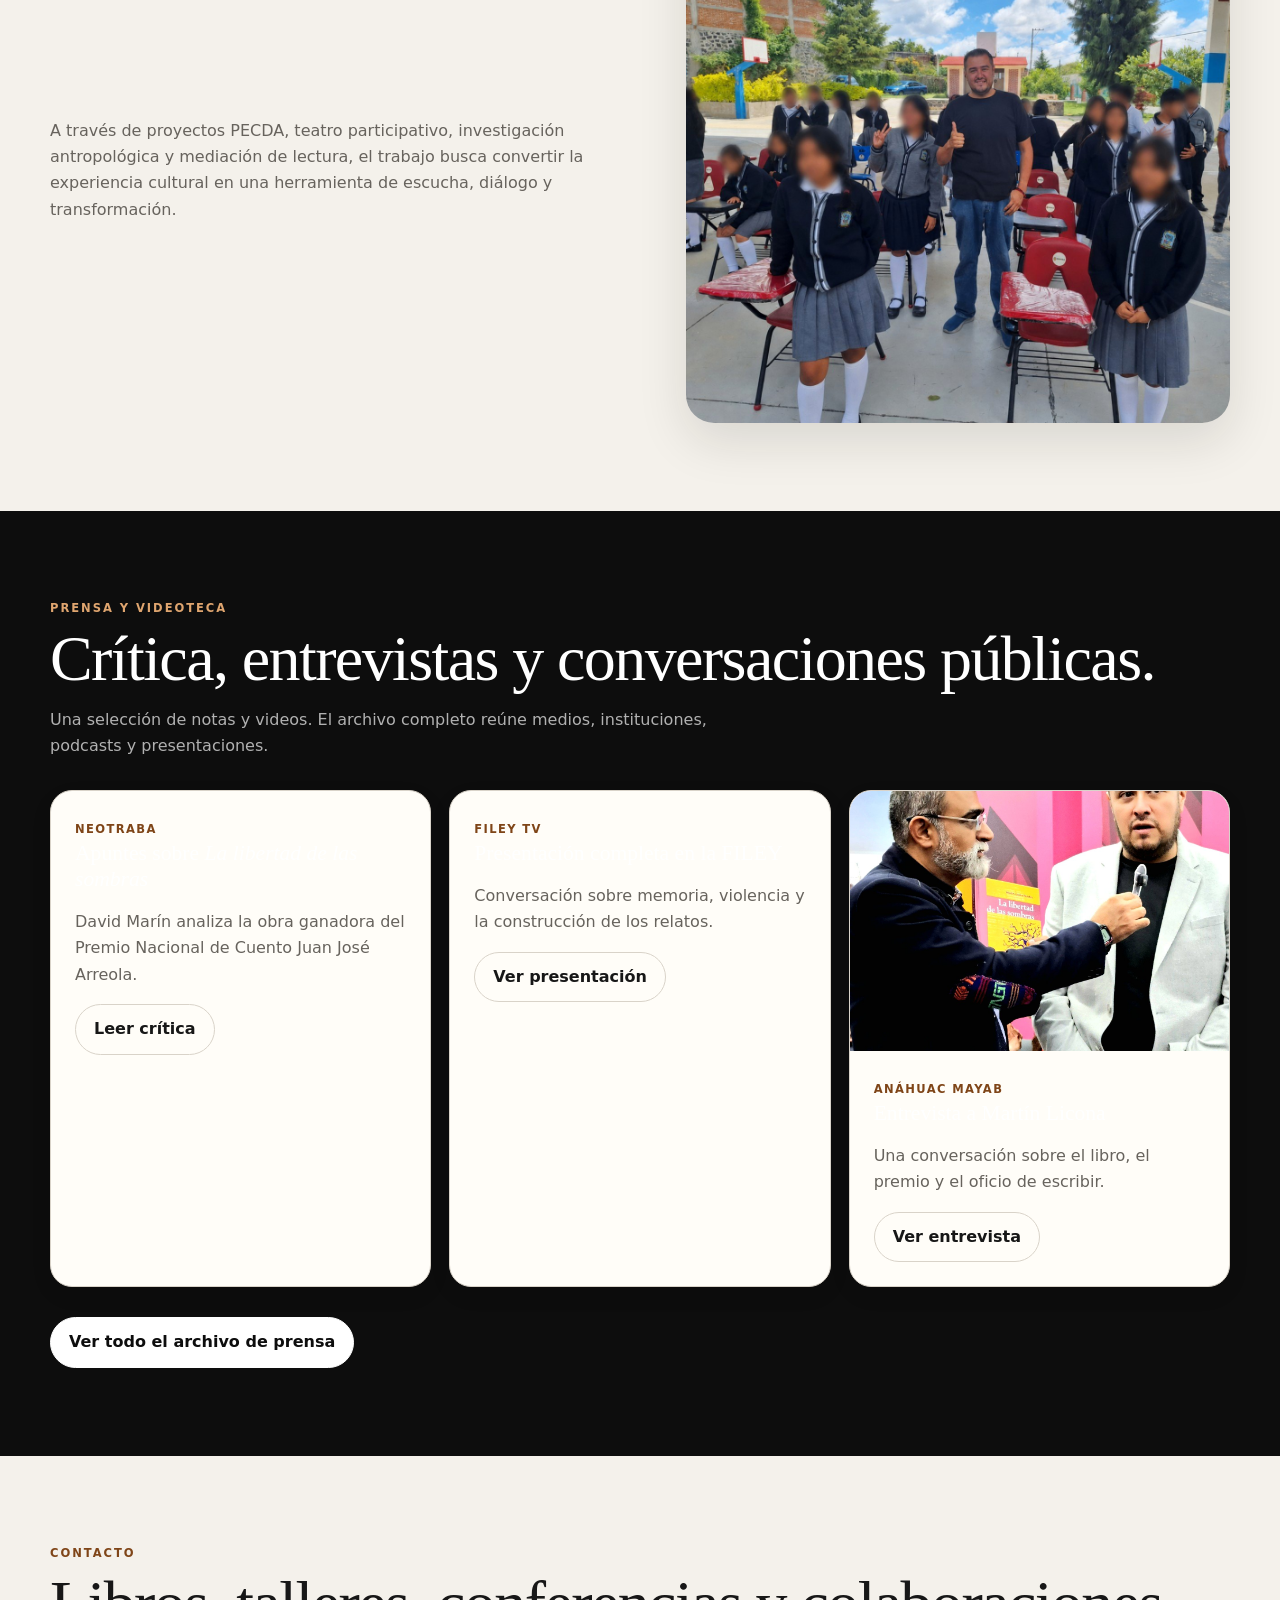
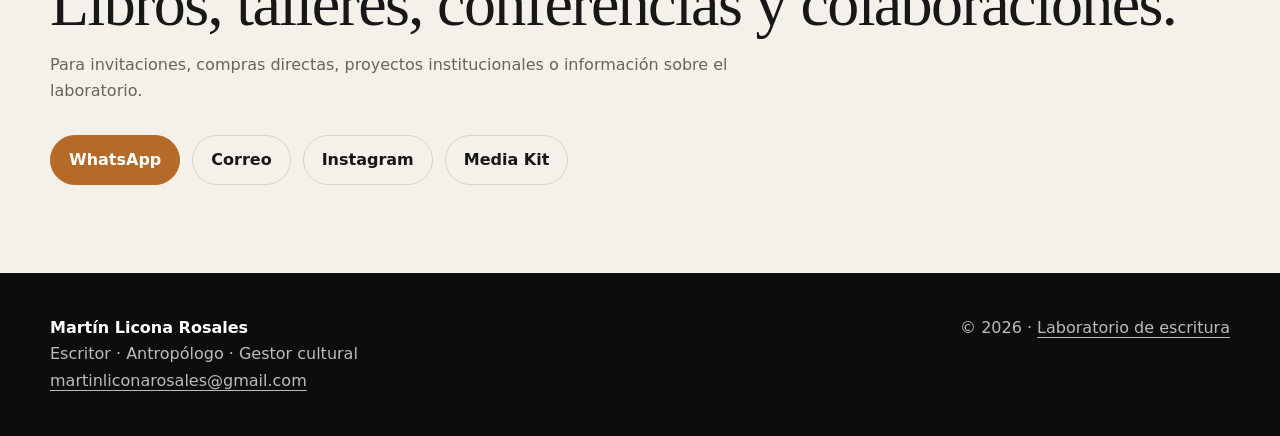
==== commit 678b9902: "Add files via upload" ====
--- a/index.html
+++ b/index.html
@@ -9,7 +9,7 @@
 <meta name="robots" content="index, follow, max-image-preview:large">
 <link rel="canonical" href="https://martinlicona.com/">
 <link rel="icon" href="/favicon.svg" type="image/svg+xml">
-<link rel="stylesheet" href="/style.css">
+<link rel="stylesheet" href="/style.css?v=20260730">
 
 <meta property="og:type" content="website">
 <meta property="og:locale" content="es_MX">
@@ -44,7 +44,7 @@
 
 <header class="site-header">
   <div class="container nav">
-    <a class="brand" href="/">Martín Licona</a>
+    <a class="brand" href="/" aria-label="Martín Licona, inicio"><img src="/logo-martin-licona.svg" alt="" width="48" height="32"><span>Martín Licona</span></a>
     <button class="menu-toggle" aria-label="Abrir menú">Menú</button>
     <nav class="nav-links" aria-label="Navegación principal">
       <a href="#libro">Libro</a>
@@ -229,7 +229,7 @@
     <p class="section-intro">Para invitaciones, compras directas, proyectos institucionales o información sobre el laboratorio.</p>
     <div class="actions">
       <a class="btn accent" href="https://wa.me/522224740583" target="_blank" rel="noopener">WhatsApp</a>
-      <a class="btn soft" href="https://www.instagram.com/martin_licona" target="_blank" rel="noopener">Instagram</a>
+      <a class="btn soft" href="mailto:martinliconarosales@gmail.com">Correo</a><a class="btn soft" href="https://www.instagram.com/martin_licona" target="_blank" rel="noopener">Instagram</a>
       <a class="btn soft" href="/KIT%20DE%20PRENSA%20MLR.pdf" target="_blank" rel="noopener">Media Kit</a>
     </div>
   </div>
@@ -238,11 +238,11 @@
 
 <footer class="footer">
   <div class="container footer-row">
-    <div><strong>Martín Licona Rosales</strong><br>Escritor · Antropólogo · Gestor cultural</div>
+    <div><strong>Martín Licona Rosales</strong><br>Escritor · Antropólogo · Gestor cultural<br><a href="mailto:martinliconarosales@gmail.com">martinliconarosales@gmail.com</a></div>
     <div>© <span data-year></span> · <a href="/laboratorio.html">Laboratorio de escritura</a></div>
   </div>
 </footer>
 
-<script src="/script.js"></script>
+<script src="/script.js?v=20260730"></script>
 </body>
 </html>
--- a/style.css
+++ b/style.css
@@ -430,3 +430,36 @@
   .timeline article{grid-template-columns:1fr;gap:4px}
   .section-head{align-items:flex-start;flex-direction:column}
 }
+
+/* Identidad definitiva Martín Licona */
+.brand{
+  display:inline-flex;
+  align-items:center;
+  gap:10px;
+  font-family:Georgia,"Times New Roman",serif;
+  font-size:1.08rem;
+  font-weight:700;
+}
+.brand img{
+  width:46px;
+  height:32px;
+  object-fit:contain;
+  flex:none;
+}
+.email-note{
+  margin:18px 0 0;
+  color:rgba(255,255,255,.78);
+  font-size:.96rem;
+}
+.email-note a{
+  color:#E5B56E;
+  text-decoration:underline;
+  text-underline-offset:4px;
+}
+.footer a{
+  color:inherit;
+}
+@media(max-width:640px){
+  .brand span{font-size:.98rem}
+  .brand img{width:40px}
+}
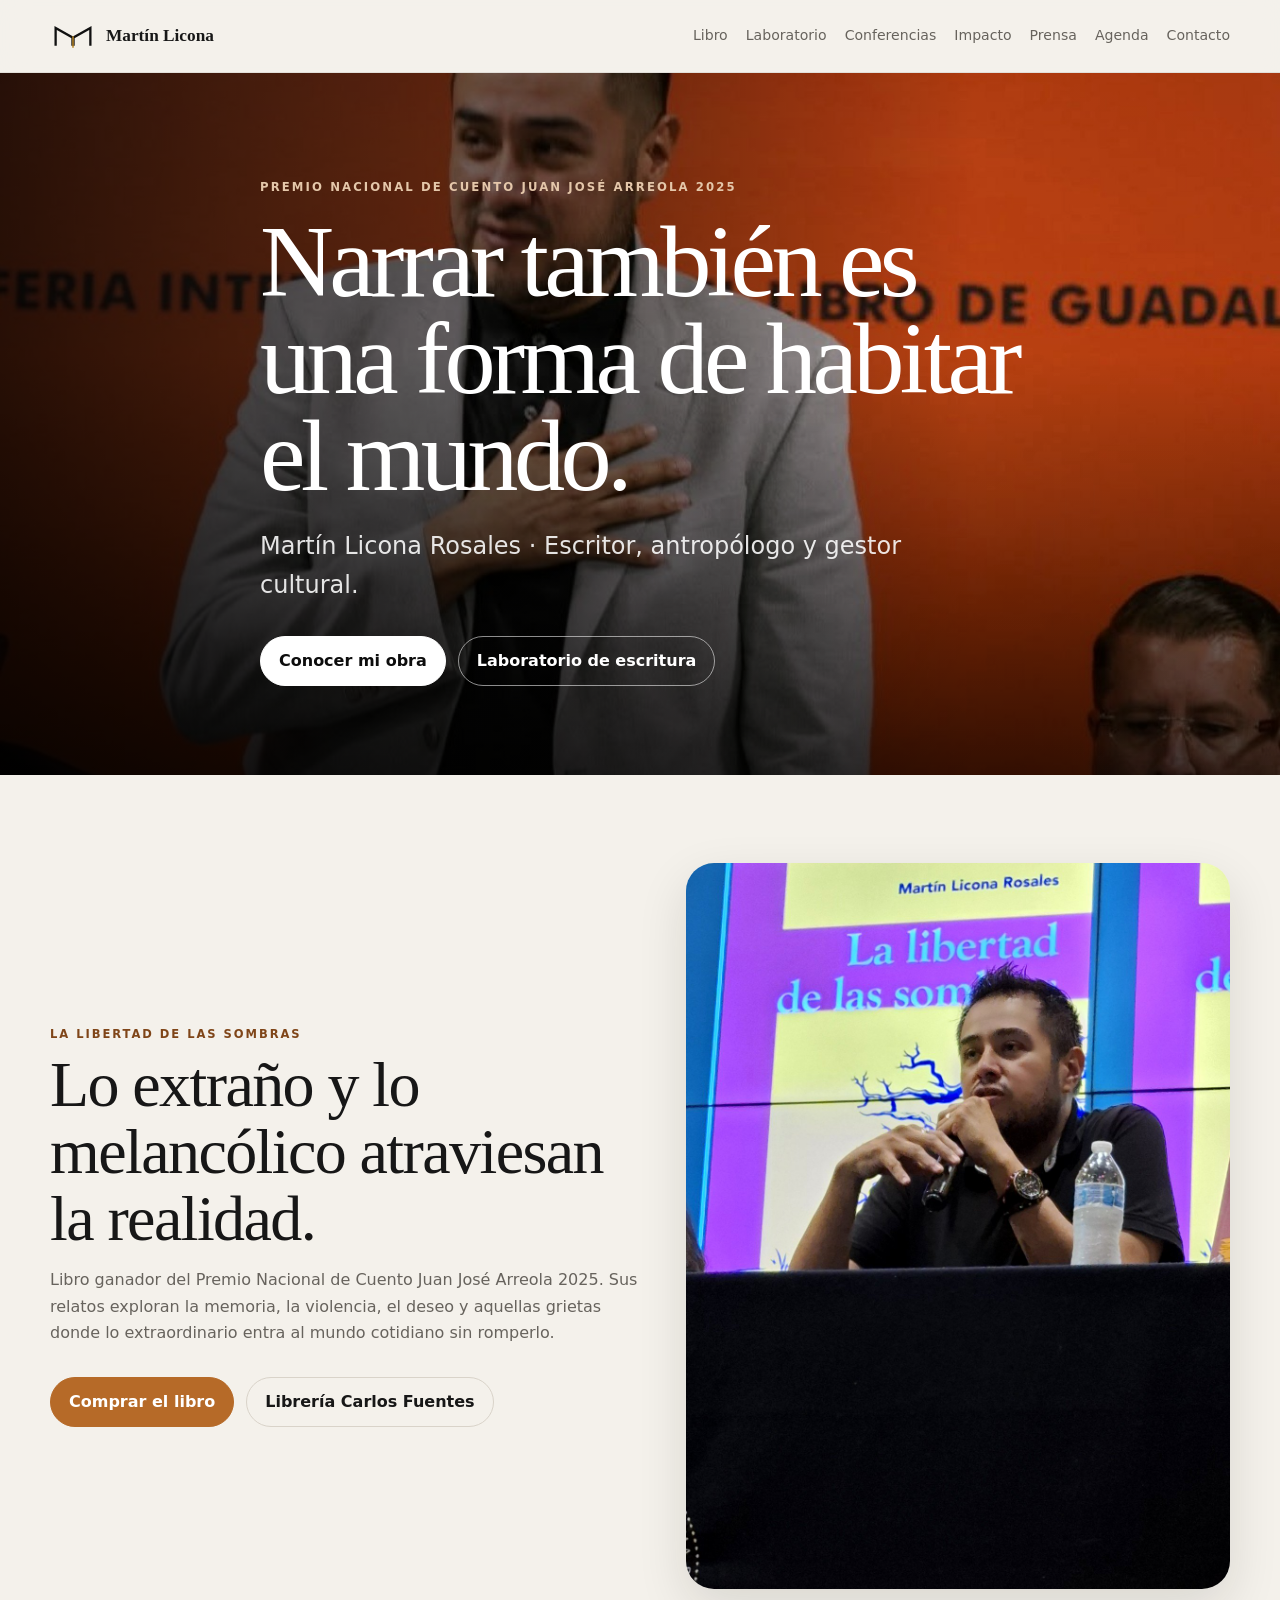
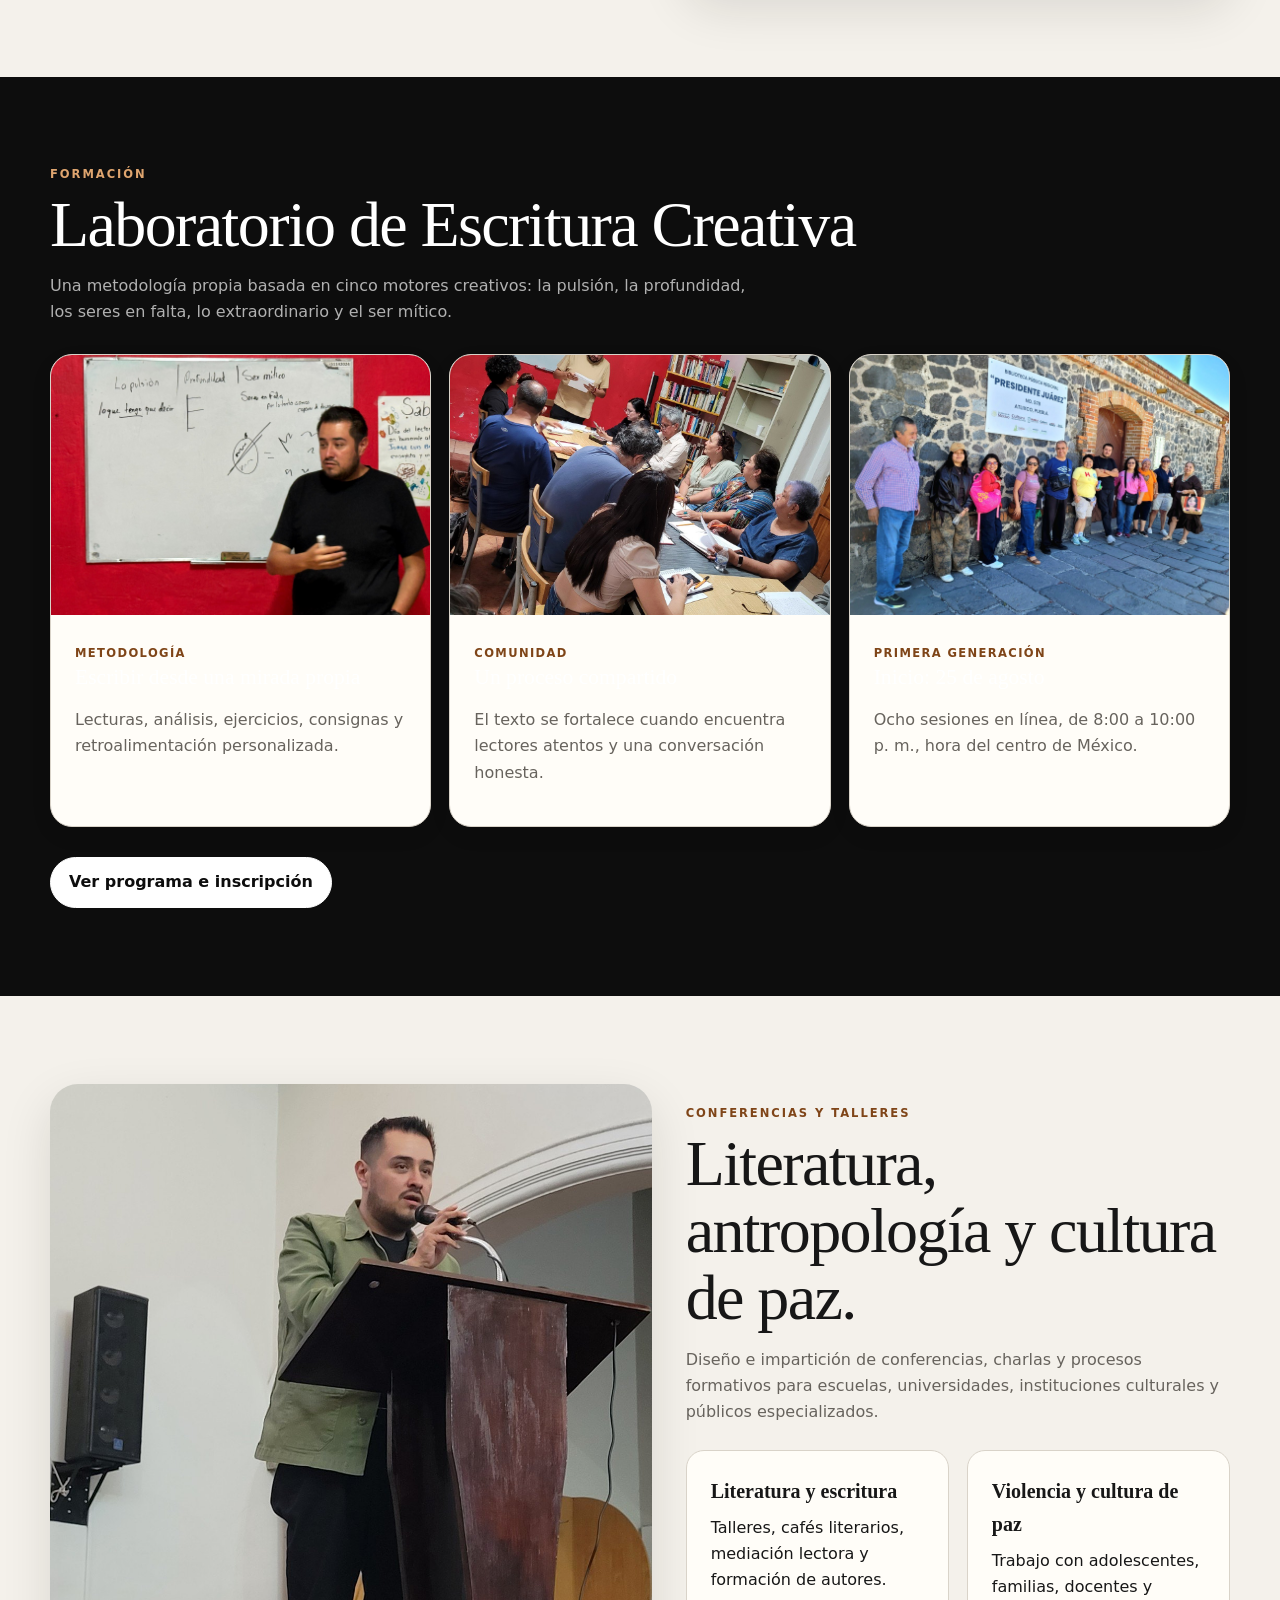
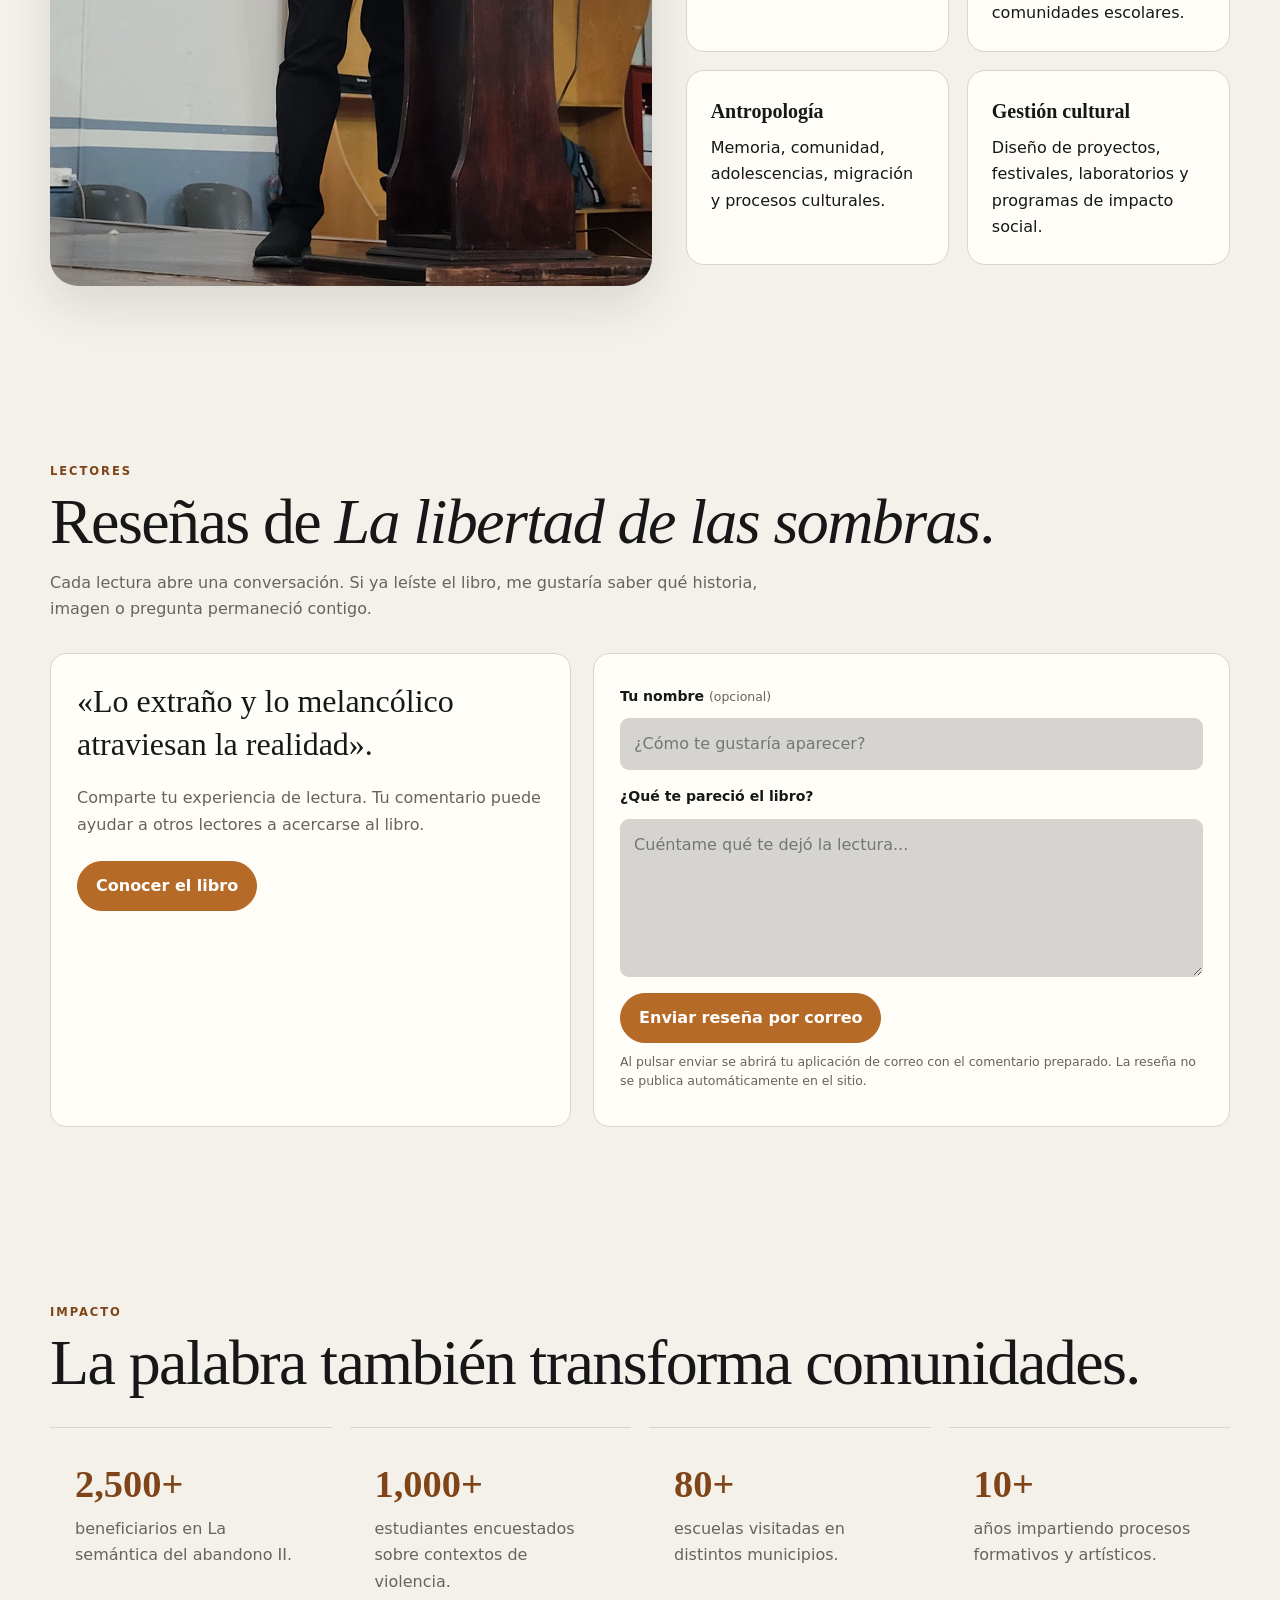
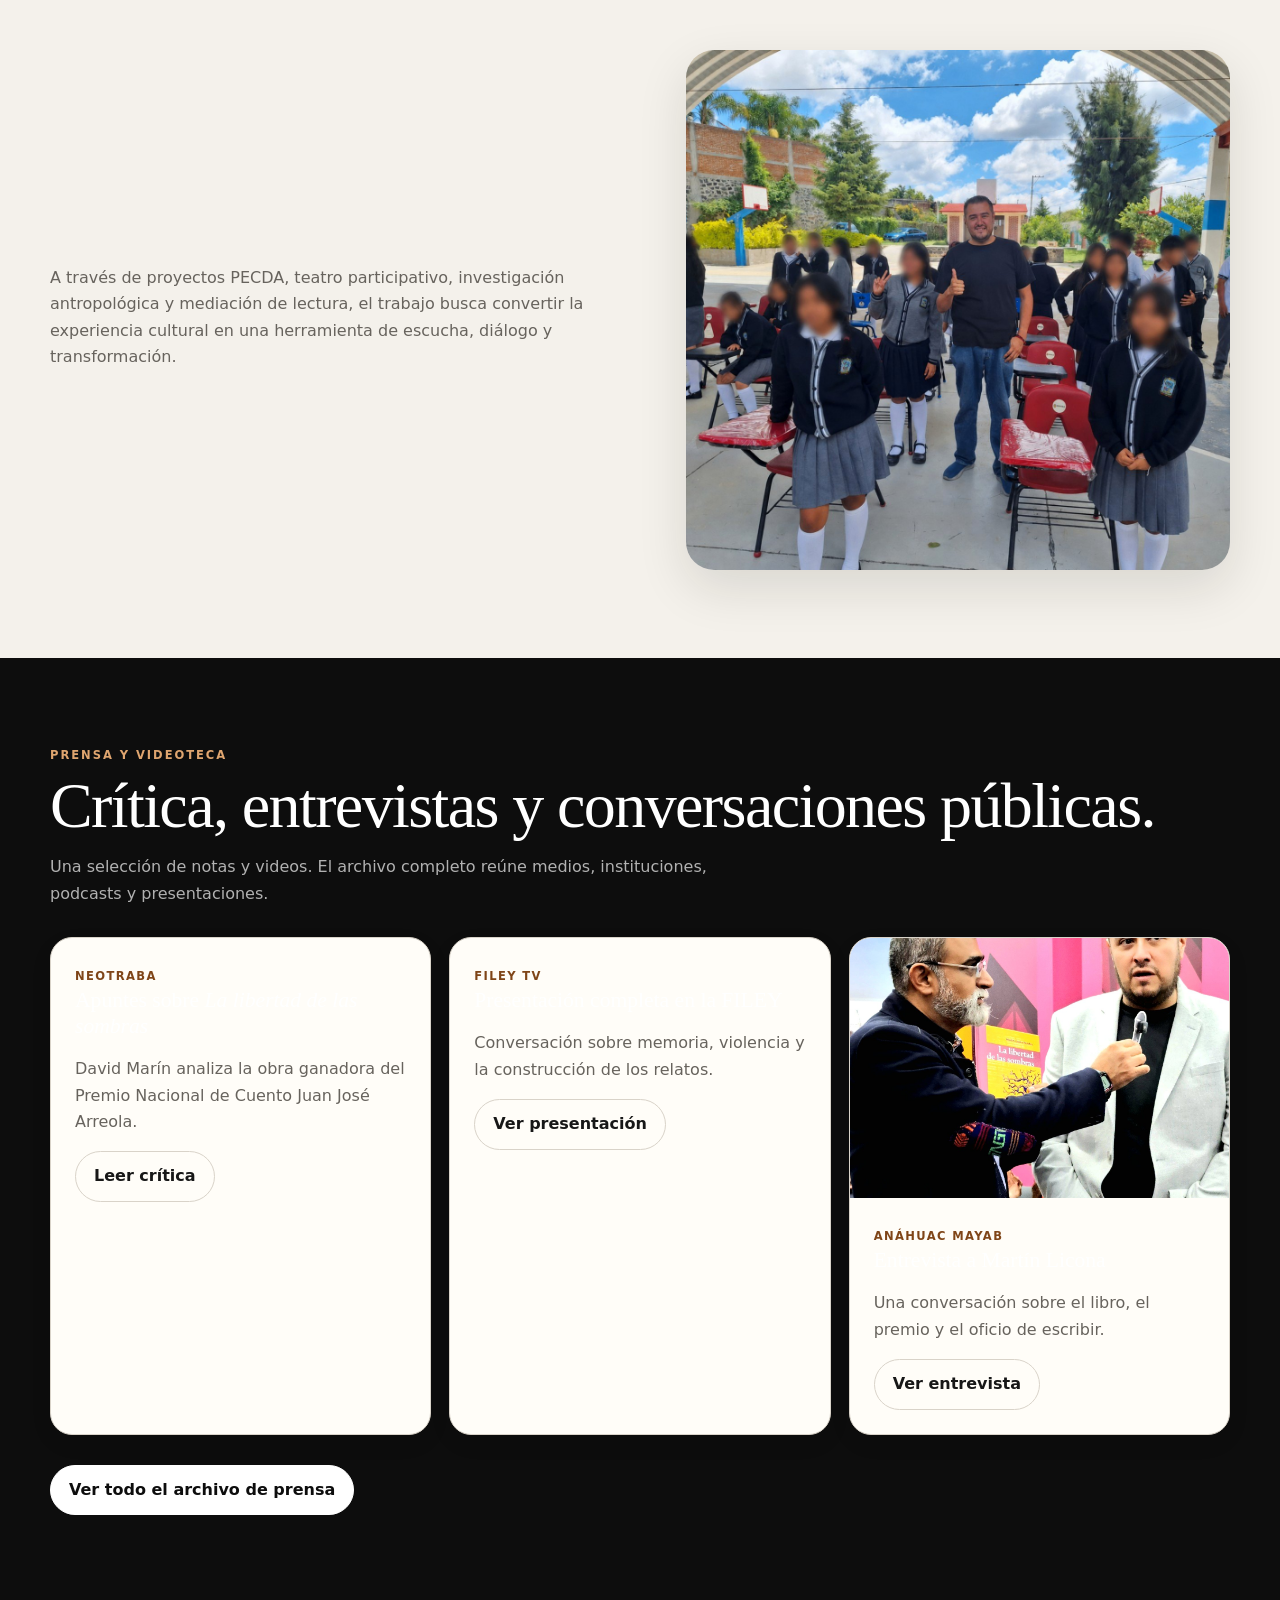
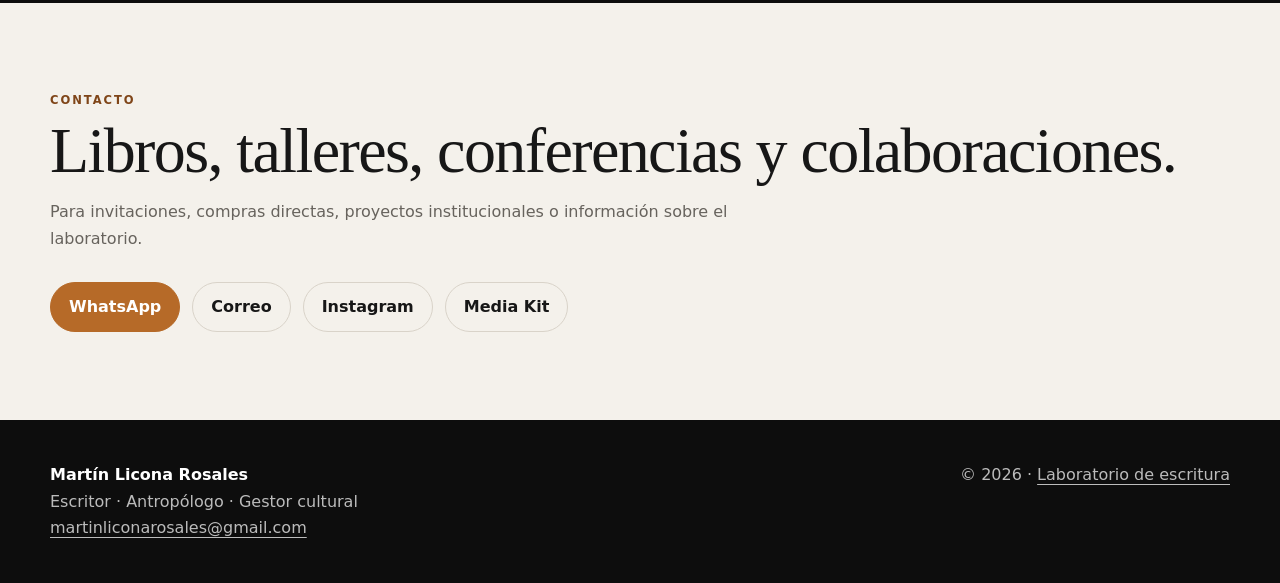
==== commit 7d7e5fa7: "Replace 'eventos' section with 'resenas' section Reemplazar agenda por sección de reseñas" ====
--- a/index.html
+++ b/index.html
@@ -128,34 +128,150 @@
   </div>
 </section>
 
-<section class="section" id="eventos">
+<section class="section" id="resenas">
   <div class="container reveal">
     <div class="section-head">
       <div>
-        <p class="kicker">Próximos eventos</p>
-        <h2>Agenda de agosto de 2026.</h2>
-      </div>
-    </div>
-    <div class="timeline">
-      <article>
-        <strong>7 de agosto</strong>
-        <span><b>Presentación de <em>La libertad de las sombras</em></b><br>El Patio del Monstruo · Atlixco, Puebla.</span>
-      </article>
-      <article>
-        <strong>15 de agosto</strong>
-        <span><b>Presentación de <em>La libertad de las sombras</em></b><br>Museo Nacional de Antropología · Ciudad de México.</span>
-      </article>
-      <article>
-        <strong>18 de agosto</strong>
-        <span><b>Presentación de resultados de <em>La semántica del abandono II</em></b><br>Puebla.</span>
-      </article>
-      <article>
-        <strong>23 de agosto</strong>
-        <span><b>Presentación y encuentro con lectores</b><br>Zócalo de Puebla · Puebla.</span>
-      </article>
-    </div>
-  </div>
-</section>
+        <p class="kicker">Lectores</p>
+        <h2>Reseñas de <em>La libertad de las sombras</em>.</h2>
+        <p class="section-intro">
+          Cada lectura abre una conversación. Si ya leíste el libro, me gustaría saber
+          qué historia, imagen o pregunta permaneció contigo.
+        </p>
+      </div>
+    </div>
+
+    <div class="review-layout">
+      <div class="review-invitation">
+        <p class="review-quote">«Lo extraño y lo melancólico atraviesan la realidad».</p>
+        <p>
+          Comparte tu experiencia de lectura. Tu comentario puede ayudar a otros lectores
+          a acercarse al libro.
+        </p>
+        <a class="btn accent" href="/pago.html">Conocer el libro</a>
+      </div>
+
+      <form class="review-form" id="reviewForm">
+        <label for="reviewName">Tu nombre <span>(opcional)</span></label>
+        <input id="reviewName" name="nombre" type="text" maxlength="80"
+               placeholder="¿Cómo te gustaría aparecer?">
+
+        <label for="reviewText">¿Qué te pareció el libro?</label>
+        <textarea id="reviewText" name="resena" rows="5" maxlength="1500"
+                  placeholder="Cuéntame qué te dejó la lectura..." required></textarea>
+
+        <button class="btn accent" type="submit">Enviar reseña por correo</button>
+        <p class="review-note">
+          Al pulsar enviar se abrirá tu aplicación de correo con el comentario preparado.
+          La reseña no se publica automáticamente en el sitio.
+        </p>
+        <p class="review-status" id="reviewStatus" aria-live="polite"></p>
+      </form>
+    </div>
+  </div>
+</section>
+
+<style>
+  #resenas .review-layout {
+    display: grid;
+    grid-template-columns: .9fr 1.1fr;
+    gap: 22px;
+    align-items: stretch;
+    margin-top: 24px;
+  }
+  #resenas .review-invitation,
+  #resenas .review-form {
+    padding: 26px;
+    border: 1px solid var(--line, rgba(184,134,40,.35));
+    border-radius: 16px;
+    background: var(--surface, rgba(255,255,255,.025));
+  }
+  #resenas .review-quote {
+    margin: 0 0 18px;
+    color: var(--text, inherit);
+    font: 400 clamp(1.35rem, 2.6vw, 2rem)/1.35 Georgia, serif;
+  }
+  #resenas .review-invitation p:not(.review-quote) {
+    color: var(--muted, inherit);
+    line-height: 1.7;
+    margin-bottom: 22px;
+  }
+  #resenas .review-form {
+    display: flex;
+    flex-direction: column;
+    gap: 10px;
+  }
+  #resenas .review-form label {
+    margin-top: 5px;
+    font-size: .88rem;
+    font-weight: 700;
+  }
+  #resenas .review-form label span,
+  #resenas .review-note {
+    color: var(--muted, #999);
+    font-size: .78rem;
+    font-weight: 400;
+  }
+  #resenas .review-form input,
+  #resenas .review-form textarea {
+    width: 100%;
+    box-sizing: border-box;
+    padding: 12px 13px;
+    border: 1px solid var(--line, rgba(255,255,255,.2));
+    border-radius: 9px;
+    background: rgba(0,0,0,.16);
+    color: var(--text, inherit);
+    font: inherit;
+  }
+  #resenas .review-form textarea {
+    resize: vertical;
+    min-height: 125px;
+  }
+  #resenas .review-form input:focus,
+  #resenas .review-form textarea:focus {
+    outline: 2px solid var(--accent, #B88628);
+    outline-offset: 2px;
+  }
+  #resenas .review-form button {
+    align-self: flex-start;
+    cursor: pointer;
+    margin-top: 6px;
+  }
+  #resenas .review-note { line-height: 1.5; margin: 0; }
+  #resenas .review-status { margin: 0; font-size: .82rem; color: var(--muted, inherit); }
+  @media (max-width: 760px) {
+    #resenas .review-layout { grid-template-columns: 1fr; }
+    #resenas .review-invitation, #resenas .review-form { padding: 20px; }
+  }
+</style>
+
+<script>
+  (function () {
+    const form = document.getElementById('reviewForm');
+    if (!form) return;
+
+    form.addEventListener('submit', function (event) {
+      event.preventDefault();
+      const name = document.getElementById('reviewName').value.trim();
+      const review = document.getElementById('reviewText').value.trim();
+      const status = document.getElementById('reviewStatus');
+
+      if (!review) {
+        status.textContent = 'Escribe tu comentario antes de enviarlo.';
+        return;
+      }
+
+      const subject = encodeURIComponent('Reseña de La libertad de las sombras');
+      const body = encodeURIComponent(
+        'Nombre: ' + (name || 'No especificado') + '\n\n' +
+        'Comentario:\n' + review
+      );
+      status.textContent = 'Se abrirá tu aplicación de correo para enviar el comentario.';
+      window.location.href =
+        'mailto:martinliconarosales@gmail.com?subject=' + subject + '&body=' + body;
+    });
+  })();
+</script>
 
 <section class="section" id="impacto">
   <div class="container reveal">
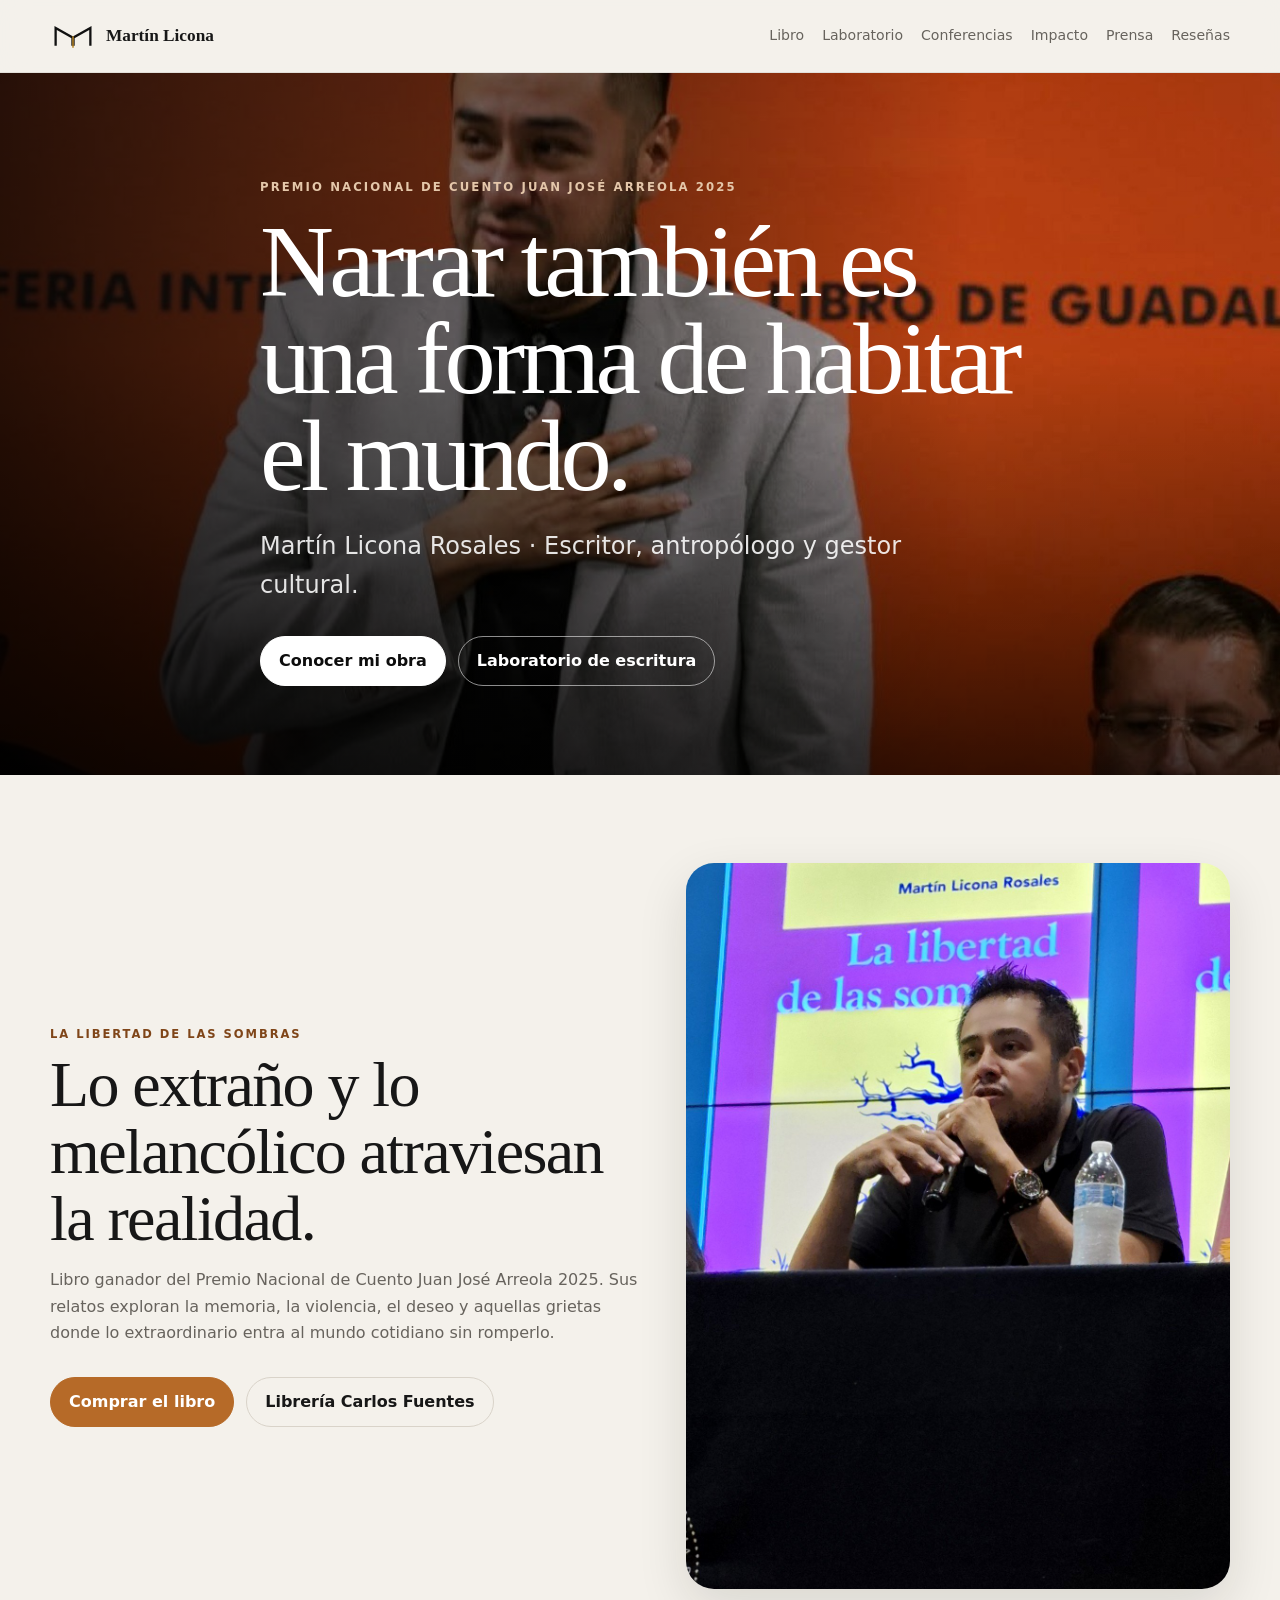
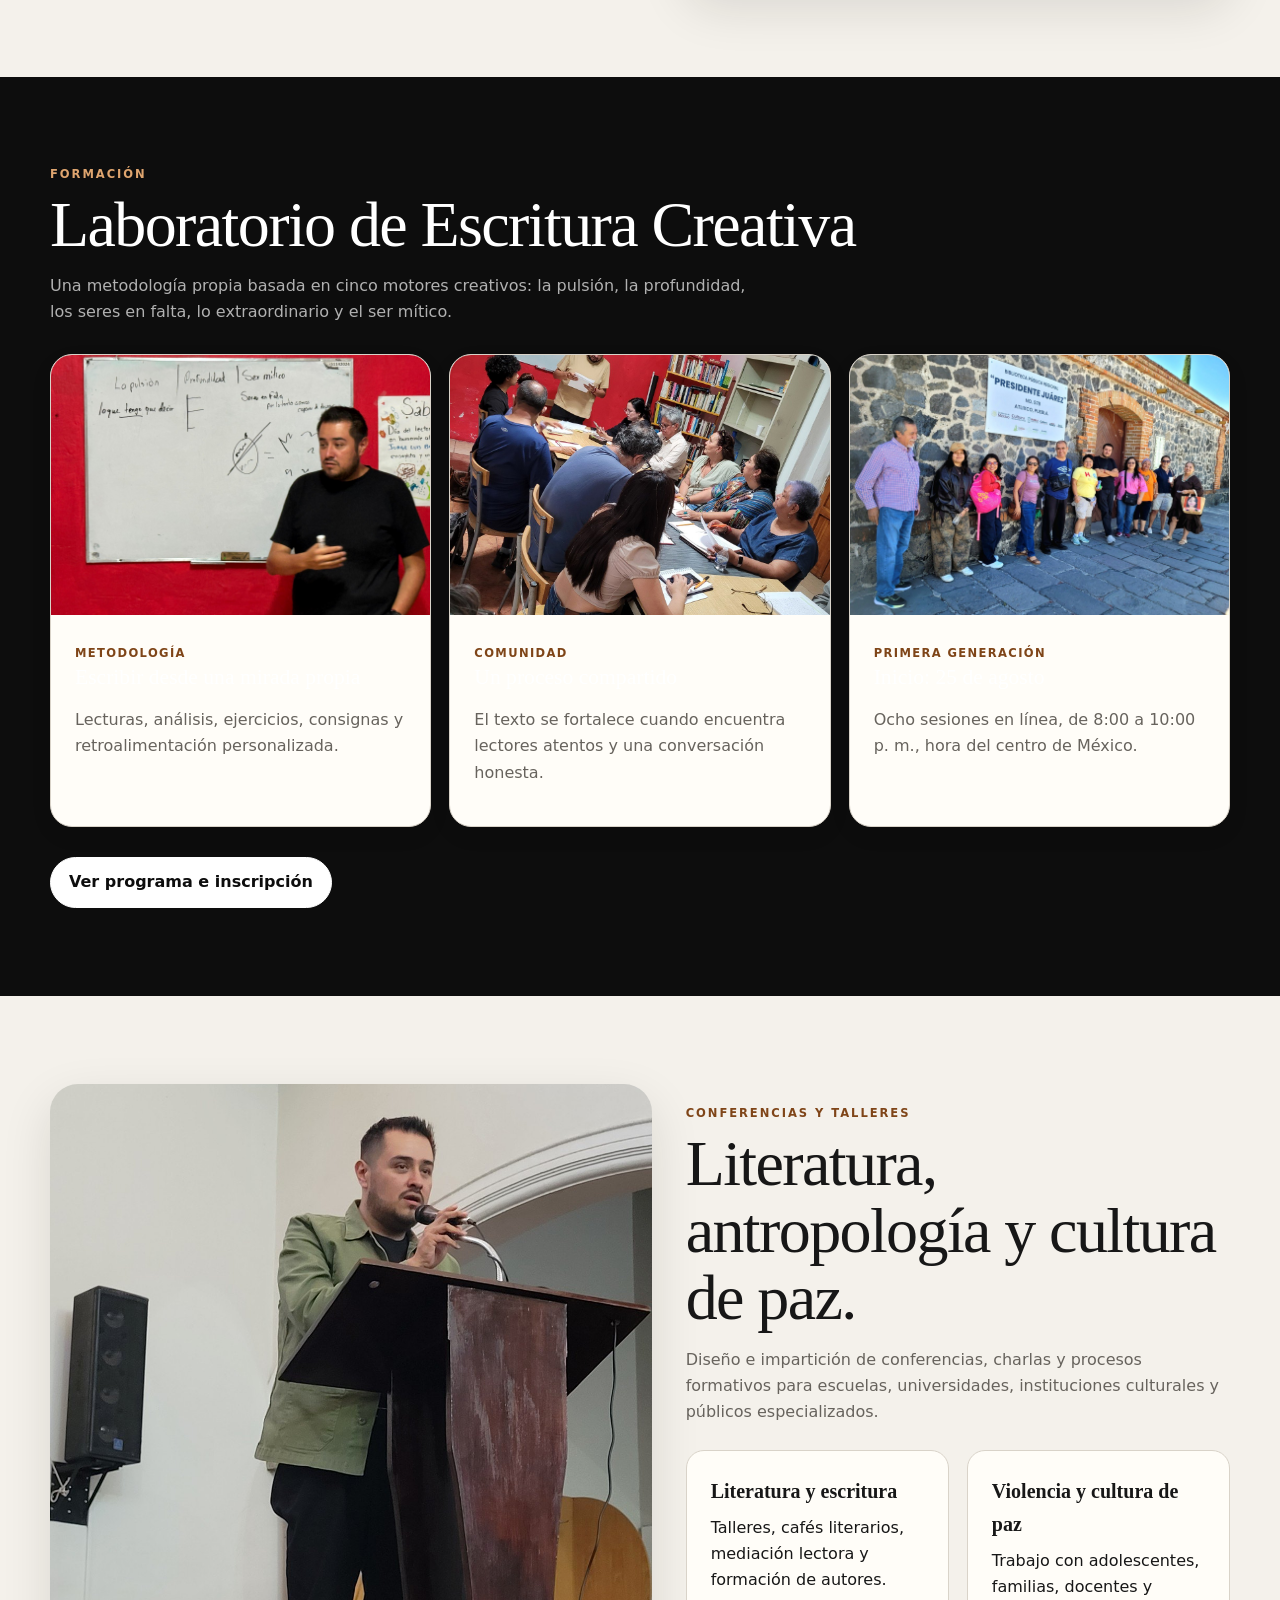
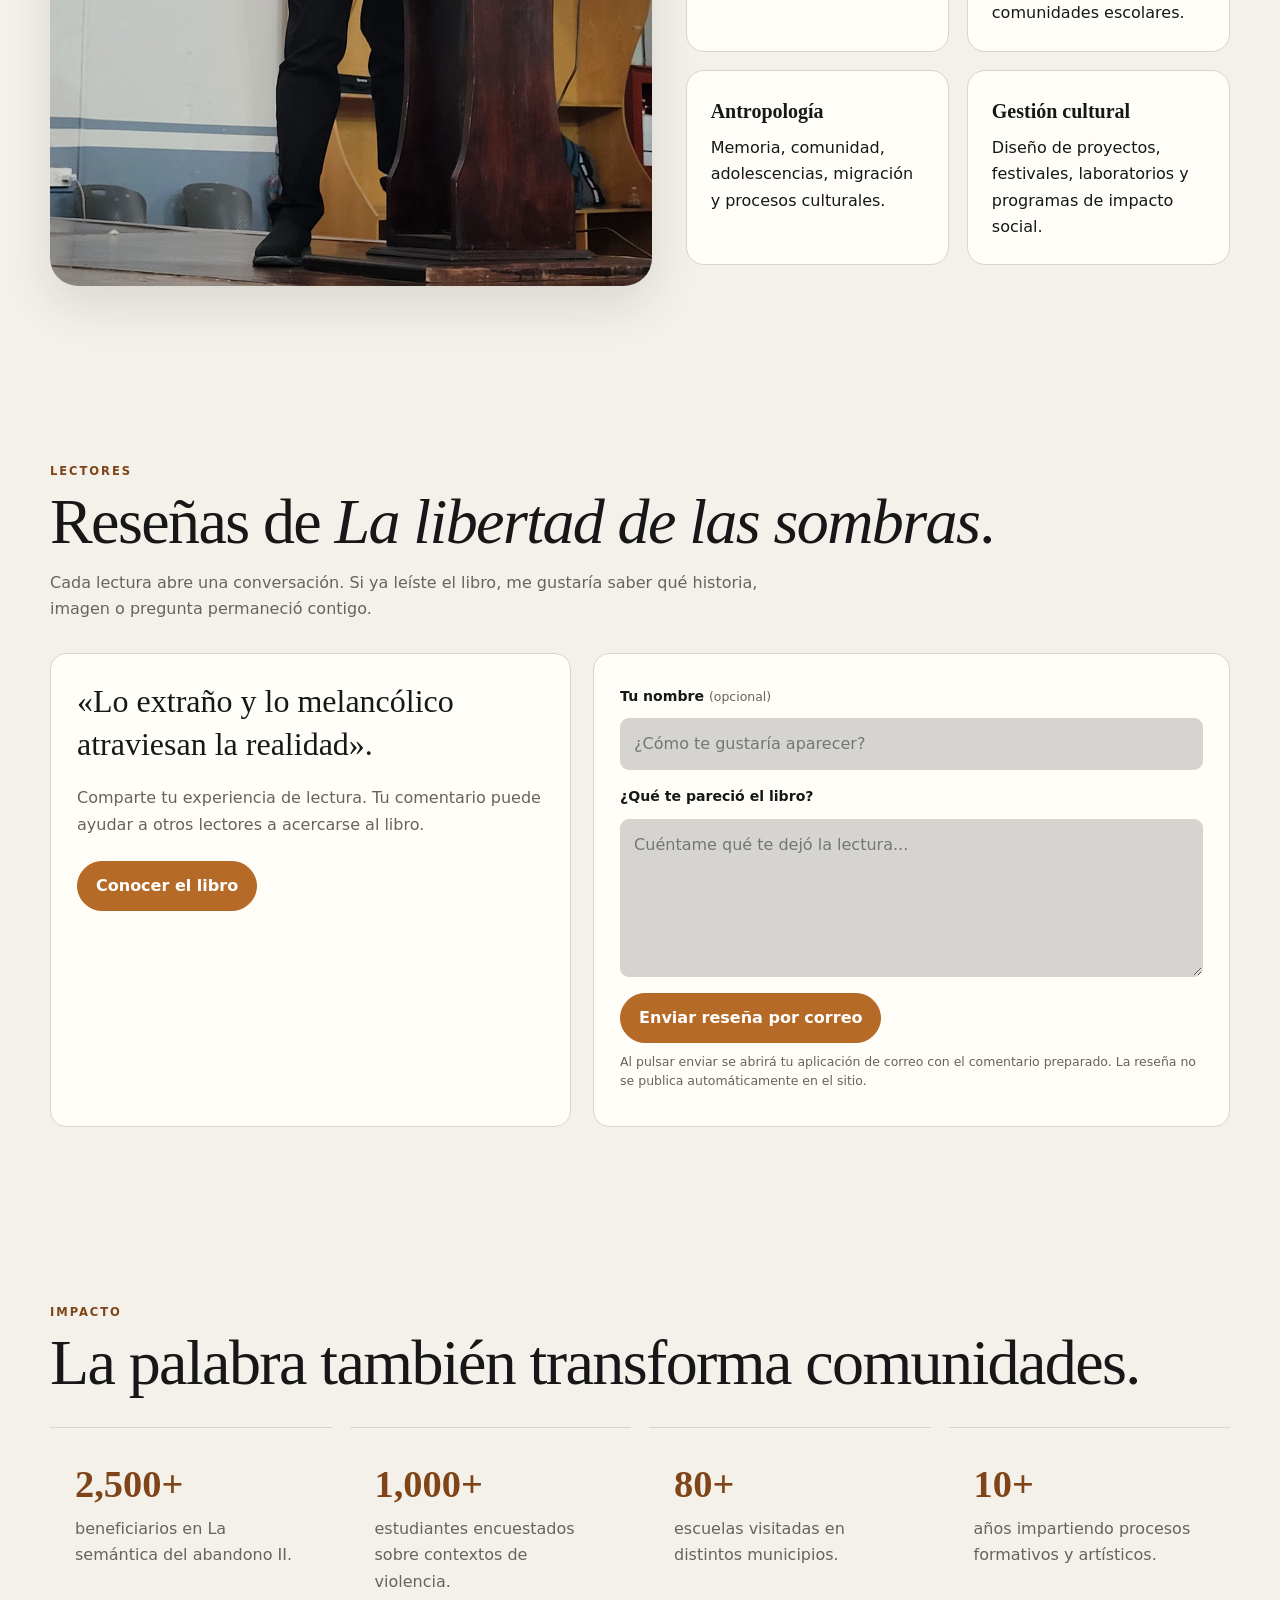
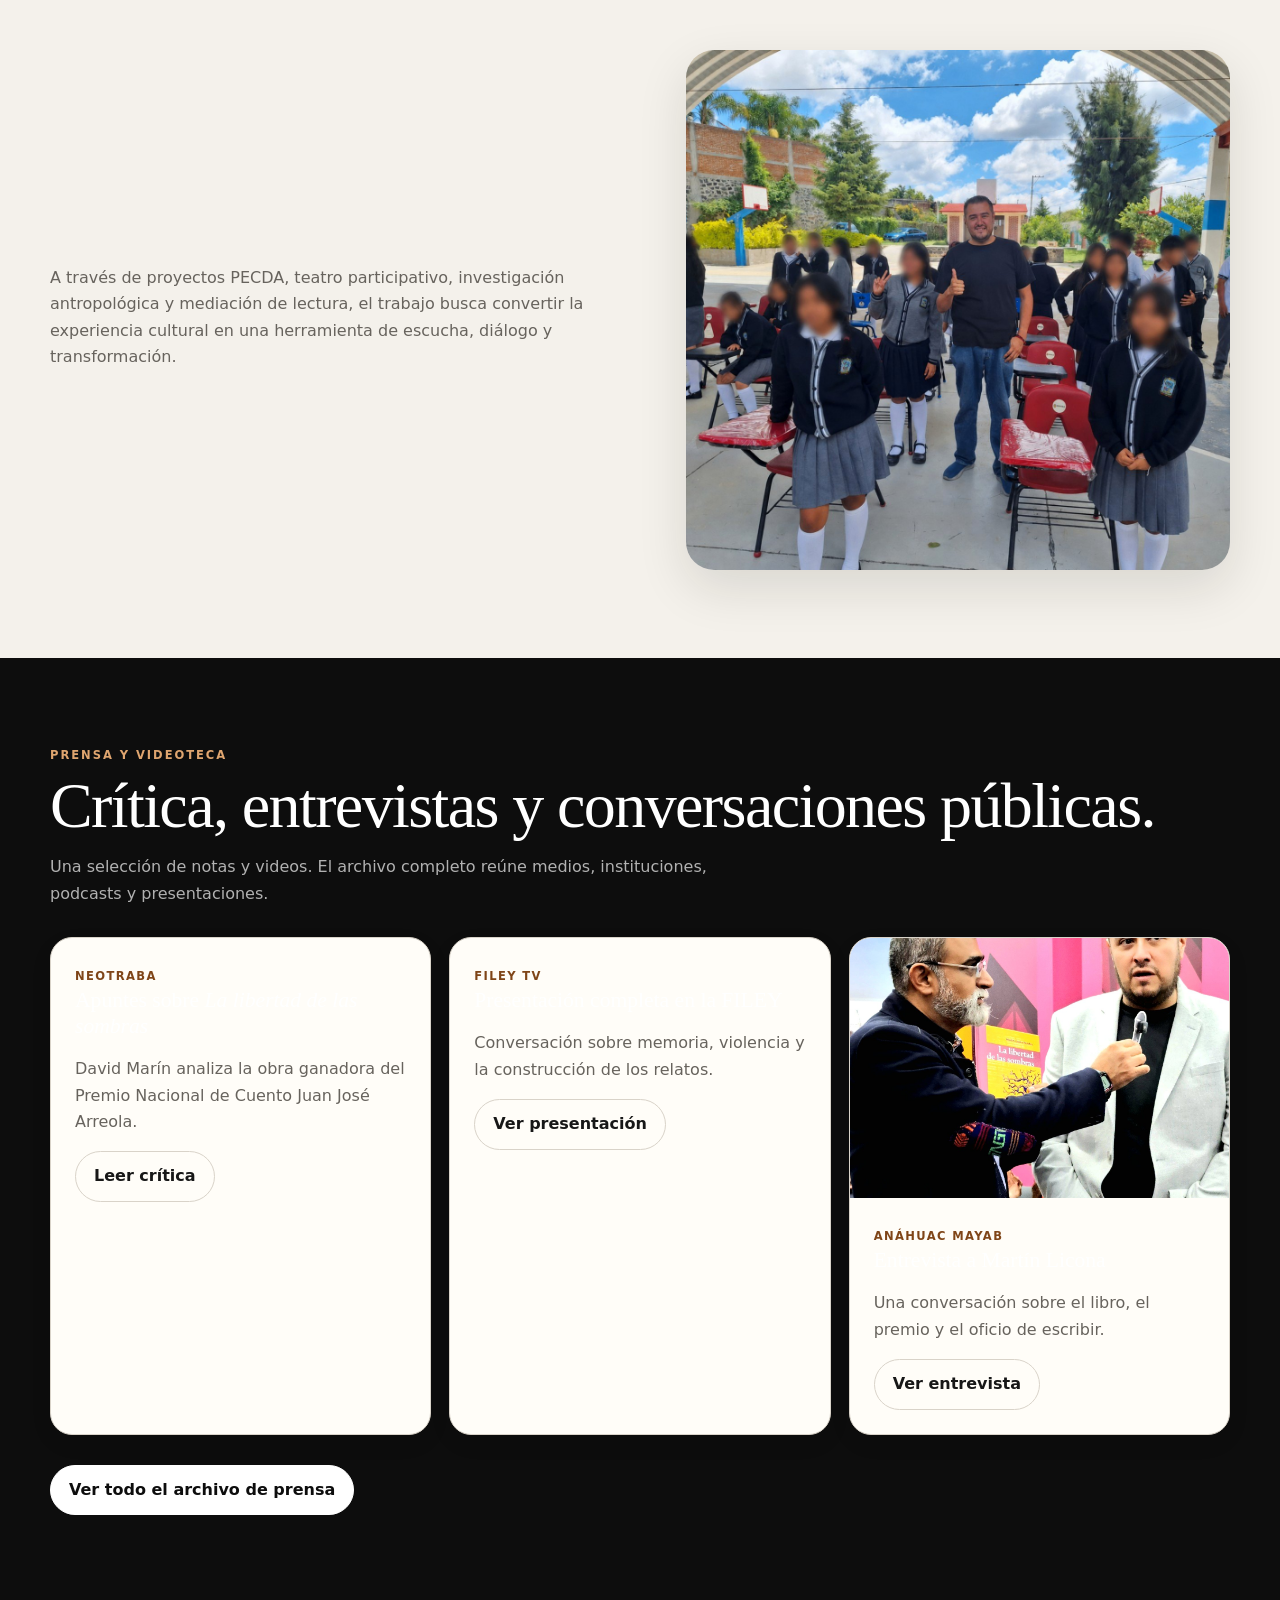
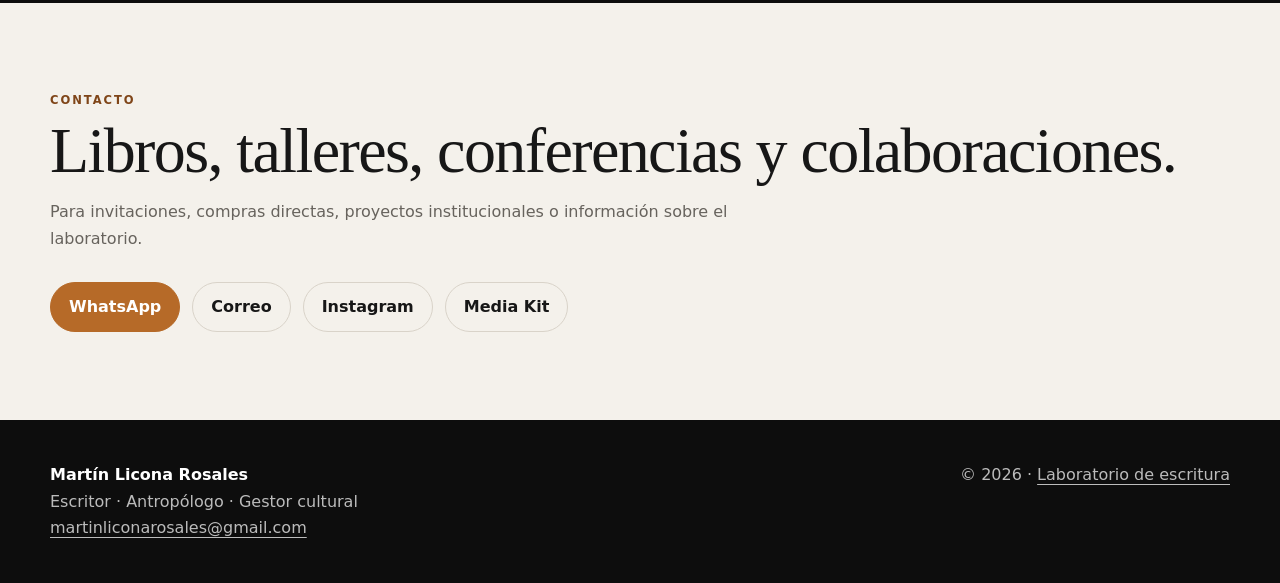
==== commit cf230c8c: "Add 'Reseñas' link to navigation" ====
--- a/index.html
+++ b/index.html
@@ -52,7 +52,7 @@
       <a href="#conferencias">Conferencias</a>
       <a href="#impacto">Impacto</a>
       <a href="/prensa.html">Prensa</a>
-      <a href="#eventos">Agenda</a><a href="#contacto">Contacto</a>
+     <a href="#resenas">Reseñas</a>
     </nav>
   </div>
 </header>
